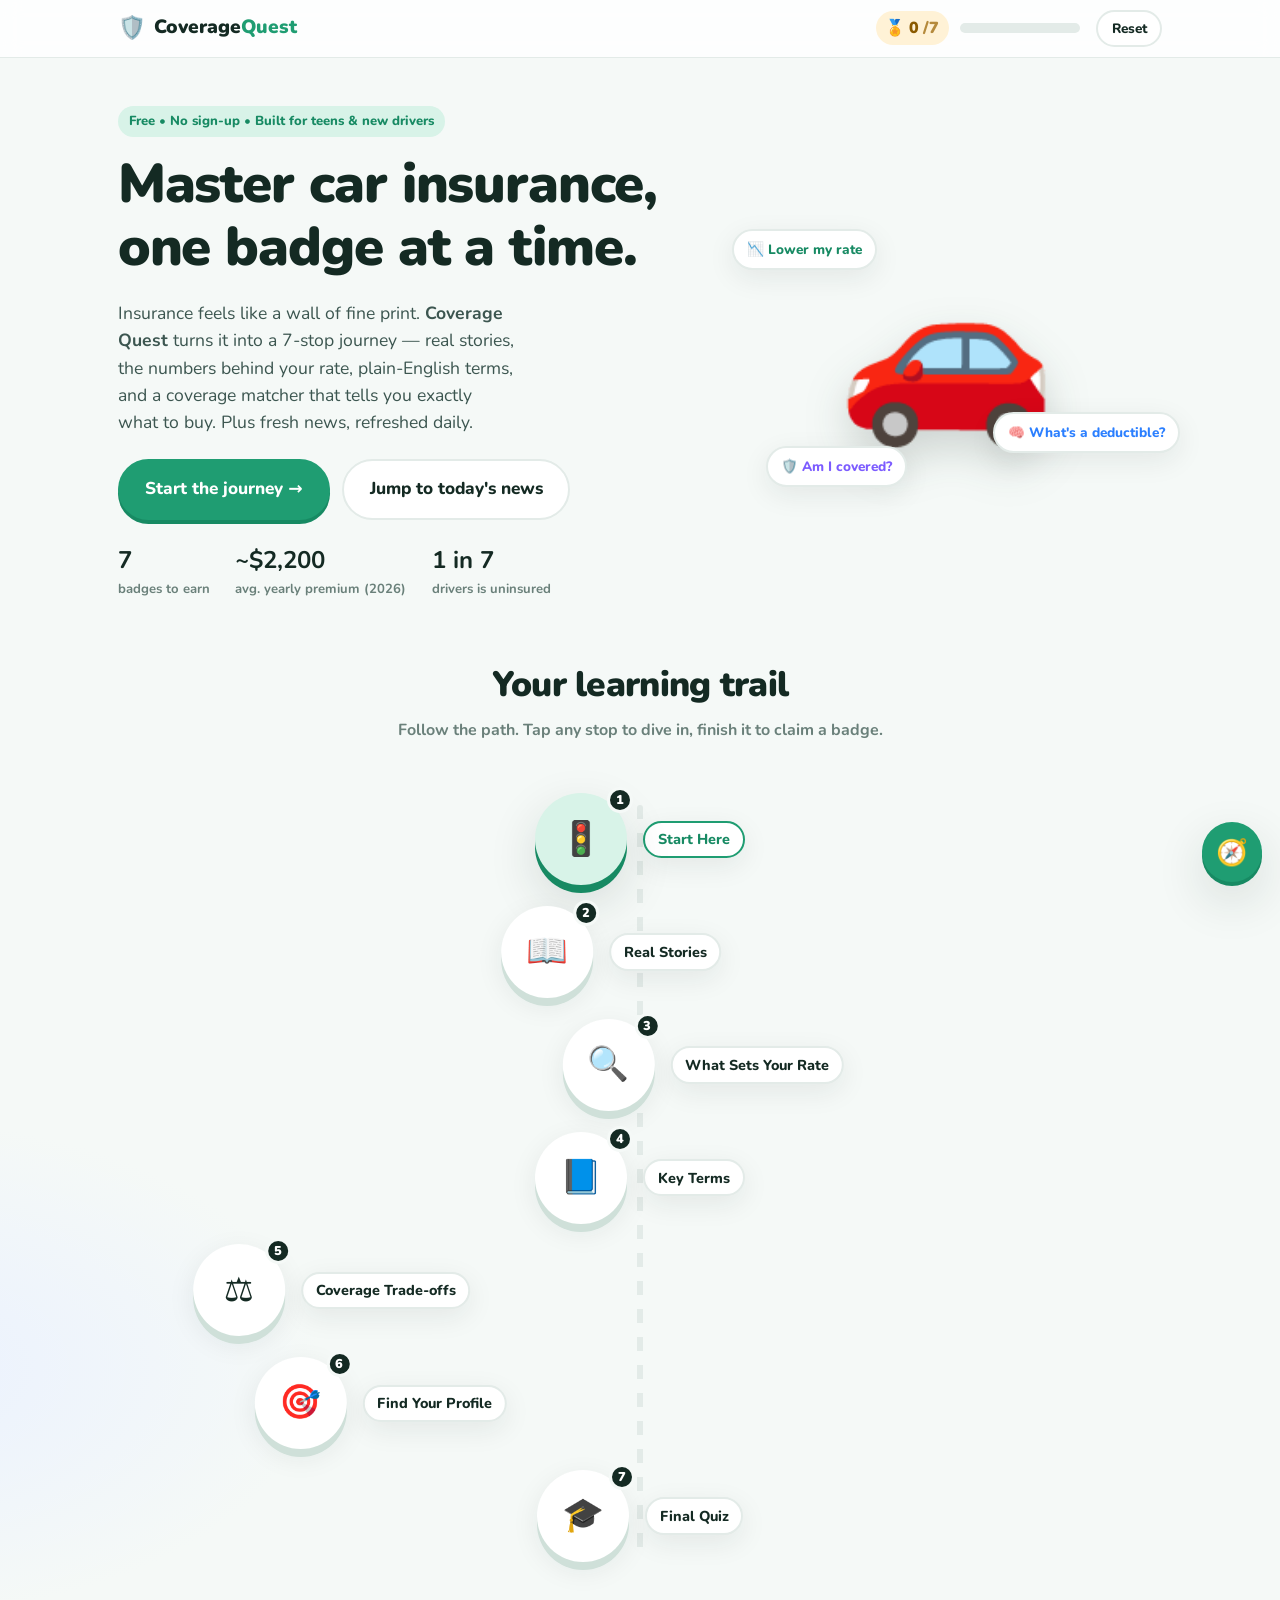
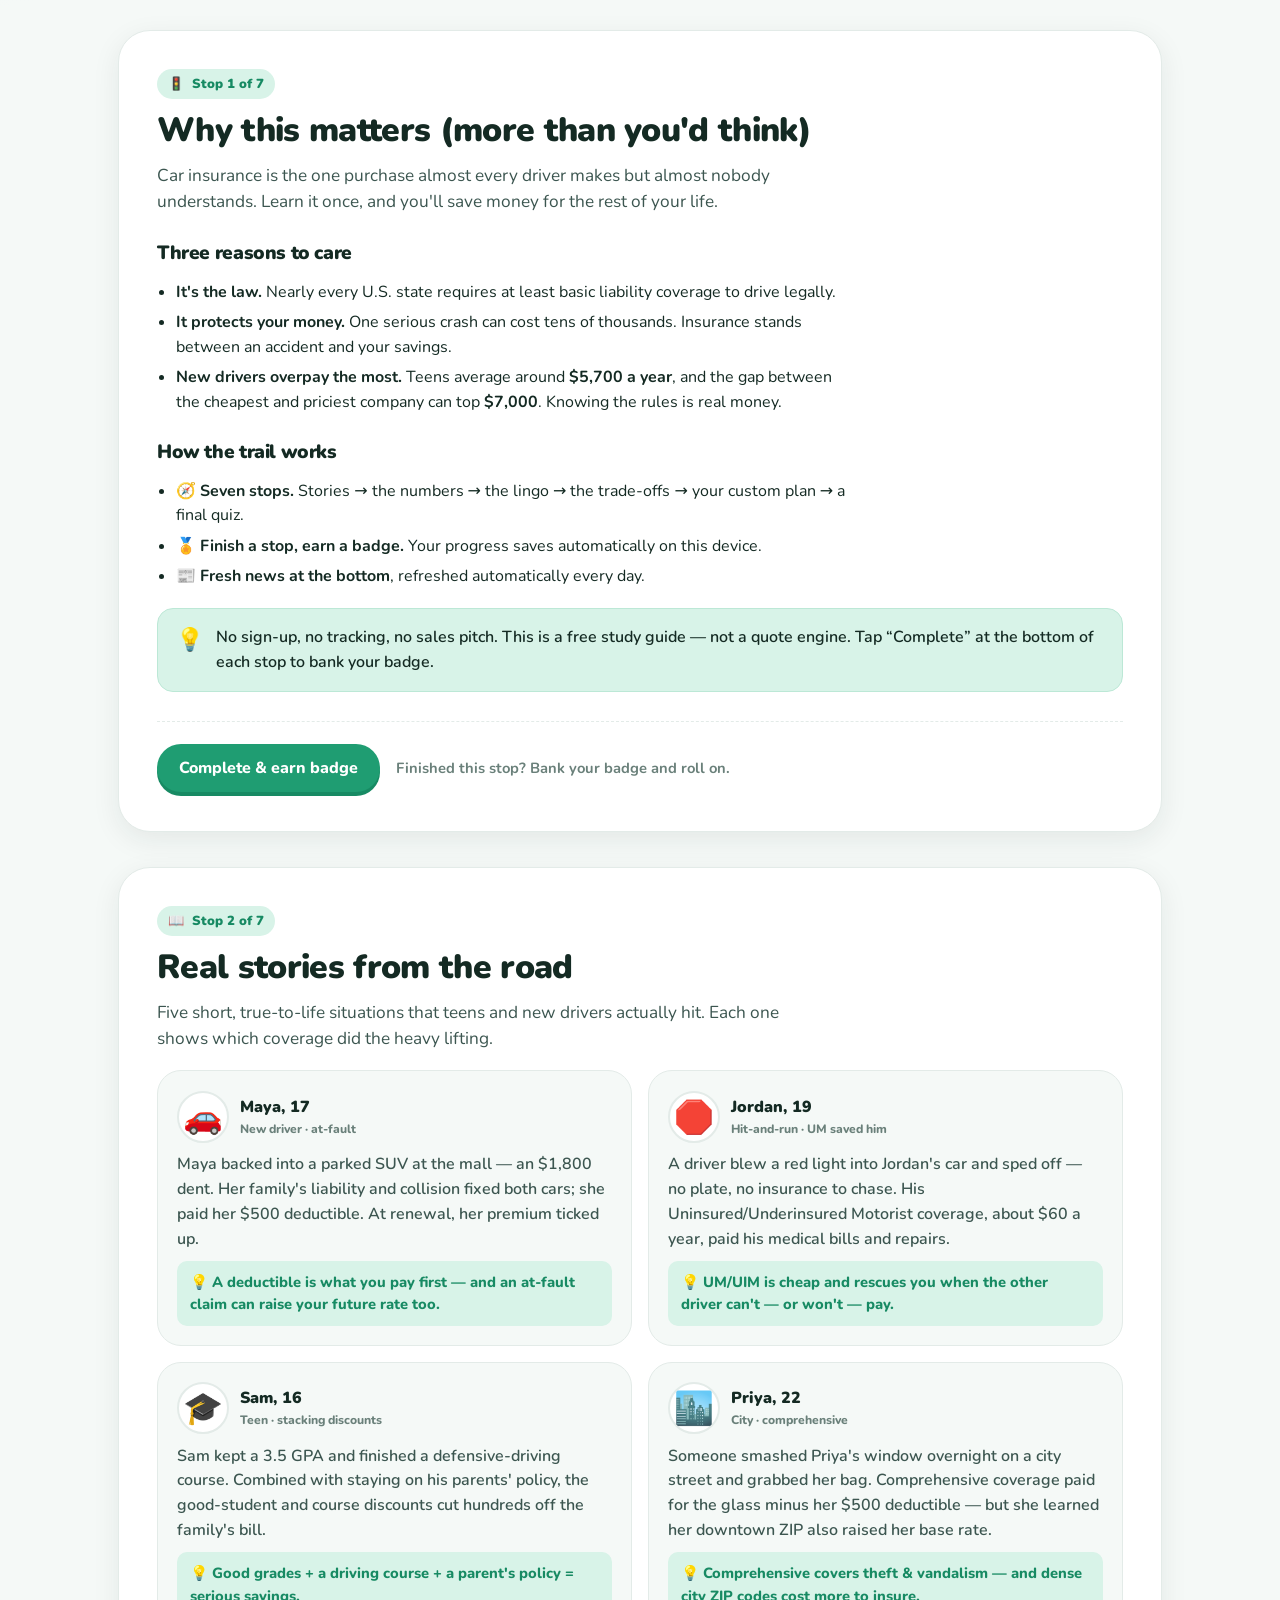
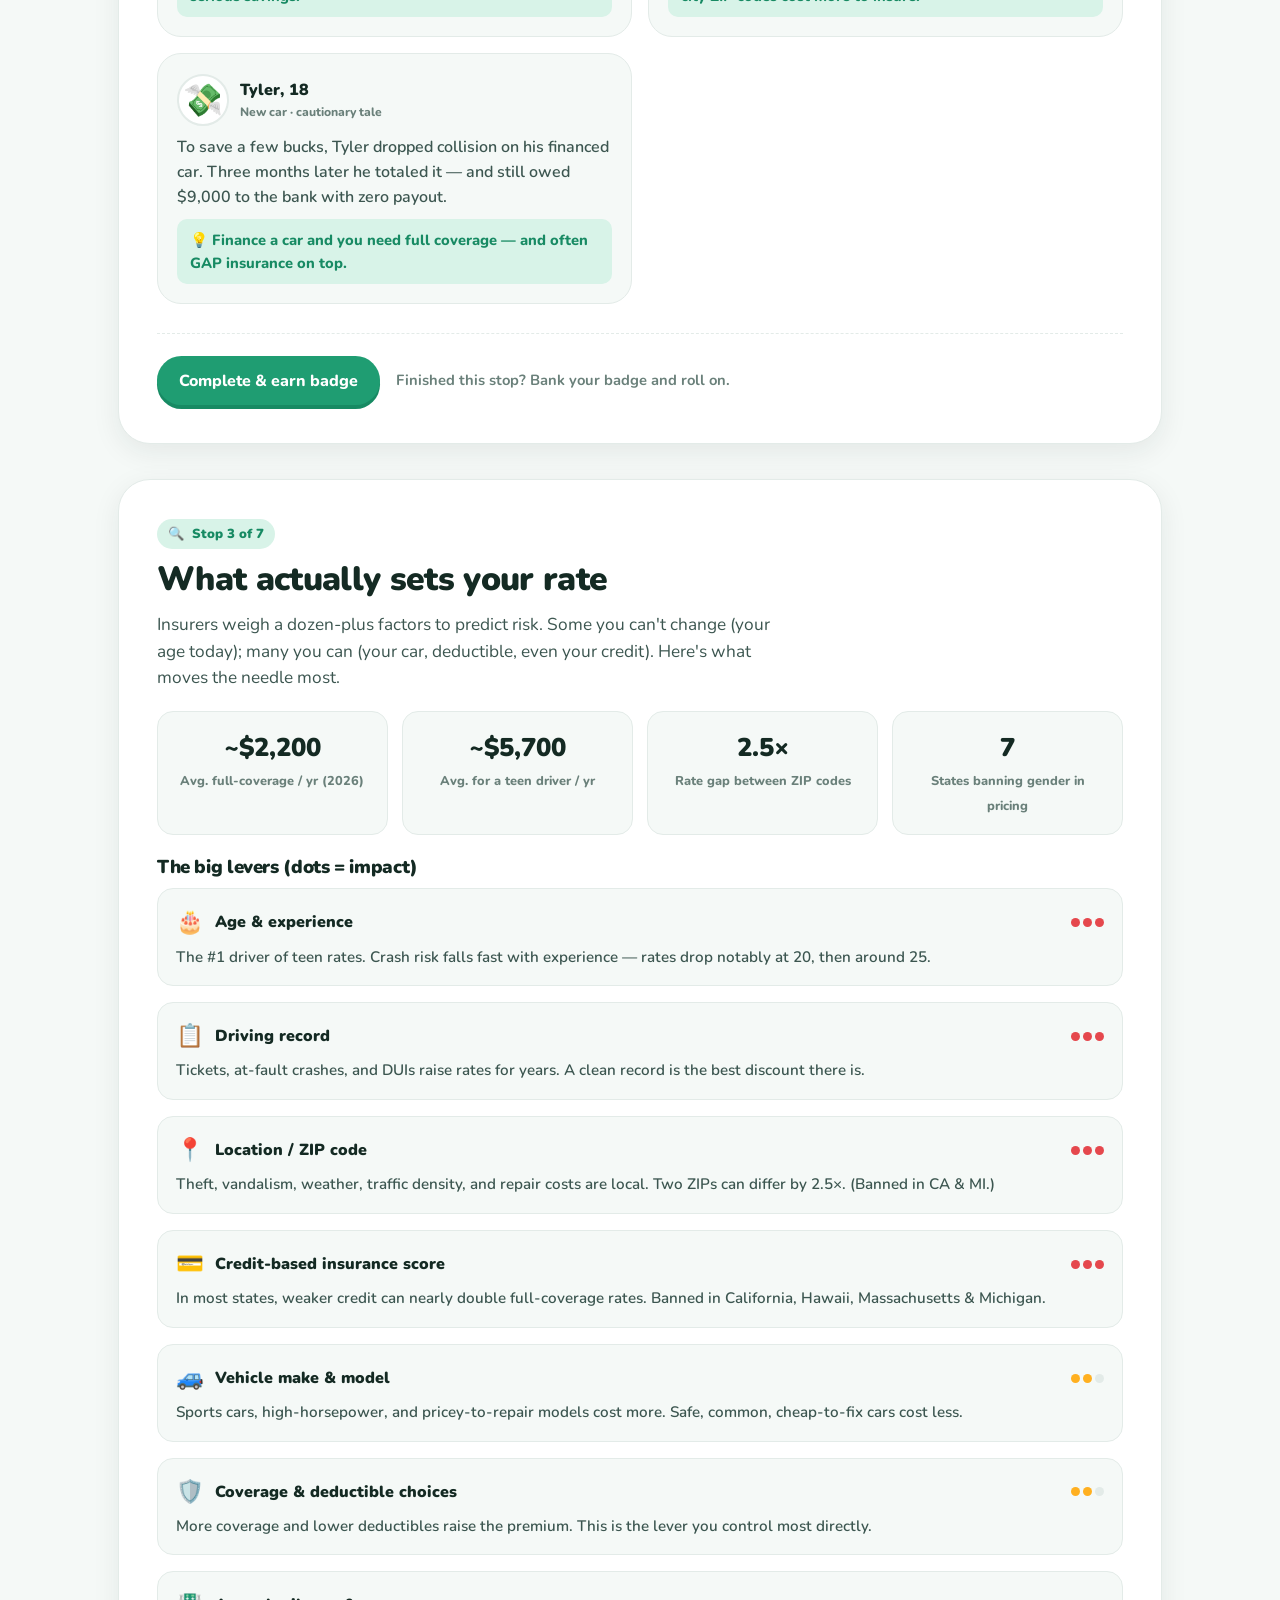
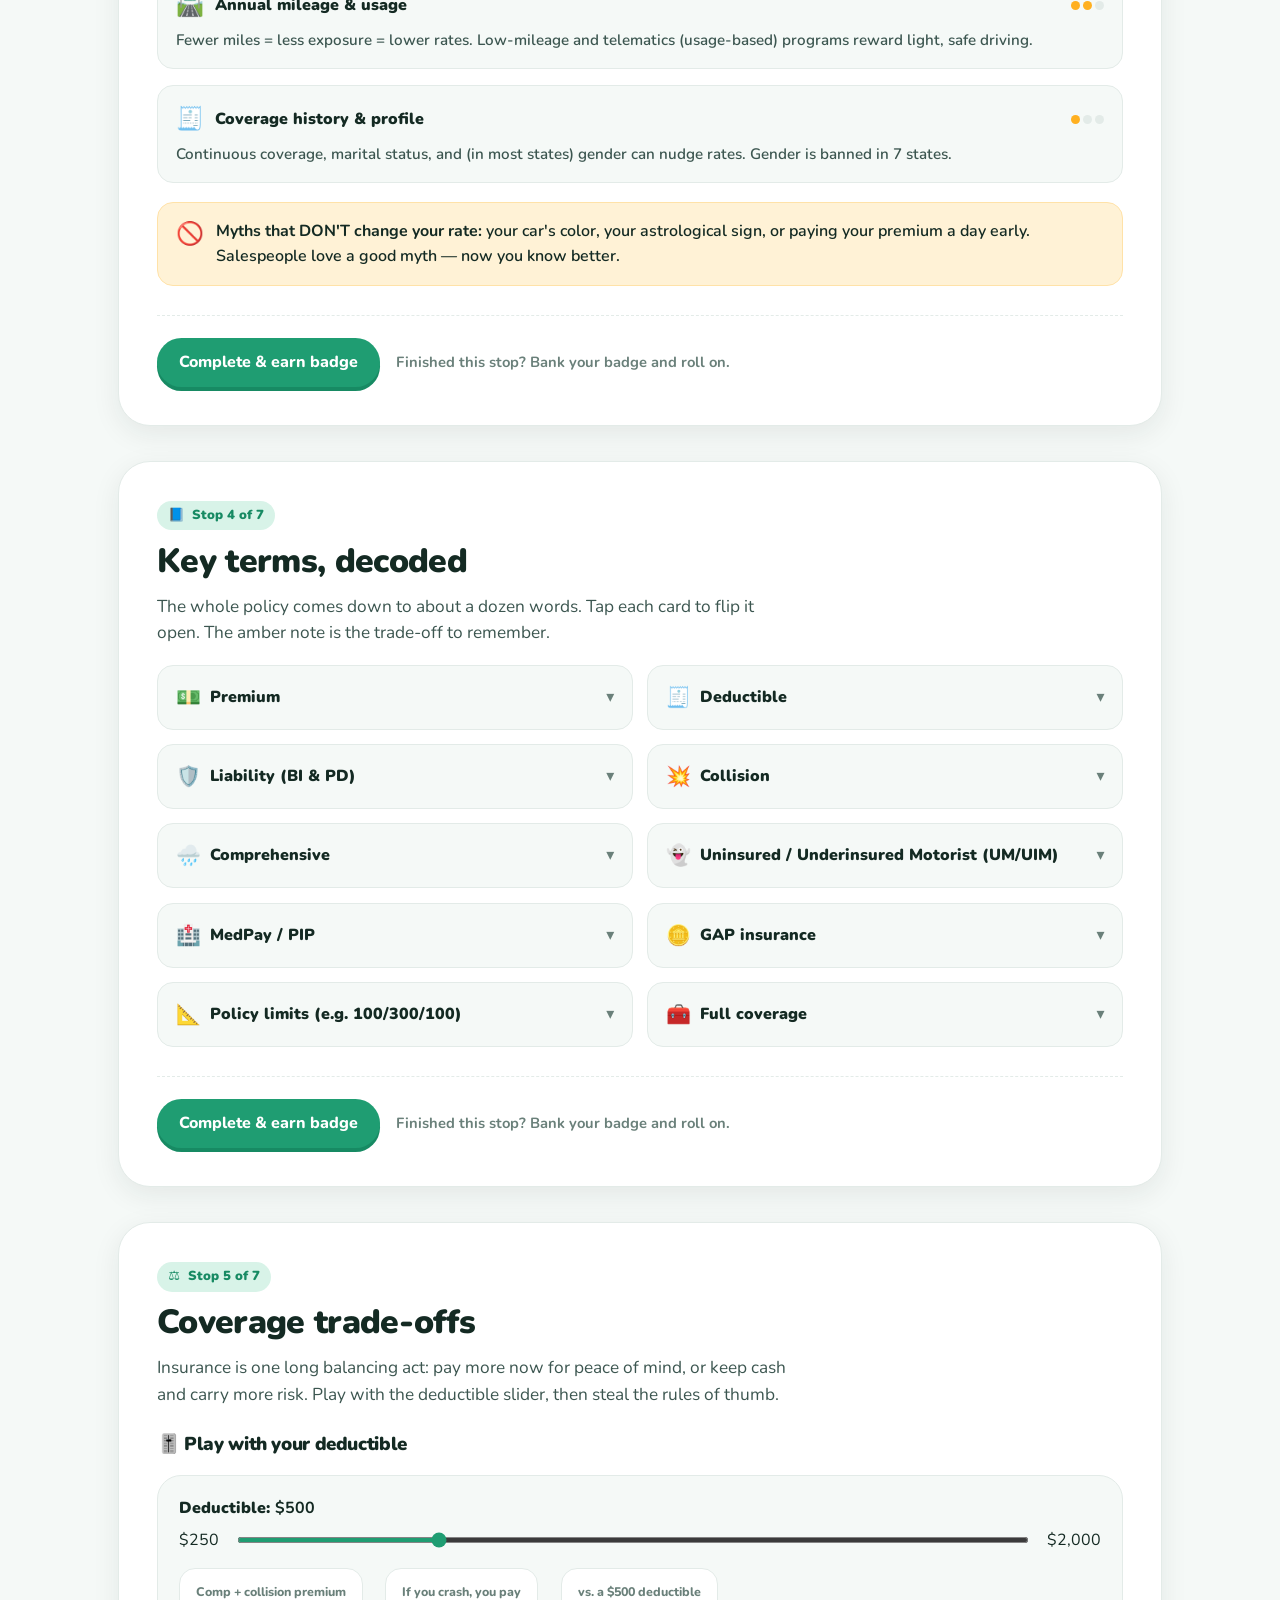
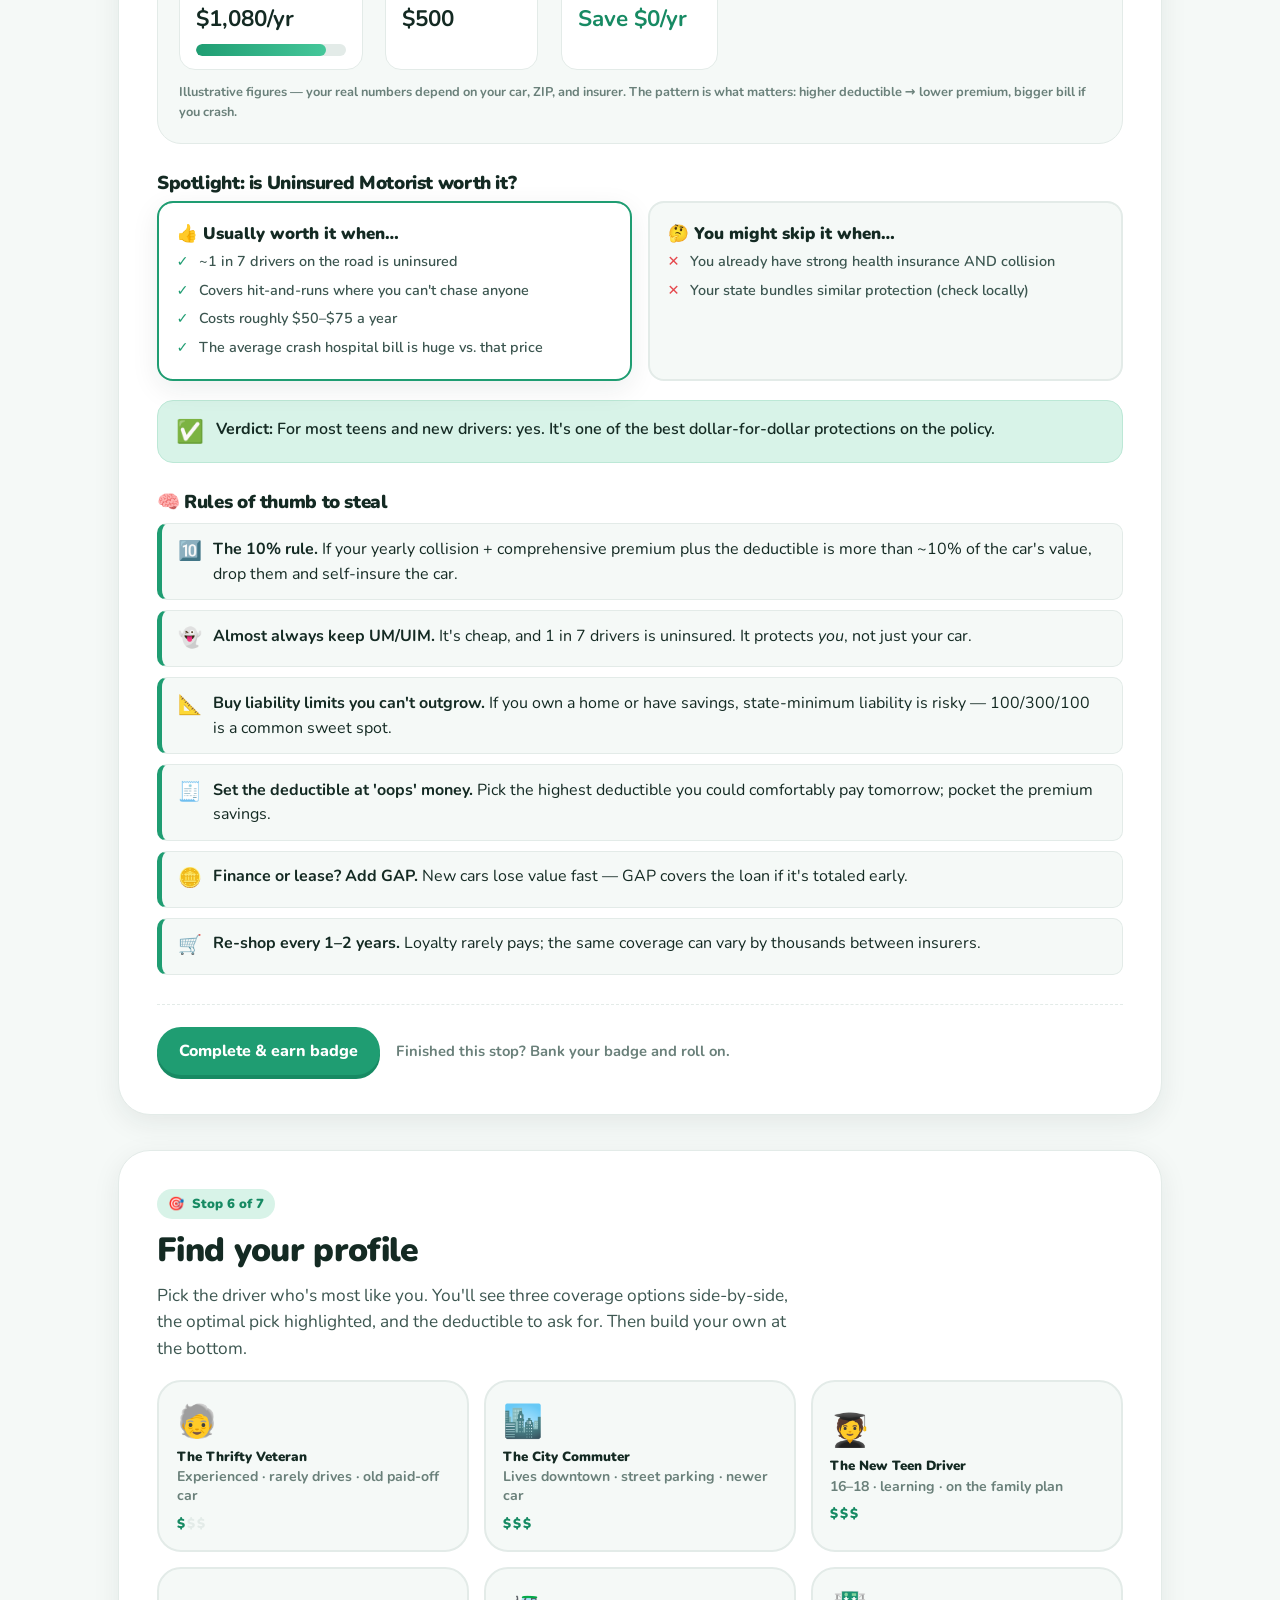
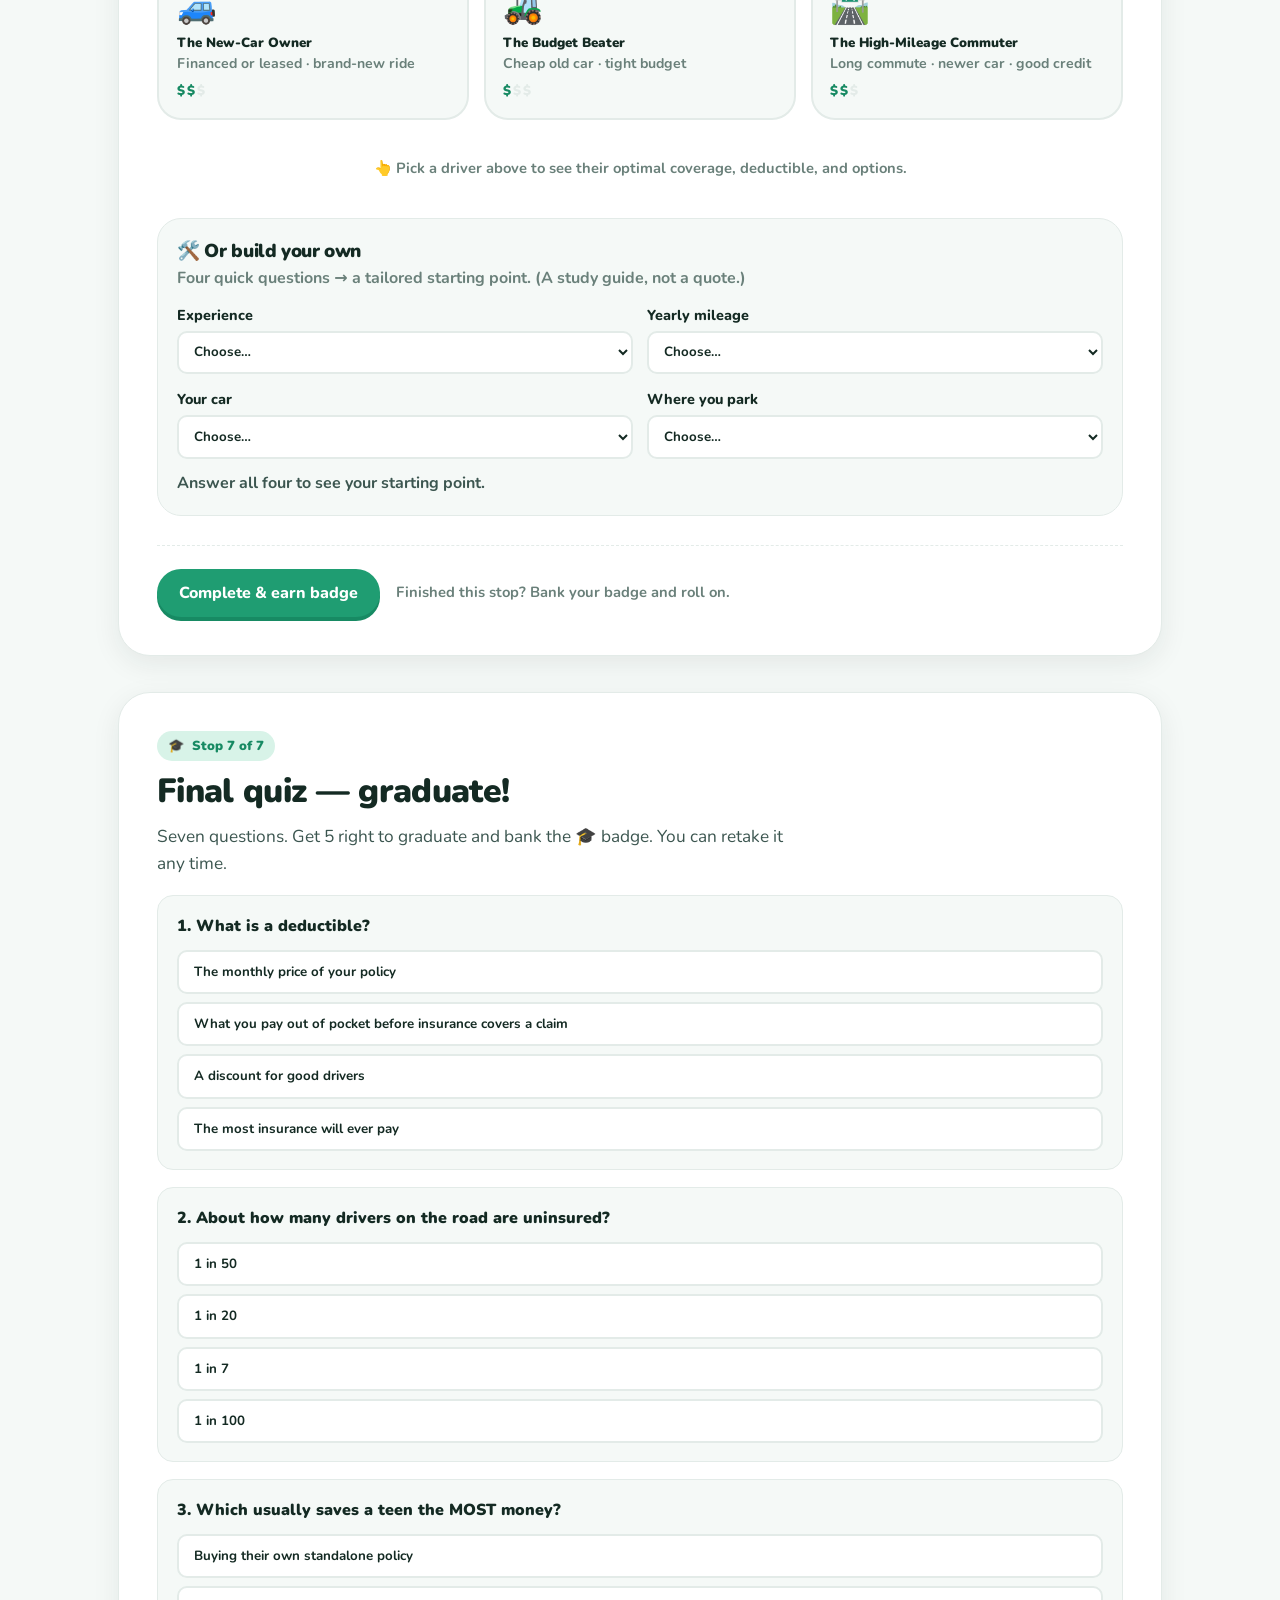
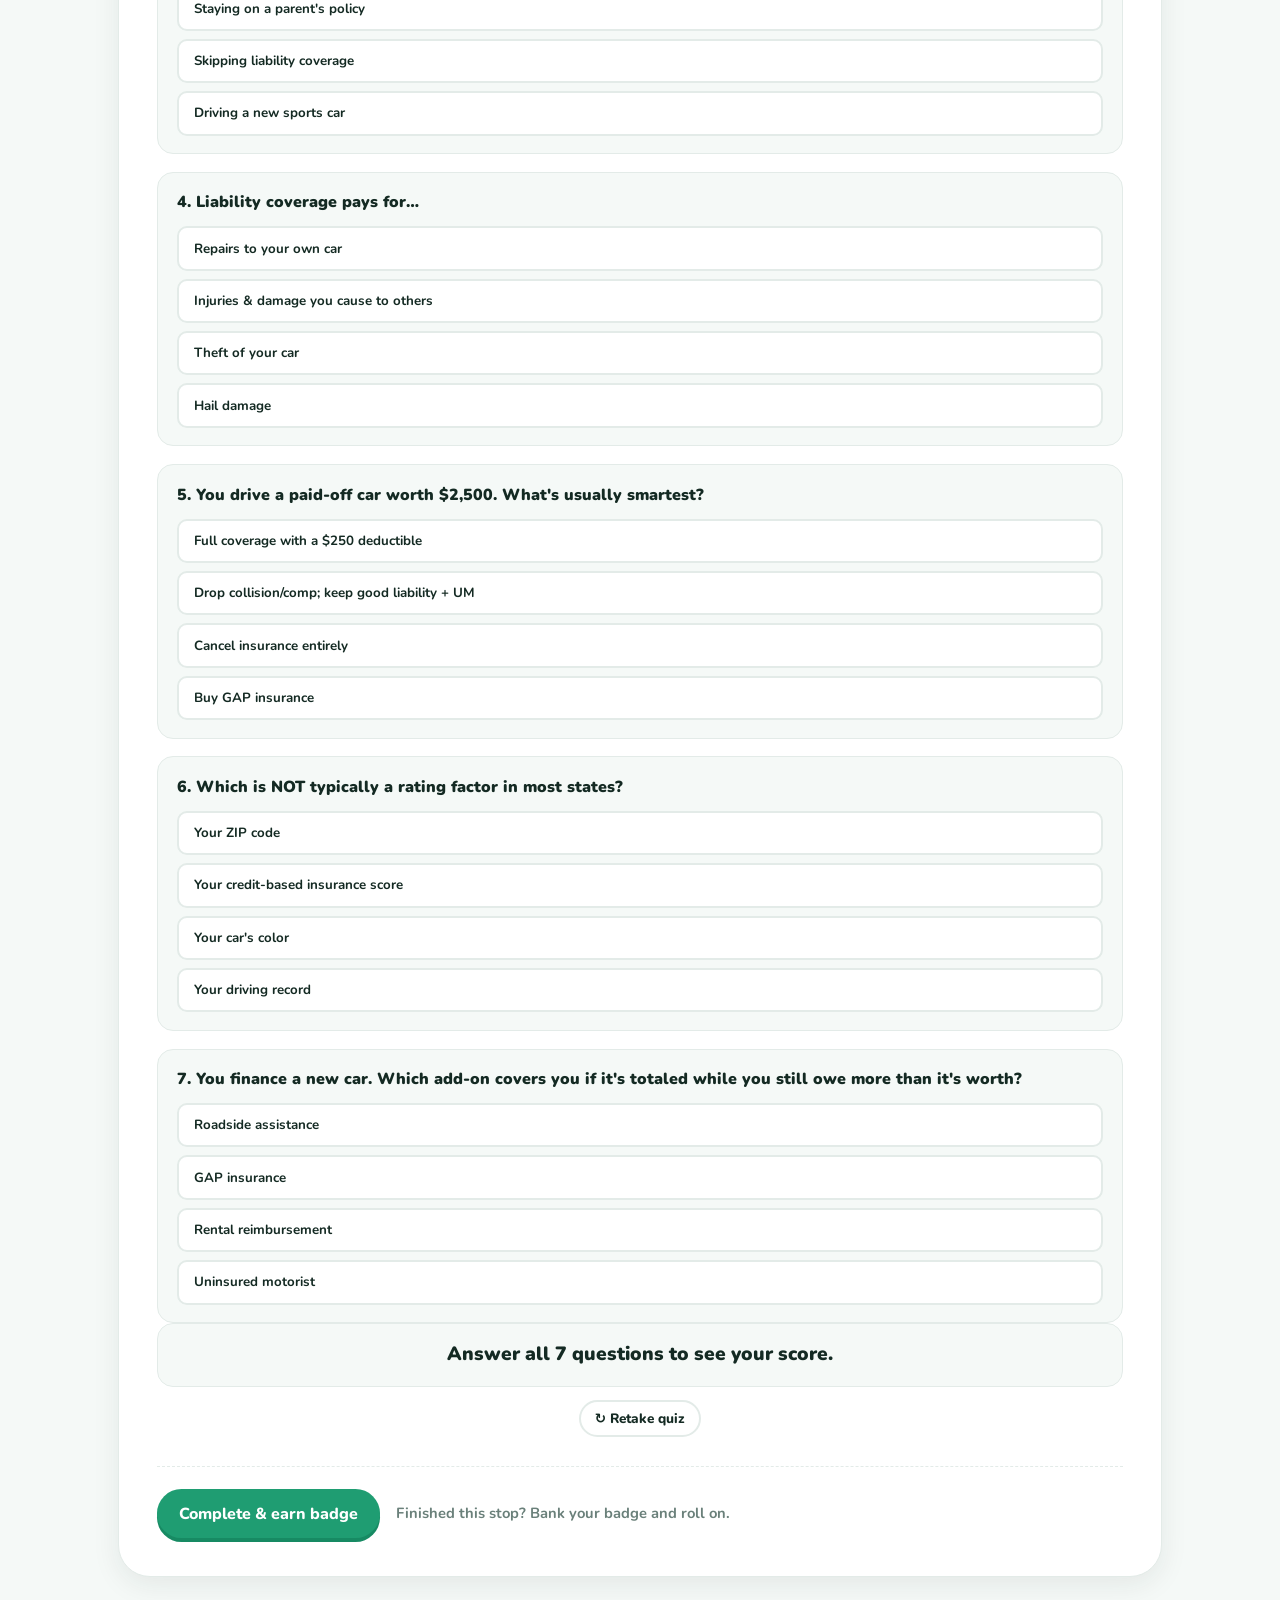
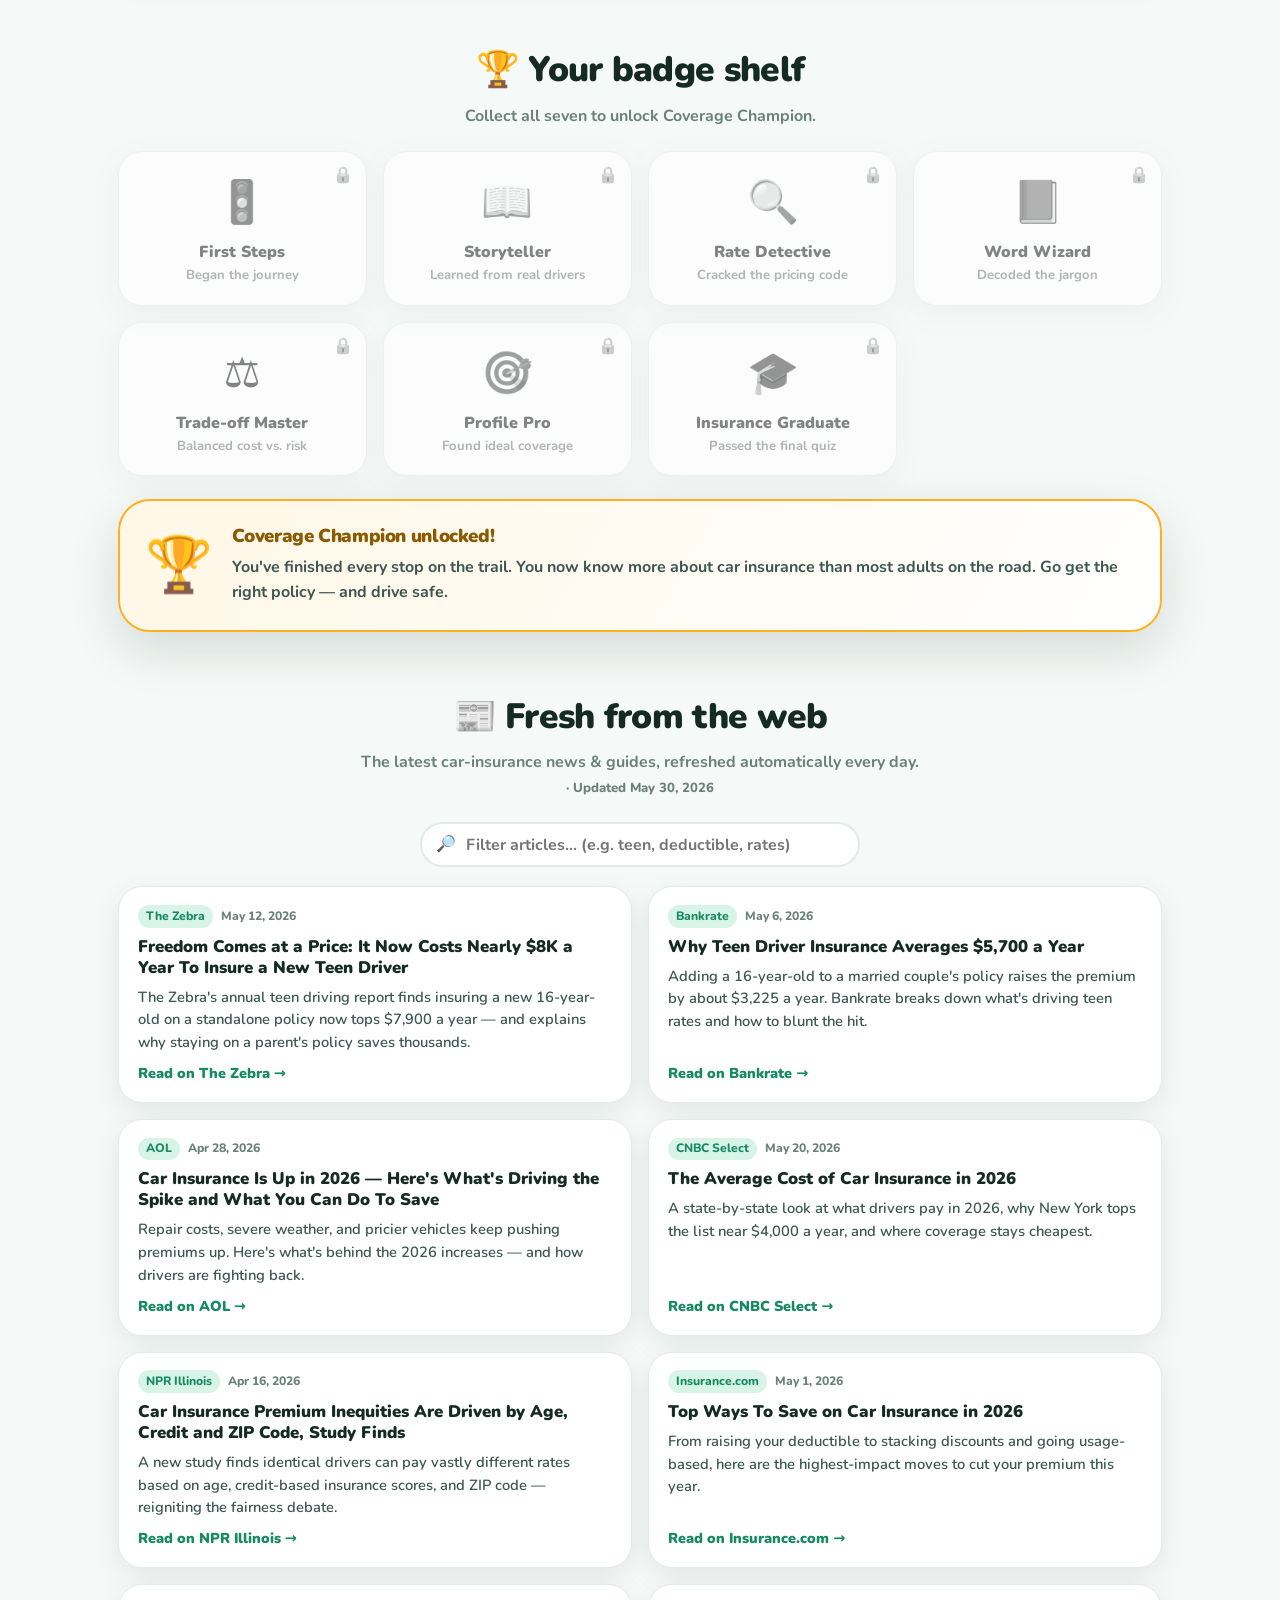
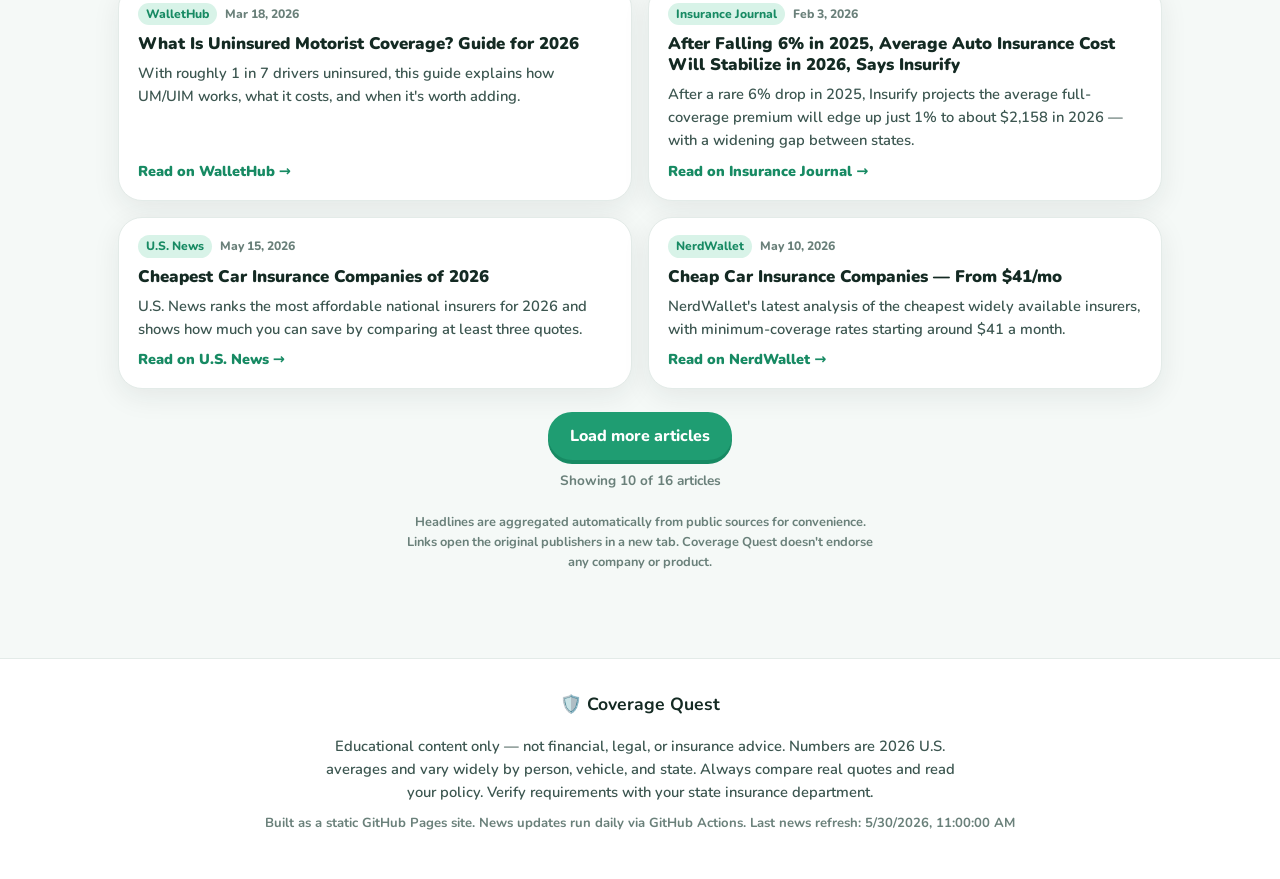
==== index.html @ c0fba6e5 "Add Coverage Quest: gamified car-insurance learning web app A static, GitHub Pages-ready single-page" ====
<!DOCTYPE html>
<html lang="en">
<head>
  <meta charset="UTF-8" />
  <meta name="viewport" content="width=device-width, initial-scale=1.0" />
  <meta name="theme-color" content="#1f9d72" />
  <title>Coverage Quest — Learn Car Insurance the Fun Way</title>
  <meta name="description" content="Coverage Quest is a free, gamified guide to car insurance for teens and new drivers. Follow the trail, earn badges, decode key terms, find your ideal coverage, and read fresh insurance news updated daily." />

  <!-- Open Graph -->
  <meta property="og:title" content="Coverage Quest — Learn Car Insurance the Fun Way" />
  <meta property="og:description" content="A gamified, Duolingo-style journey through car insurance for teens & new drivers. Earn badges, find your ideal coverage, read fresh news daily." />
  <meta property="og:type" content="website" />

  <link rel="icon" href="data:image/svg+xml,%3Csvg xmlns='http://www.w3.org/2000/svg' viewBox='0 0 100 100'%3E%3Ctext y='.9em' font-size='90'%3E%F0%9F%9B%A1%EF%B8%8F%3C/text%3E%3C/svg%3E" />

  <!-- Fonts (degrade gracefully to system fonts if offline) -->
  <link rel="preconnect" href="https://fonts.googleapis.com" />
  <link rel="preconnect" href="https://fonts.gstatic.com" crossorigin />
  <link href="https://fonts.googleapis.com/css2?family=Nunito:ital,wght@0,400;0,600;0,700;0,800;0,900;1,700&display=swap" rel="stylesheet" />

  <link rel="stylesheet" href="assets/css/styles.css" />
</head>
<body>
  <!-- Skip link for accessibility -->
  <a class="skip-link" href="#trail">Skip to the trail</a>

  <!-- Confetti canvas -->
  <canvas id="confetti" aria-hidden="true"></canvas>

  <!-- ===== Top App Bar ===== -->
  <header class="appbar" id="top">
    <div class="appbar__inner">
      <a class="brand" href="#top" aria-label="Coverage Quest home">
        <span class="brand__logo" aria-hidden="true">🛡️</span>
        <span class="brand__name">Coverage<span class="brand__accent">Quest</span></span>
      </a>

      <div class="appbar__progress" aria-hidden="true">
        <div class="streak" title="Sections completed">
          <span class="streak__icon">🏅</span>
          <span class="streak__count" id="badgeCount">0</span><span class="streak__total">/7</span>
        </div>
        <div class="appbar__bar" role="progressbar" aria-label="Overall progress" aria-valuemin="0" aria-valuemax="100" aria-valuenow="0">
          <div class="appbar__bar-fill" id="appbarFill"></div>
        </div>
      </div>

      <button class="btn btn--ghost btn--sm" id="resetBtn" type="button" title="Reset your progress">Reset</button>
    </div>
  </header>

  <!-- ===== Hero ===== -->
  <section class="hero" aria-labelledby="heroTitle">
    <div class="hero__inner">
      <p class="hero__eyebrow">Free • No sign-up • Built for teens &amp; new drivers</p>
      <h1 class="hero__title" id="heroTitle">Master car insurance,<br />one badge at a time.</h1>
      <p class="hero__sub">
        Insurance feels like a wall of fine print. <strong>Coverage Quest</strong> turns it into a
        7-stop journey — real stories, the numbers behind your rate, plain-English terms, and a
        coverage matcher that tells you exactly what to buy. Plus fresh news, refreshed daily.
      </p>
      <div class="hero__cta">
        <a class="btn btn--primary btn--lg" href="#trail">Start the journey →</a>
        <a class="btn btn--ghost btn--lg" href="#news">Jump to today's news</a>
      </div>
      <ul class="hero__stats" aria-label="Quick facts">
        <li><strong id="statBadges">7</strong><span>badges to earn</span></li>
        <li><strong>~$2,200</strong><span>avg. yearly premium (2026)</span></li>
        <li><strong>1 in 7</strong><span>drivers is uninsured</span></li>
      </ul>
    </div>
    <div class="hero__art" aria-hidden="true">
      <div class="hero__car">🚗</div>
      <div class="hero__bubble hero__bubble--1">📉 Lower my rate</div>
      <div class="hero__bubble hero__bubble--2">🧠 What's a deductible?</div>
      <div class="hero__bubble hero__bubble--3">🛡️ Am I covered?</div>
    </div>
  </section>

  <!-- ===== The Trail (Duolingo-style) ===== -->
  <main>
    <section id="trail" class="trail" aria-labelledby="trailTitle">
      <div class="section-head">
        <h2 id="trailTitle" class="section-head__title">Your learning trail</h2>
        <p class="section-head__sub">Follow the path. Tap any stop to dive in, finish it to claim a badge.</p>
      </div>
      <ol class="trail__path" id="trailPath" aria-label="Course sections">
        <!-- nodes injected by JS -->
      </ol>
    </section>

    <!-- ===== Sections (rendered by JS) ===== -->
    <div id="sections" class="sections">
      <!-- section panels injected by JS -->
    </div>

    <!-- ===== Badge Shelf ===== -->
    <section id="badges" class="shelf" aria-labelledby="shelfTitle">
      <div class="section-head">
        <h2 id="shelfTitle" class="section-head__title">🏆 Your badge shelf</h2>
        <p class="section-head__sub">Collect all seven to unlock <strong>Coverage Champion</strong>.</p>
      </div>
      <div class="shelf__grid" id="shelfGrid"><!-- badges injected by JS --></div>
      <div class="champion" id="champion" hidden>
        <div class="champion__medal">🏆</div>
        <div>
          <h3 class="champion__title">Coverage Champion unlocked!</h3>
          <p class="champion__sub">You've finished every stop on the trail. You now know more about car insurance than most adults on the road. Go get the right policy — and drive safe.</p>
        </div>
      </div>
    </section>

    <!-- ===== News ===== -->
    <section id="news" class="news" aria-labelledby="newsTitle">
      <div class="section-head">
        <h2 id="newsTitle" class="section-head__title">📰 Fresh from the web</h2>
        <p class="section-head__sub">
          The latest car-insurance news &amp; guides, refreshed automatically every day.
          <span class="news__updated" id="newsUpdated"></span>
        </p>
      </div>

      <div class="news__toolbar">
        <label class="news__search">
          <span class="news__search-icon" aria-hidden="true">🔎</span>
          <input type="search" id="newsSearch" placeholder="Filter articles… (e.g. teen, deductible, rates)" aria-label="Filter news articles" />
        </label>
      </div>

      <div class="news__grid" id="newsGrid" aria-live="polite"><!-- articles injected by JS --></div>

      <div class="news__more">
        <button class="btn btn--primary" id="newsMoreBtn" type="button">Load more articles</button>
        <p class="news__count" id="newsCount"></p>
      </div>

      <p class="news__disclaimer">
        Headlines are aggregated automatically from public sources for convenience. Links open the
        original publishers in a new tab. Coverage Quest doesn't endorse any company or product.
      </p>
    </section>
  </main>

  <!-- ===== Floating Menu (FAB) ===== -->
  <div class="fab" id="fab">
    <button class="fab__toggle" id="fabToggle" type="button" aria-expanded="false" aria-controls="fabMenu" aria-label="Open quick menu">
      <span class="fab__icon" aria-hidden="true">🧭</span>
    </button>
    <nav class="fab__menu" id="fabMenu" aria-label="Quick navigation" hidden>
      <p class="fab__heading">Jump to…</p>
      <ul id="fabLinks"><!-- links injected by JS --></ul>
      <div class="fab__foot">
        <a class="fab__link" href="#badges"><span aria-hidden="true">🏅</span> Badges <em id="fabBadgeCount">0/7</em></a>
        <a class="fab__link" href="#news"><span aria-hidden="true">📰</span> Today's news</a>
      </div>
    </nav>
  </div>

  <!-- ===== Toast (badge earned) ===== -->
  <div class="toast" id="toast" role="status" aria-live="polite" hidden>
    <span class="toast__icon" id="toastIcon">🏅</span>
    <div class="toast__body">
      <strong id="toastTitle">Badge earned!</strong>
      <span id="toastText"></span>
    </div>
  </div>

  <!-- ===== Footer ===== -->
  <footer class="footer">
    <div class="footer__inner">
      <p class="footer__brand">🛡️ <strong>Coverage Quest</strong></p>
      <p class="footer__disclaimer">
        Educational content only — not financial, legal, or insurance advice. Numbers are 2026
        U.S. averages and vary widely by person, vehicle, and state. Always compare real quotes and
        read your policy. Verify requirements with your state insurance department.
      </p>
      <p class="footer__meta">
        Built as a static GitHub Pages site. News updates run daily via GitHub Actions.
        <span id="footerUpdated"></span>
      </p>
    </div>
  </footer>

  <script src="assets/js/content.js"></script>
  <script src="assets/js/app.js"></script>
</body>
</html>
---- assets/css/styles.css ----
/* ============================================================
   Coverage Quest — styles
   A gamified, Duolingo-style car-insurance learning app.
   ============================================================ */

:root {
  /* Palette */
  --green:      #1f9d72;
  --green-600:  #178a63;
  --green-100:  #d8f3e8;
  --ink:        #142a23;
  --ink-soft:   #3c5650;
  --muted:      #6a807a;
  --line:       #e3ebe8;
  --bg:         #f5f9f7;
  --card:       #ffffff;
  --amber:      #ffb020;
  --amber-100:  #fff2d6;
  --blue:       #2b7fff;
  --blue-100:   #e0ecff;
  --purple:     #7c5cff;
  --pink:       #ff5d8f;
  --red:        #e5484d;
  --red-100:    #ffe3e3;

  /* Shape & motion */
  --r-sm: 10px;
  --r:    16px;
  --r-lg: 24px;
  --r-xl: 32px;
  --shadow:     0 8px 28px rgba(20, 42, 35, 0.08);
  --shadow-lg:  0 18px 50px rgba(20, 42, 35, 0.14);
  --shadow-btn: 0 4px 0 var(--green-600);
  --ring: 0 0 0 4px rgba(31, 157, 114, 0.25);

  --maxw: 1080px;
  --font: "Nunito", system-ui, -apple-system, "Segoe UI", Roboto, Helvetica, Arial, sans-serif;
}

* { box-sizing: border-box; }

html { scroll-behavior: smooth; scroll-padding-top: 84px; }

body {
  margin: 0;
  font-family: var(--font);
  color: var(--ink);
  background:
    radial-gradient(1200px 500px at 100% -10%, #e7f7ef 0%, transparent 55%),
    radial-gradient(900px 500px at -10% 10%, #eaf1ff 0%, transparent 50%),
    var(--bg);
  line-height: 1.55;
  -webkit-font-smoothing: antialiased;
  text-rendering: optimizeLegibility;
}

h1, h2, h3, h4 { line-height: 1.15; margin: 0 0 .4em; font-weight: 900; letter-spacing: -0.02em; }
p { margin: 0 0 1em; }
a { color: var(--green-600); }
img { max-width: 100%; }

.skip-link {
  position: absolute; left: -9999px; top: 0; z-index: 200;
  background: var(--ink); color: #fff; padding: .7rem 1rem; border-radius: 0 0 var(--r-sm) 0;
  font-weight: 800;
}
.skip-link:focus { left: 0; }

:focus-visible { outline: none; box-shadow: var(--ring); border-radius: 8px; }

/* ===== Buttons ===== */
.btn {
  --btn-bg: #fff;
  --btn-fg: var(--ink);
  display: inline-flex; align-items: center; justify-content: center; gap: .5rem;
  font-family: inherit; font-weight: 800; font-size: 1rem;
  background: var(--btn-bg); color: var(--btn-fg);
  border: 2px solid var(--line); border-radius: 999px;
  padding: .7rem 1.25rem; cursor: pointer; text-decoration: none;
  transition: transform .08s ease, box-shadow .15s ease, background .15s ease, filter .15s ease;
  user-select: none; white-space: nowrap;
}
.btn:active { transform: translateY(2px); }
.btn--primary {
  --btn-bg: var(--green); --btn-fg: #fff; border-color: transparent;
  box-shadow: var(--shadow-btn);
}
.btn--primary:hover { filter: brightness(1.04); }
.btn--primary:active { box-shadow: 0 0 0 var(--green-600); }
.btn--ghost { background: #fff; }
.btn--ghost:hover { border-color: var(--green); color: var(--green-600); }
.btn--lg { padding: .95rem 1.6rem; font-size: 1.075rem; }
.btn--sm { padding: .45rem .85rem; font-size: .85rem; }
.btn--block { width: 100%; }
.btn[disabled] { opacity: .5; cursor: not-allowed; }

/* ===== App bar ===== */
.appbar {
  position: sticky; top: 0; z-index: 60;
  background: rgba(255,255,255,0.82); backdrop-filter: blur(10px);
  border-bottom: 1px solid var(--line);
}
.appbar__inner {
  max-width: var(--maxw); margin: 0 auto; padding: .6rem 1.1rem;
  display: flex; align-items: center; gap: 1rem;
}
.brand { display: inline-flex; align-items: center; gap: .5rem; text-decoration: none; color: var(--ink); font-weight: 900; font-size: 1.2rem; }
.brand__logo { font-size: 1.4rem; }
.brand__accent { color: var(--green); }
.appbar__progress { display: flex; align-items: center; gap: .7rem; margin-left: auto; }
.streak { display: inline-flex; align-items: center; gap: .25rem; font-weight: 900; background: var(--amber-100); color: #8a5a00; padding: .3rem .6rem; border-radius: 999px; }
.streak__icon { font-size: 1rem; }
.streak__total { color: #b58a3c; }
.appbar__bar { width: 120px; height: 10px; background: var(--line); border-radius: 999px; overflow: hidden; }
.appbar__bar-fill { height: 100%; width: 0%; background: linear-gradient(90deg, var(--green), #45c79a); border-radius: 999px; transition: width .5s cubic-bezier(.2,.8,.2,1); }
@media (max-width: 620px) { .appbar__bar { display: none; } #resetBtn { display: none; } }

/* ===== Hero ===== */
.hero {
  max-width: var(--maxw); margin: 0 auto; padding: 3rem 1.1rem 1.5rem;
  display: grid; grid-template-columns: 1.15fr .85fr; gap: 2rem; align-items: center;
}
.hero__eyebrow { display: inline-block; font-weight: 800; color: var(--green-600); background: var(--green-100); padding: .35rem .7rem; border-radius: 999px; font-size: .82rem; margin: 0 0 1rem; }
.hero__title { font-size: clamp(2.1rem, 5vw, 3.4rem); }
.hero__sub { font-size: 1.1rem; color: var(--ink-soft); max-width: 36ch; }
.hero__cta { display: flex; flex-wrap: wrap; gap: .75rem; margin: 1.4rem 0; }
.hero__stats { list-style: none; display: flex; gap: 1.6rem; padding: 0; margin: 1.4rem 0 0; flex-wrap: wrap; }
.hero__stats li { display: flex; flex-direction: column; }
.hero__stats strong { font-size: 1.5rem; color: var(--ink); }
.hero__stats span { font-size: .82rem; color: var(--muted); font-weight: 700; }

.hero__art { position: relative; min-height: 280px; display: grid; place-items: center; }
.hero__car { font-size: clamp(6rem, 16vw, 11rem); filter: drop-shadow(0 18px 22px rgba(20,42,35,.18)); animation: float 5s ease-in-out infinite; }
.hero__bubble {
  position: absolute; background: #fff; border: 2px solid var(--line); box-shadow: var(--shadow);
  padding: .5rem .8rem; border-radius: 999px; font-weight: 800; font-size: .85rem; white-space: nowrap;
}
.hero__bubble--1 { top: 6%; left: 0; color: var(--green-600); animation: float 6s ease-in-out infinite; }
.hero__bubble--2 { bottom: 14%; right: -4%; color: var(--blue); animation: float 5.5s ease-in-out .4s infinite; }
.hero__bubble--3 { bottom: 2%; left: 8%; color: var(--purple); animation: float 6.5s ease-in-out .8s infinite; }
@keyframes float { 0%,100% { transform: translateY(0); } 50% { transform: translateY(-12px); } }
@media (max-width: 820px) {
  .hero { grid-template-columns: 1fr; padding-top: 2rem; }
  .hero__sub { max-width: none; }
  .hero__art { min-height: 200px; order: -1; }
  .hero__bubble--2 { right: 2%; }
}

/* ===== Section headings ===== */
.section-head { max-width: var(--maxw); margin: 0 auto 1.4rem; padding: 0 1.1rem; text-align: center; }
.section-head__title { font-size: clamp(1.6rem, 3.5vw, 2.2rem); }
.section-head__sub { color: var(--muted); font-weight: 700; max-width: 56ch; margin: 0 auto; }

/* ===== Trail ===== */
.trail { padding: 2.5rem 0 1rem; }
.trail__path {
  list-style: none; counter-reset: stop;
  max-width: 560px; margin: 0 auto; padding: 1rem 0; position: relative;
}
.trail__path::before {
  content: ""; position: absolute; top: 40px; bottom: 40px; left: 50%;
  width: 6px; transform: translateX(-50%);
  background: repeating-linear-gradient(180deg, var(--line) 0 14px, transparent 14px 28px);
  border-radius: 999px; z-index: 0;
}
.trail-node {
  position: relative; z-index: 1; display: flex; align-items: center; gap: 1rem;
  padding: .55rem 1.1rem; margin: .2rem 0;
}
/* zig-zag offsets */
.trail-node:nth-child(1) { justify-content: center; }
.trail-node:nth-child(2) { transform: translateX(22%); }
.trail-node:nth-child(3) { transform: translateX(33%); }
.trail-node:nth-child(4) { justify-content: center; }
.trail-node:nth-child(5) { transform: translateX(-33%); }
.trail-node:nth-child(6) { transform: translateX(-22%); }
.trail-node:nth-child(7) { justify-content: center; }

.trail-node__btn {
  position: relative; display: grid; place-items: center;
  width: 92px; height: 92px; border-radius: 50%;
  border: none; cursor: pointer; font-family: inherit;
  background: #fff; color: var(--ink);
  box-shadow: 0 8px 0 #cfe0d9, var(--shadow);
  transition: transform .1s ease, box-shadow .1s ease;
}
.trail-node__btn:hover { transform: translateY(-2px); }
.trail-node__btn:active { transform: translateY(4px); box-shadow: 0 4px 0 #cfe0d9, var(--shadow); }
.trail-node__emoji { font-size: 2.1rem; line-height: 1; }
.trail-node__n {
  position: absolute; top: -6px; right: -6px;
  width: 26px; height: 26px; border-radius: 50%;
  background: var(--ink); color: #fff; font-size: .8rem; font-weight: 900;
  display: grid; place-items: center; border: 3px solid var(--bg);
}
.trail-node__label {
  background: #fff; border: 2px solid var(--line); border-radius: 999px;
  padding: .35rem .8rem; font-weight: 800; font-size: .9rem; box-shadow: var(--shadow);
  max-width: 190px;
}
.trail-node__check { display: none; }
.trail-node.is-current .trail-node__btn { box-shadow: 0 8px 0 var(--green-600), var(--shadow-lg); background: var(--green-100); animation: pulse 2s ease-in-out infinite; }
.trail-node.is-current .trail-node__label { border-color: var(--green); color: var(--green-600); }
.trail-node.is-done .trail-node__btn { background: var(--green); color: #fff; box-shadow: 0 8px 0 var(--green-600), var(--shadow); }
.trail-node.is-done .trail-node__n { background: var(--green-600); }
.trail-node.is-done .trail-node__check {
  position: absolute; bottom: -4px; left: -4px; width: 28px; height: 28px;
  background: #fff; color: var(--green); border-radius: 50%; display: grid; place-items: center;
  font-size: .9rem; font-weight: 900; border: 3px solid var(--green-600);
}
@keyframes pulse { 0%,100% { box-shadow: 0 8px 0 var(--green-600), 0 0 0 0 rgba(31,157,114,.35); } 50% { box-shadow: 0 8px 0 var(--green-600), 0 0 0 14px rgba(31,157,114,0); } }

@media (max-width: 520px) {
  .trail-node:nth-child(2),.trail-node:nth-child(3) { transform: translateX(14%); }
  .trail-node:nth-child(5),.trail-node:nth-child(6) { transform: translateX(-14%); }
  .trail-node__label { max-width: 130px; font-size: .8rem; }
  .trail-node__btn { width: 78px; height: 78px; }
}

/* ===== Sections ===== */
.sections { max-width: var(--maxw); margin: 0 auto; padding: 1.5rem 1.1rem; display: grid; gap: 2.2rem; }
.panel {
  background: var(--card); border: 1px solid var(--line); border-radius: var(--r-xl);
  box-shadow: var(--shadow); padding: clamp(1.3rem, 3vw, 2.4rem); scroll-margin-top: 84px;
  position: relative; overflow: clip;
}
.panel__kicker { display: inline-flex; align-items: center; gap: .5rem; font-weight: 900; color: var(--green-600); background: var(--green-100); padding: .3rem .7rem; border-radius: 999px; font-size: .82rem; }
.panel__title { font-size: clamp(1.5rem, 3.5vw, 2.1rem); margin-top: .7rem; }
.panel__lead { font-size: 1.08rem; color: var(--ink-soft); max-width: 64ch; }
.panel.is-done { border-color: var(--green); }
.panel.is-done::after {
  content: "✓ Completed"; position: absolute; top: 1.1rem; right: 1.1rem;
  background: var(--green); color: #fff; font-weight: 900; font-size: .78rem;
  padding: .25rem .7rem; border-radius: 999px;
}

.prose { max-width: 70ch; }
.prose h3 { font-size: 1.2rem; margin-top: 1.6rem; }
.prose ul { padding-left: 1.2rem; }
.prose li { margin: .35rem 0; }
.prose strong { color: var(--ink); }

.complete-row {
  margin-top: 1.8rem; padding-top: 1.4rem; border-top: 1px dashed var(--line);
  display: flex; align-items: center; gap: 1rem; flex-wrap: wrap;
}
.complete-row__hint { color: var(--muted); font-weight: 700; font-size: .92rem; }
.complete-row.is-done .btn--primary { background: var(--green-600); }

/* ===== Generic content blocks ===== */
.grid { display: grid; gap: 1rem; }
.grid--2 { grid-template-columns: repeat(2, 1fr); }
.grid--3 { grid-template-columns: repeat(3, 1fr); }
@media (max-width: 760px) { .grid--2, .grid--3 { grid-template-columns: 1fr; } }

.callout {
  display: flex; gap: .8rem; align-items: flex-start;
  background: var(--blue-100); border: 1px solid #c9ddff; border-radius: var(--r);
  padding: 1rem 1.1rem; margin: 1.2rem 0; font-weight: 600;
}
.callout__icon { font-size: 1.4rem; line-height: 1.3; }
.callout--warn { background: var(--amber-100); border-color: #ffe2a8; }
.callout--tip  { background: var(--green-100); border-color: #bce8d6; }

/* Stat tiles */
.stats { display: grid; grid-template-columns: repeat(4, 1fr); gap: .9rem; margin: 1.2rem 0; }
.stat { background: var(--bg); border: 1px solid var(--line); border-radius: var(--r); padding: 1rem; text-align: center; }
.stat__num { font-size: 1.6rem; font-weight: 900; color: var(--ink); display: block; }
.stat__lbl { font-size: .8rem; color: var(--muted); font-weight: 800; }
@media (max-width: 760px) { .stats { grid-template-columns: repeat(2, 1fr); } }

/* Story cards */
.story {
  background: var(--bg); border: 1px solid var(--line); border-radius: var(--r-lg); padding: 1.2rem;
  display: flex; flex-direction: column; gap: .4rem;
}
.story__head { display: flex; align-items: center; gap: .7rem; }
.story__avatar { font-size: 2rem; width: 52px; height: 52px; display: grid; place-items: center; background: #fff; border-radius: 50%; border: 2px solid var(--line); flex: none; }
.story__who { font-weight: 900; }
.story__tag { font-size: .76rem; font-weight: 800; color: var(--muted); }
.story__body { color: var(--ink-soft); font-weight: 600; margin: .2rem 0; }
.story__lesson { margin-top: auto; font-weight: 800; color: var(--green-600); background: var(--green-100); padding: .6rem .8rem; border-radius: var(--r-sm); font-size: .92rem; }

/* Factor rows */
.factor { background: var(--bg); border: 1px solid var(--line); border-radius: var(--r); padding: 1rem 1.1rem; }
.factor__top { display: flex; align-items: center; gap: .7rem; margin-bottom: .35rem; }
.factor__icon { font-size: 1.4rem; }
.factor__name { font-weight: 900; }
.factor__impact { margin-left: auto; display: inline-flex; gap: 3px; align-items: center; }
.dot { width: 9px; height: 9px; border-radius: 50%; background: var(--line); }
.dot.on { background: var(--amber); }
.factor__impact[data-impact="high"] .dot.on { background: var(--red); }
.factor__desc { color: var(--ink-soft); font-weight: 600; font-size: .95rem; margin: 0; }

/* Term cards (flip/expand) */
.terms { display: grid; grid-template-columns: repeat(2, 1fr); gap: .9rem; }
@media (max-width: 720px) { .terms { grid-template-columns: 1fr; } }
.term {
  background: var(--bg); border: 1px solid var(--line); border-radius: var(--r); overflow: hidden;
}
.term > summary {
  list-style: none; cursor: pointer; padding: 1rem 1.1rem; font-weight: 900;
  display: flex; align-items: center; gap: .6rem;
}
.term > summary::-webkit-details-marker { display: none; }
.term__chev { margin-left: auto; transition: transform .2s ease; color: var(--muted); }
.term[open] .term__chev { transform: rotate(180deg); }
.term__emoji { font-size: 1.25rem; }
.term__body { padding: 0 1.1rem 1.1rem; color: var(--ink-soft); font-weight: 600; }
.term__tradeoff { margin-top: .6rem; font-weight: 800; color: #8a5a00; background: var(--amber-100); padding: .5rem .7rem; border-radius: var(--r-sm); font-size: .9rem; }

/* Trade-off / deductible tool */
.tool { background: var(--bg); border: 1px solid var(--line); border-radius: var(--r-lg); padding: 1.3rem; margin: 1.2rem 0; }
.tool__row { display: flex; align-items: center; gap: 1rem; flex-wrap: wrap; }
.tool input[type="range"] { flex: 1; min-width: 200px; accent-color: var(--green); height: 6px; }
.tool__readout { display: flex; gap: 1.4rem; flex-wrap: wrap; margin-top: 1rem; }
.tool__metric { background: #fff; border: 1px solid var(--line); border-radius: var(--r); padding: .8rem 1rem; min-width: 150px; }
.tool__metric span { display: block; font-size: .78rem; color: var(--muted); font-weight: 800; }
.tool__metric strong { font-size: 1.4rem; }
.tool__bar { height: 12px; background: var(--line); border-radius: 999px; margin-top: .5rem; overflow: hidden; }
.tool__bar > i { display: block; height: 100%; background: linear-gradient(90deg, var(--green), #45c79a); border-radius: 999px; transition: width .25s ease; }

/* Cheat-sheet */
.rules { display: grid; gap: .6rem; }
.rule { display: flex; gap: .7rem; align-items: flex-start; background: var(--bg); border: 1px solid var(--line); border-left: 5px solid var(--green); border-radius: var(--r-sm); padding: .8rem 1rem; }
.rule__icon { font-size: 1.2rem; }
.rule strong { color: var(--ink); }

/* Profiles */
.profiles { display: grid; grid-template-columns: repeat(3, 1fr); gap: .9rem; }
@media (max-width: 880px) { .profiles { grid-template-columns: repeat(2, 1fr); } }
@media (max-width: 560px) { .profiles { grid-template-columns: 1fr; } }
.profile-card {
  text-align: left; cursor: pointer; background: var(--bg); border: 2px solid var(--line);
  border-radius: var(--r-lg); padding: 1.1rem; font-family: inherit; transition: border-color .15s, transform .1s, box-shadow .15s; color: inherit;
}
.profile-card:hover { transform: translateY(-3px); box-shadow: var(--shadow); border-color: #cfe0d9; }
.profile-card.is-active { border-color: var(--green); background: var(--green-100); box-shadow: var(--shadow); }
.profile-card__emoji { font-size: 2rem; }
.profile-card__name { font-weight: 900; margin: .3rem 0 .1rem; }
.profile-card__tag { font-size: .88rem; color: var(--muted); font-weight: 700; }
.profile-card__cost { margin-top: .6rem; font-weight: 900; color: var(--green-600); letter-spacing: 2px; }
.profile-card__cost .off { color: var(--line); }

.recommend { margin-top: 1.3rem; }
.recommend__head { display: flex; align-items: center; gap: .8rem; flex-wrap: wrap; margin-bottom: 1rem; }
.recommend__title { font-size: 1.3rem; font-weight: 900; }
.options { display: grid; grid-template-columns: repeat(3, 1fr); gap: .9rem; }
@media (max-width: 820px) { .options { grid-template-columns: 1fr; } }
.option {
  position: relative; background: var(--bg); border: 2px solid var(--line); border-radius: var(--r); padding: 1.1rem;
}
.option.is-best { border-color: var(--green); background: #fff; box-shadow: var(--shadow); }
.option__badge { position: absolute; top: -12px; left: 1rem; background: var(--green); color: #fff; font-weight: 900; font-size: .72rem; padding: .25rem .6rem; border-radius: 999px; }
.option__name { font-weight: 900; font-size: 1.05rem; }
.option__price { font-weight: 900; color: var(--green-600); margin: .2rem 0 .6rem; }
.option__list { list-style: none; padding: 0; margin: 0; font-size: .9rem; font-weight: 600; color: var(--ink-soft); }
.option__list li { padding: .2rem 0 .2rem 1.4rem; position: relative; }
.option__list li::before { content: "✓"; position: absolute; left: 0; color: var(--green); font-weight: 900; }
.option__list li.no::before { content: "✕"; color: var(--red); }

.verdict { margin-top: 1.2rem; background: var(--green-100); border: 1px solid #bce8d6; border-radius: var(--r); padding: 1.1rem 1.2rem; }
.verdict__title { font-weight: 900; color: var(--green-600); }
.verdict dl { display: grid; grid-template-columns: auto 1fr; gap: .35rem 1rem; margin: .7rem 0 0; }
.verdict dt { font-weight: 800; color: var(--ink); }
.verdict dd { margin: 0; color: var(--ink-soft); font-weight: 600; }

/* Builder */
.builder { background: var(--bg); border: 1px solid var(--line); border-radius: var(--r-lg); padding: 1.2rem; margin-top: 1.4rem; }
.builder__grid { display: grid; grid-template-columns: repeat(2, 1fr); gap: .9rem; margin: .8rem 0; }
@media (max-width: 620px) { .builder__grid { grid-template-columns: 1fr; } }
.field { display: flex; flex-direction: column; gap: .3rem; font-weight: 800; font-size: .9rem; }
.field select { font-family: inherit; font-weight: 700; padding: .6rem .7rem; border-radius: var(--r-sm); border: 2px solid var(--line); background: #fff; color: var(--ink); }
.builder__out { margin-top: .6rem; font-weight: 700; color: var(--ink-soft); }
.builder__out strong { color: var(--green-600); }

/* Quiz */
.quiz { display: grid; gap: 1.1rem; }
.q { background: var(--bg); border: 1px solid var(--line); border-radius: var(--r); padding: 1.1rem 1.2rem; }
.q__q { font-weight: 900; margin-bottom: .7rem; }
.q__opts { display: grid; gap: .5rem; }
.q__opt {
  text-align: left; font-family: inherit; font-weight: 700; cursor: pointer;
  background: #fff; border: 2px solid var(--line); border-radius: var(--r-sm); padding: .7rem .9rem; color: var(--ink);
  transition: border-color .12s, background .12s;
}
.q__opt:hover { border-color: #cfe0d9; }
.q__opt.correct { border-color: var(--green); background: var(--green-100); }
.q__opt.wrong { border-color: var(--red); background: var(--red-100); }
.q__opt[disabled] { cursor: default; }
.q__explain { margin-top: .6rem; font-weight: 700; font-size: .92rem; color: var(--ink-soft); display: none; }
.q.answered .q__explain { display: block; }
.quiz__score { text-align: center; font-weight: 900; font-size: 1.2rem; padding: 1rem; border-radius: var(--r); background: var(--bg); border: 1px solid var(--line); }
.quiz__score.pass { background: var(--green-100); color: var(--green-600); border-color: #bce8d6; }

/* ===== Badge shelf ===== */
.shelf { max-width: var(--maxw); margin: 1.5rem auto; padding: 1.5rem 1.1rem 0; }
.shelf__grid { display: grid; grid-template-columns: repeat(4, 1fr); gap: 1rem; }
@media (max-width: 860px) { .shelf__grid { grid-template-columns: repeat(3, 1fr); } }
@media (max-width: 560px) { .shelf__grid { grid-template-columns: repeat(2, 1fr); } }
.badge {
  background: var(--card); border: 1px solid var(--line); border-radius: var(--r-lg);
  padding: 1.2rem 1rem; text-align: center; box-shadow: var(--shadow); position: relative;
  filter: grayscale(1) opacity(.55); transition: filter .3s ease, transform .2s ease;
}
.badge.is-earned { filter: none; }
.badge.is-earned:hover { transform: translateY(-4px) rotate(-2deg); }
.badge__medal { font-size: 2.6rem; }
.badge__name { font-weight: 900; margin-top: .3rem; }
.badge__desc { font-size: .82rem; color: var(--muted); font-weight: 700; }
.badge__lock { position: absolute; top: .7rem; right: .8rem; font-size: 1rem; }
.badge.is-earned .badge__lock { content: "✓"; }

.champion {
  margin-top: 1.4rem; display: flex; gap: 1.2rem; align-items: center;
  background: linear-gradient(120deg, #fff7e6, #fff);
  border: 2px solid var(--amber); border-radius: var(--r-xl); padding: 1.4rem 1.6rem; box-shadow: var(--shadow-lg);
}
.champion__medal { font-size: 3.4rem; animation: float 4s ease-in-out infinite; }
.champion__title { color: #8a5a00; }
.champion__sub { color: var(--ink-soft); font-weight: 700; margin: 0; }

/* ===== News ===== */
.news { max-width: var(--maxw); margin: 2.5rem auto; padding: 1.5rem 1.1rem; }
.news__updated { display: inline-block; font-size: .82rem; color: var(--muted); font-weight: 800; }
.news__toolbar { display: flex; justify-content: center; margin-bottom: 1.2rem; }
.news__search { display: flex; align-items: center; gap: .5rem; background: #fff; border: 2px solid var(--line); border-radius: 999px; padding: .5rem .9rem; width: min(440px, 100%); }
.news__search input { border: none; outline: none; font-family: inherit; font-weight: 700; font-size: 1rem; width: 100%; background: transparent; color: var(--ink); }
.news__grid { display: grid; grid-template-columns: repeat(2, 1fr); gap: 1rem; }
@media (max-width: 760px) { .news__grid { grid-template-columns: 1fr; } }
.article {
  display: flex; flex-direction: column; gap: .5rem; text-decoration: none; color: inherit;
  background: var(--card); border: 1px solid var(--line); border-radius: var(--r-lg); padding: 1.1rem 1.2rem;
  box-shadow: var(--shadow); transition: transform .12s ease, box-shadow .15s ease, border-color .15s ease;
}
.article:hover { transform: translateY(-3px); box-shadow: var(--shadow-lg); border-color: #cfe0d9; }
.article__meta { display: flex; align-items: center; gap: .5rem; font-size: .76rem; font-weight: 800; color: var(--muted); }
.article__source { color: var(--green-600); background: var(--green-100); padding: .12rem .5rem; border-radius: 999px; }
.article__title { font-weight: 900; font-size: 1.05rem; line-height: 1.25; }
.article__snippet { color: var(--ink-soft); font-weight: 600; font-size: .92rem; margin: 0; }
.article__more { margin-top: auto; font-weight: 900; color: var(--green-600); font-size: .9rem; }
.news__empty { text-align: center; color: var(--muted); font-weight: 700; padding: 2rem; grid-column: 1 / -1; }
.news__more { text-align: center; margin-top: 1.4rem; }
.news__count { color: var(--muted); font-weight: 700; font-size: .85rem; margin-top: .6rem; }
.news__disclaimer { text-align: center; color: var(--muted); font-size: .8rem; font-weight: 700; margin-top: 1.4rem; max-width: 60ch; margin-inline: auto; }

/* ===== Floating menu (FAB) ===== */
.fab { position: fixed; right: 1.1rem; bottom: 1.1rem; z-index: 80; }
.fab__toggle {
  width: 60px; height: 60px; border-radius: 50%; border: none; cursor: pointer;
  background: var(--green); color: #fff; box-shadow: var(--shadow-btn), var(--shadow-lg);
  display: grid; place-items: center; transition: transform .15s ease;
}
.fab__toggle:hover { transform: scale(1.05); }
.fab__icon { font-size: 1.6rem; transition: transform .3s ease; }
.fab.is-open .fab__icon { transform: rotate(120deg); }
.fab__menu {
  position: absolute; right: 0; bottom: 74px; width: 270px;
  background: #fff; border: 1px solid var(--line); border-radius: var(--r-lg); box-shadow: var(--shadow-lg);
  padding: .8rem; animation: fabin .18s ease;
}
@keyframes fabin { from { opacity: 0; transform: translateY(8px); } to { opacity: 1; transform: translateY(0); } }
.fab__heading { font-weight: 900; font-size: .8rem; text-transform: uppercase; letter-spacing: .05em; color: var(--muted); margin: .2rem .4rem .5rem; }
.fab__menu ul { list-style: none; margin: 0; padding: 0; }
.fab__link {
  display: flex; align-items: center; gap: .6rem; text-decoration: none; color: var(--ink);
  font-weight: 800; padding: .55rem .6rem; border-radius: var(--r-sm); font-size: .92rem;
}
.fab__link:hover { background: var(--green-100); color: var(--green-600); }
.fab__link em { margin-left: auto; font-style: normal; font-size: .78rem; color: var(--muted); font-weight: 800; }
.fab__link .tick { color: var(--green); }
.fab__foot { margin-top: .4rem; padding-top: .4rem; border-top: 1px solid var(--line); }
@media (max-width: 620px) { .fab__menu { width: 240px; } }

/* ===== Toast ===== */
.toast {
  position: fixed; left: 50%; bottom: 1.4rem; transform: translateX(-50%) translateY(20px);
  z-index: 120; display: flex; gap: .8rem; align-items: center;
  background: var(--ink); color: #fff; padding: .9rem 1.2rem; border-radius: 999px;
  box-shadow: var(--shadow-lg); opacity: 0; transition: opacity .25s ease, transform .25s ease;
  max-width: 92vw;
}
.toast.show { opacity: 1; transform: translateX(-50%) translateY(0); }
.toast__icon { font-size: 1.6rem; }
.toast__body { display: flex; flex-direction: column; line-height: 1.25; }
.toast__body strong { font-weight: 900; }
.toast__body span { font-size: .85rem; color: #cfe7dd; }

/* ===== Confetti ===== */
#confetti { position: fixed; inset: 0; width: 100%; height: 100%; pointer-events: none; z-index: 110; }

/* ===== Footer ===== */
.footer { margin-top: 3rem; border-top: 1px solid var(--line); background: #fff; }
.footer__inner { max-width: var(--maxw); margin: 0 auto; padding: 2rem 1.1rem; text-align: center; }
.footer__brand { font-weight: 900; font-size: 1.1rem; }
.footer__disclaimer { color: var(--ink-soft); font-weight: 600; max-width: 70ch; margin: .6rem auto; font-size: .92rem; }
.footer__meta { color: var(--muted); font-size: .82rem; font-weight: 700; }

/* ===== Motion preferences ===== */
@media (prefers-reduced-motion: reduce) {
  * { animation: none !important; scroll-behavior: auto !important; transition-duration: .01ms !important; }
}
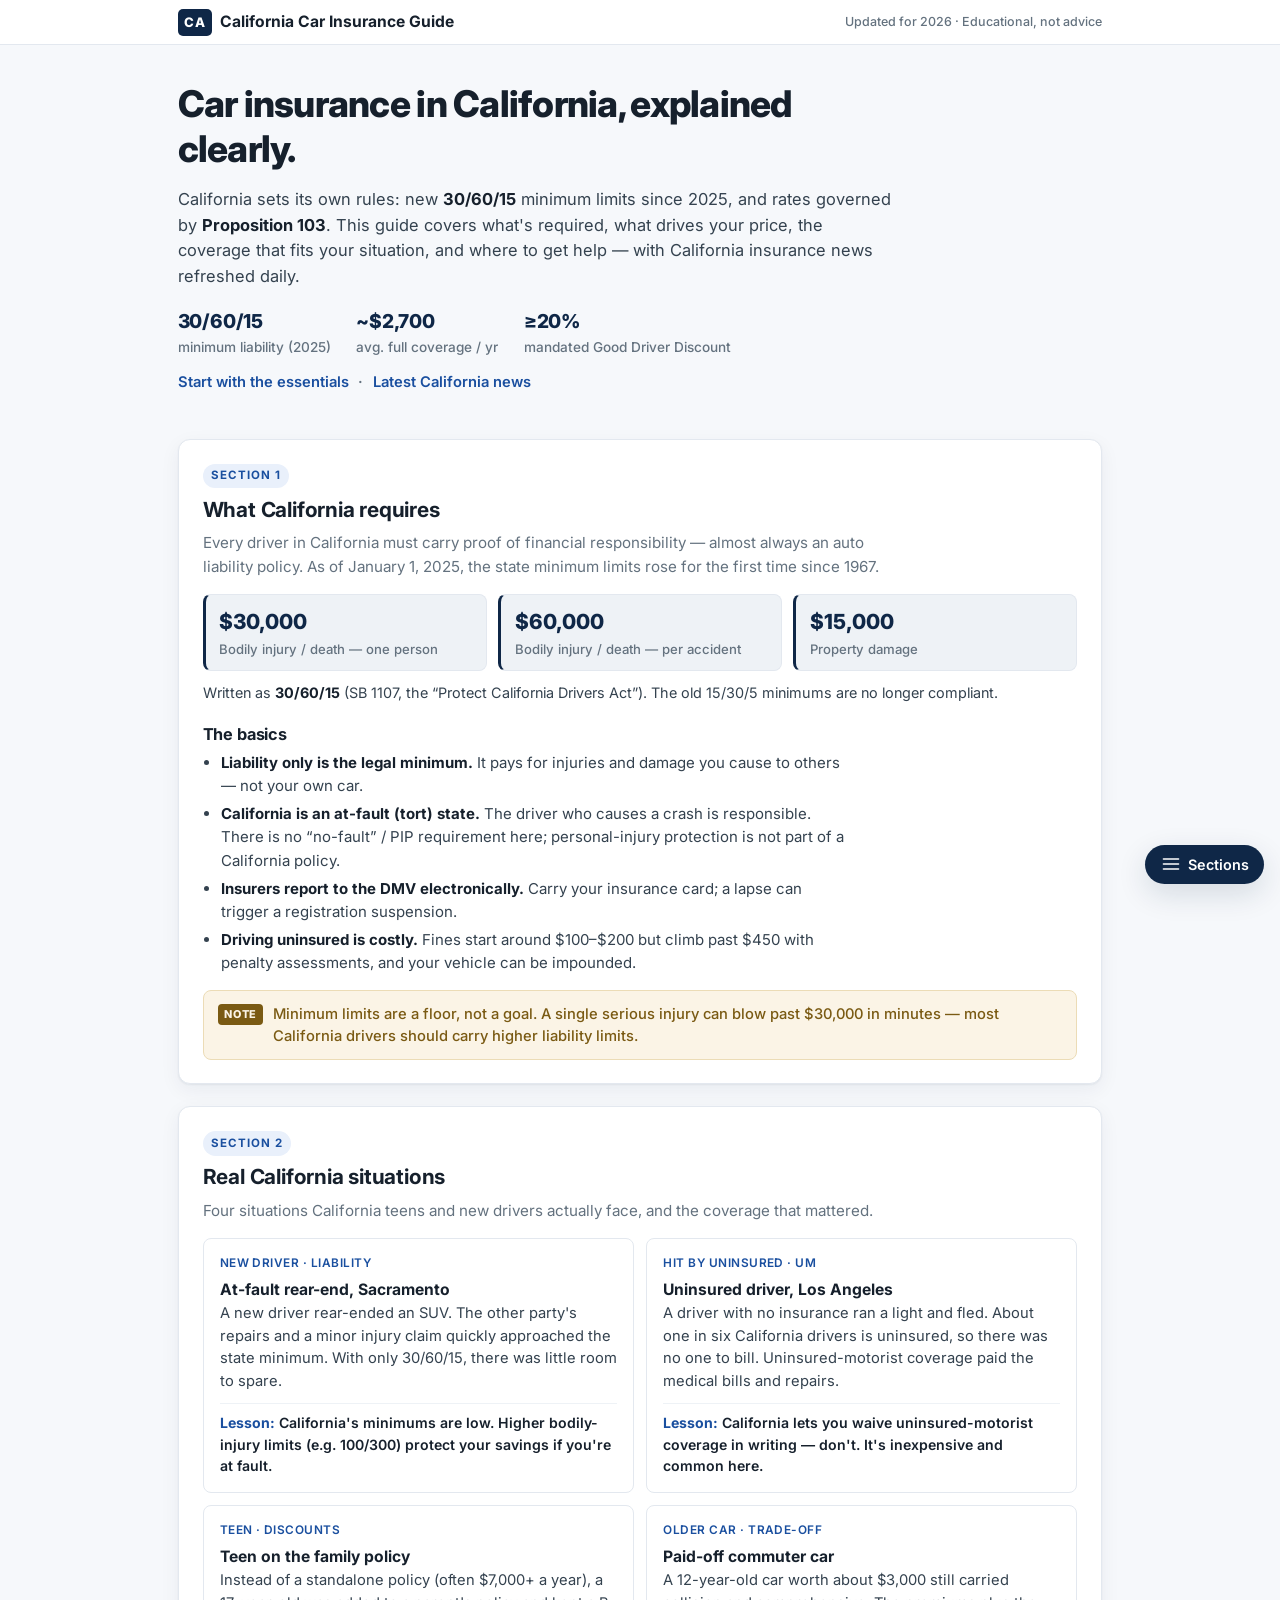
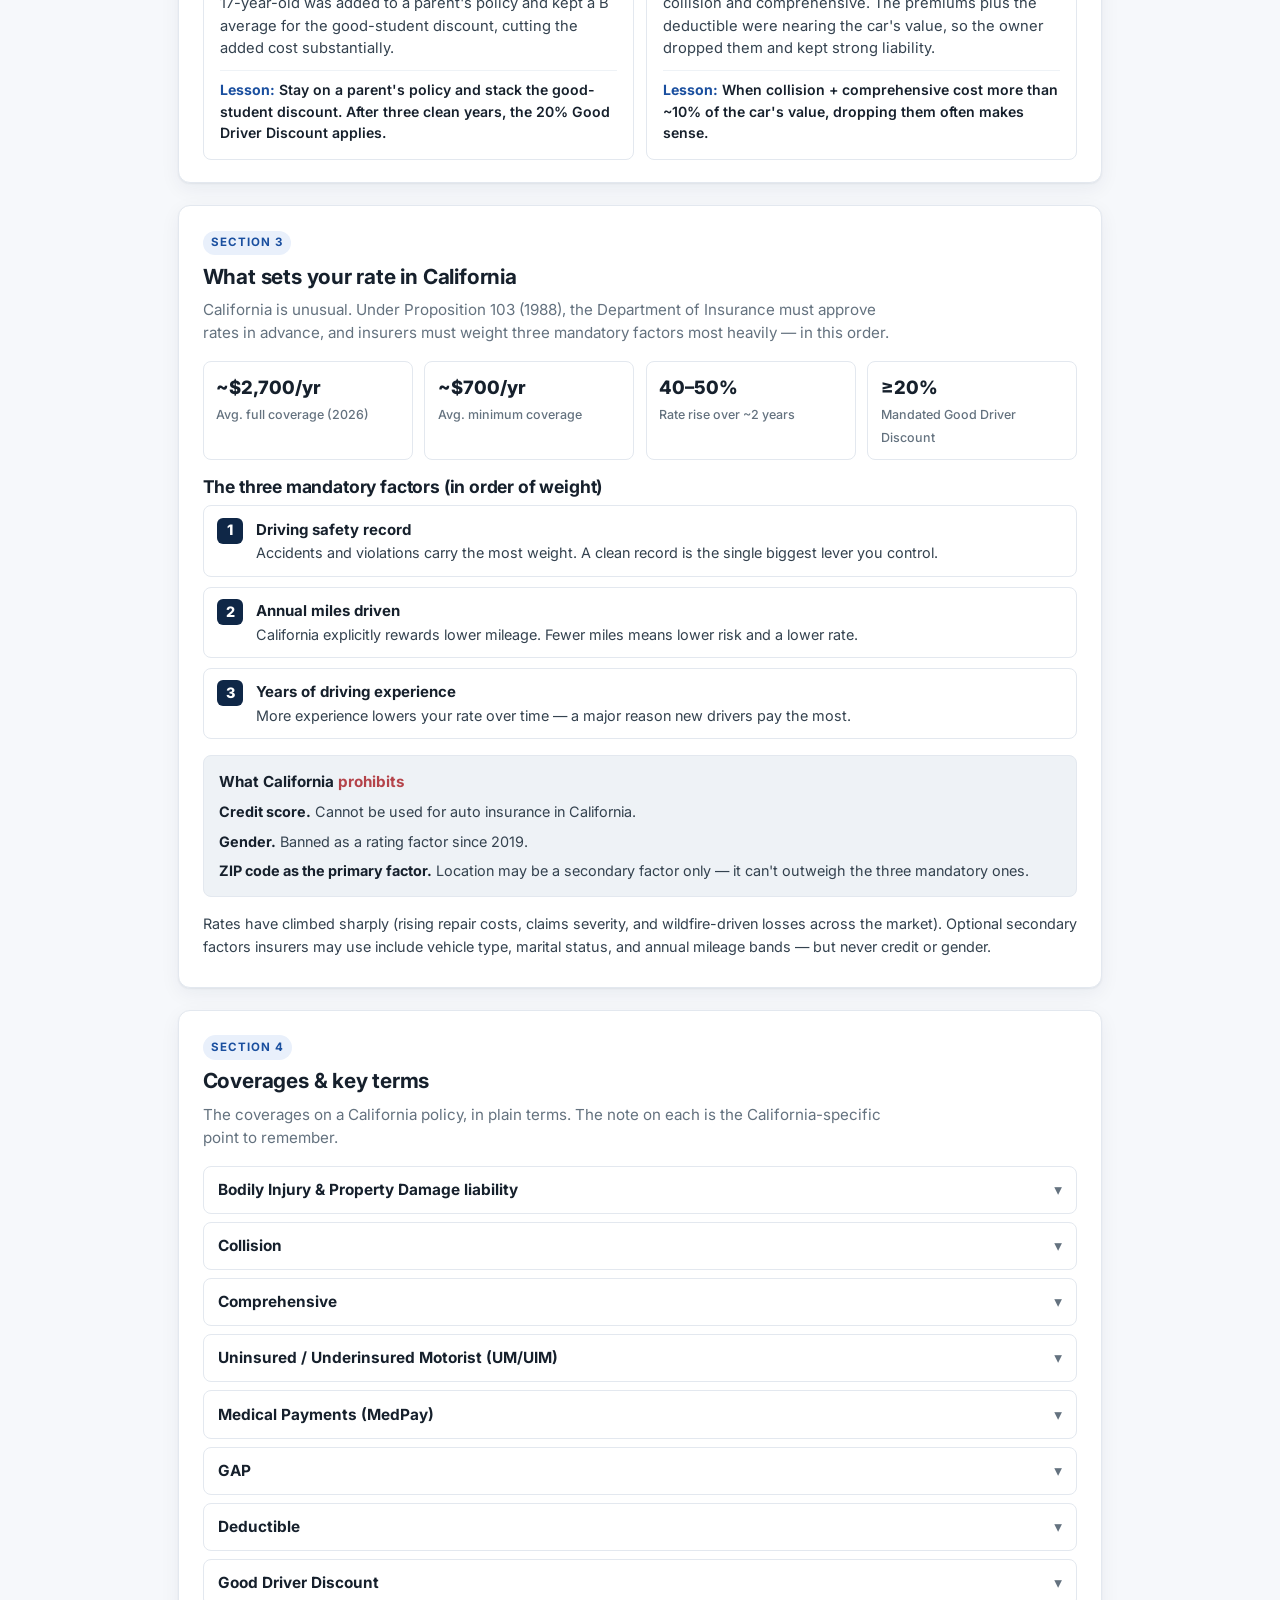
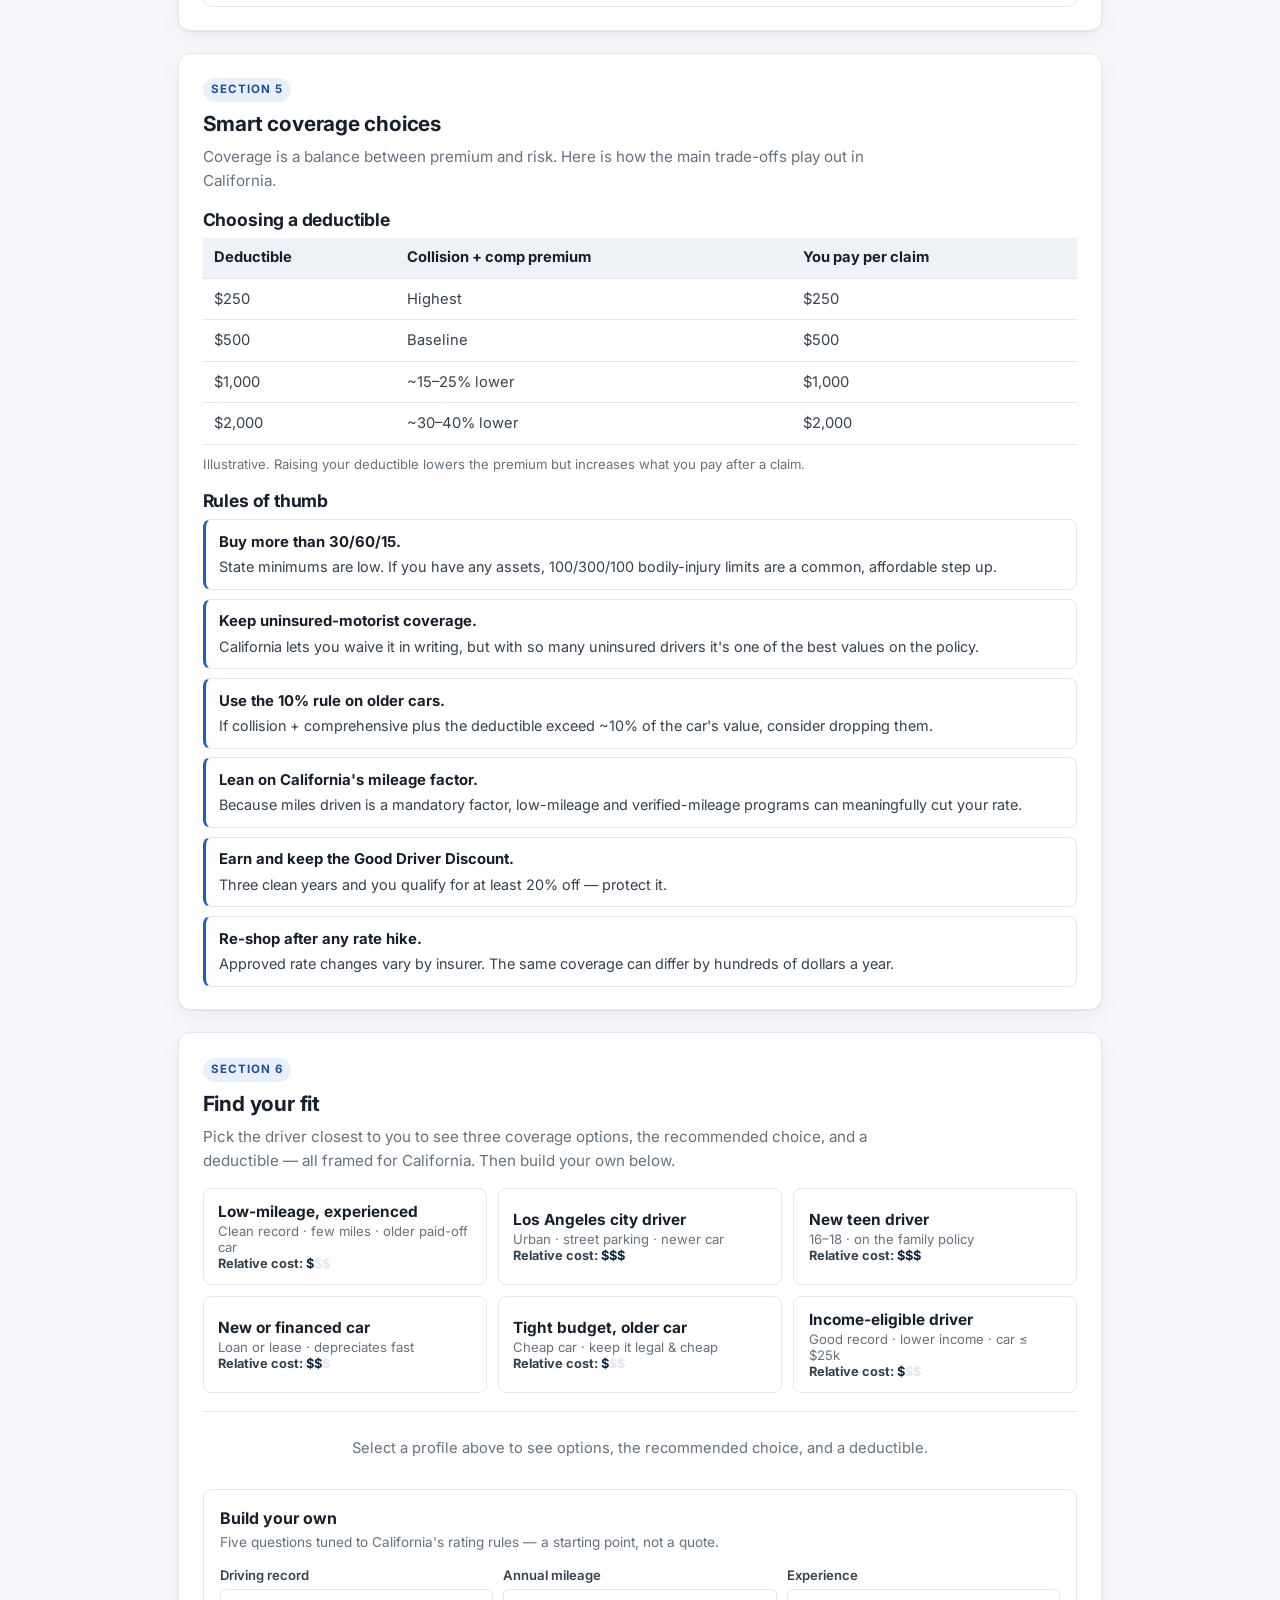
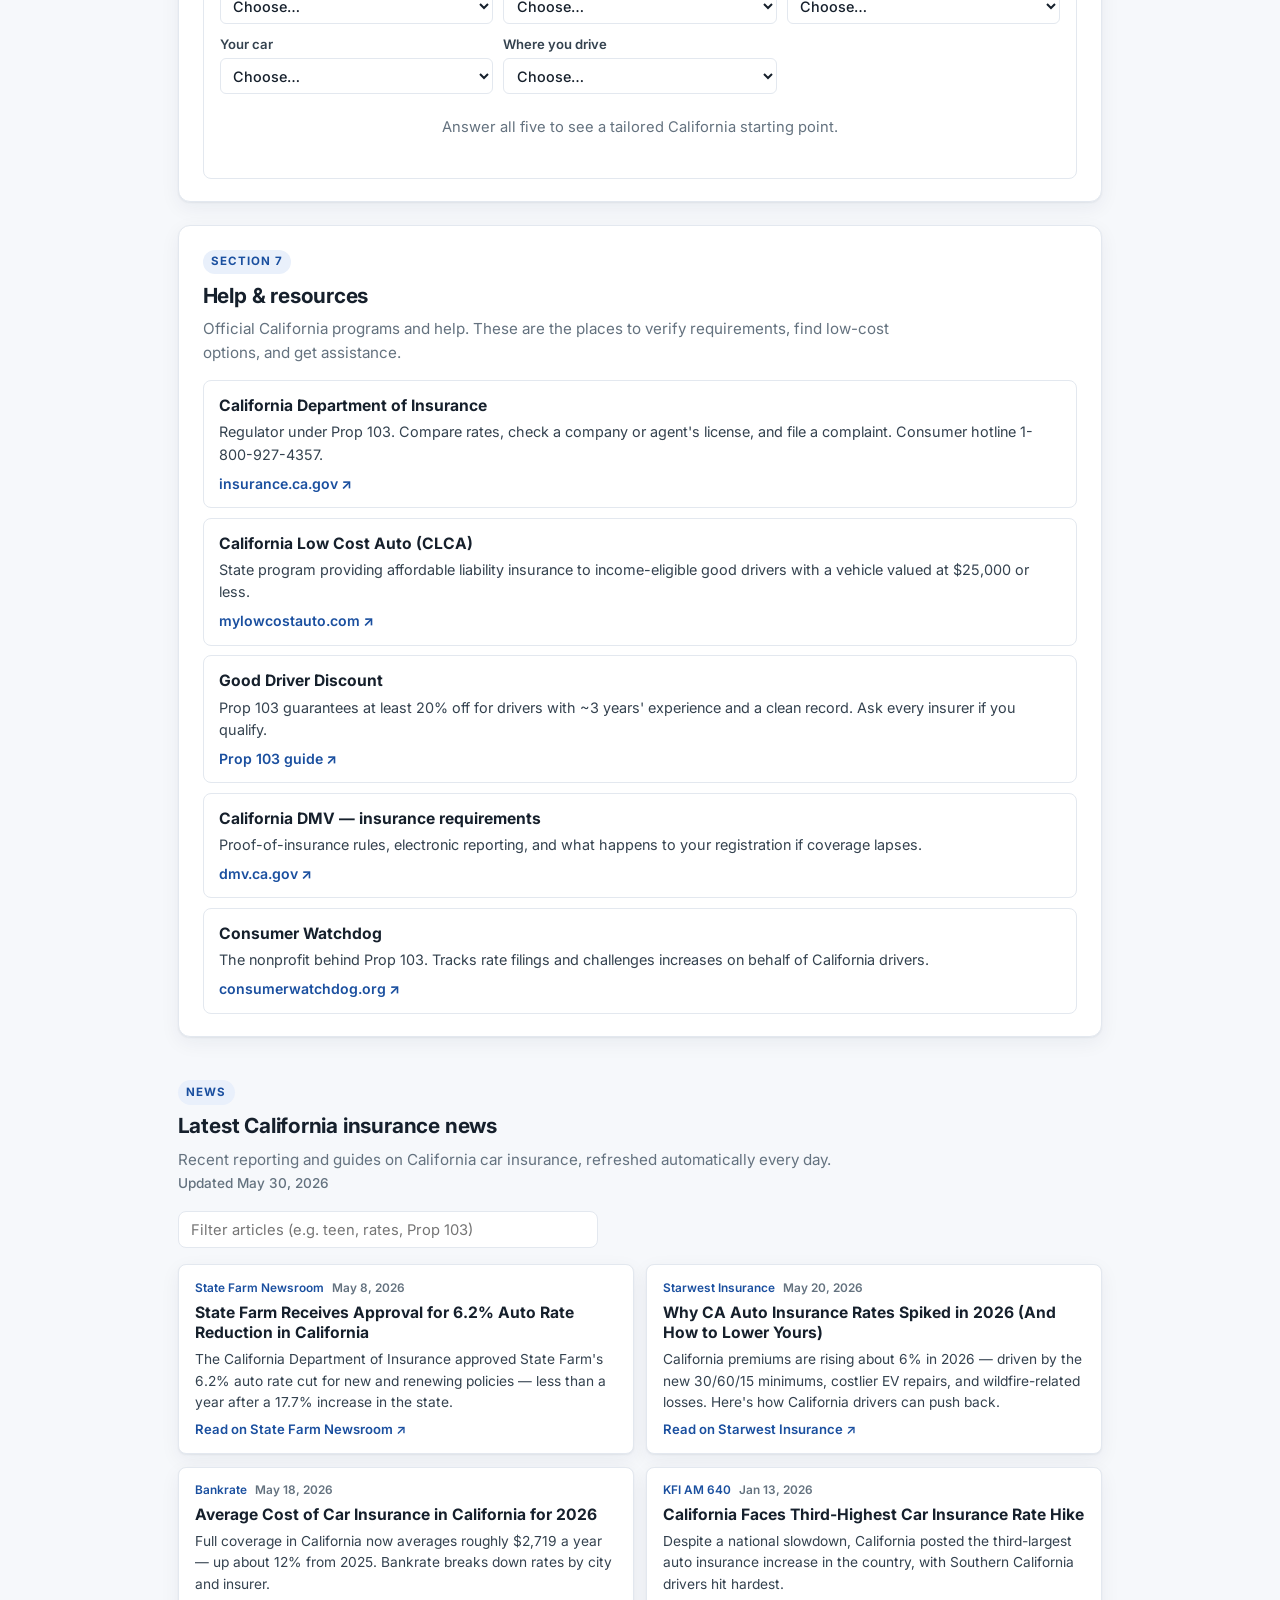
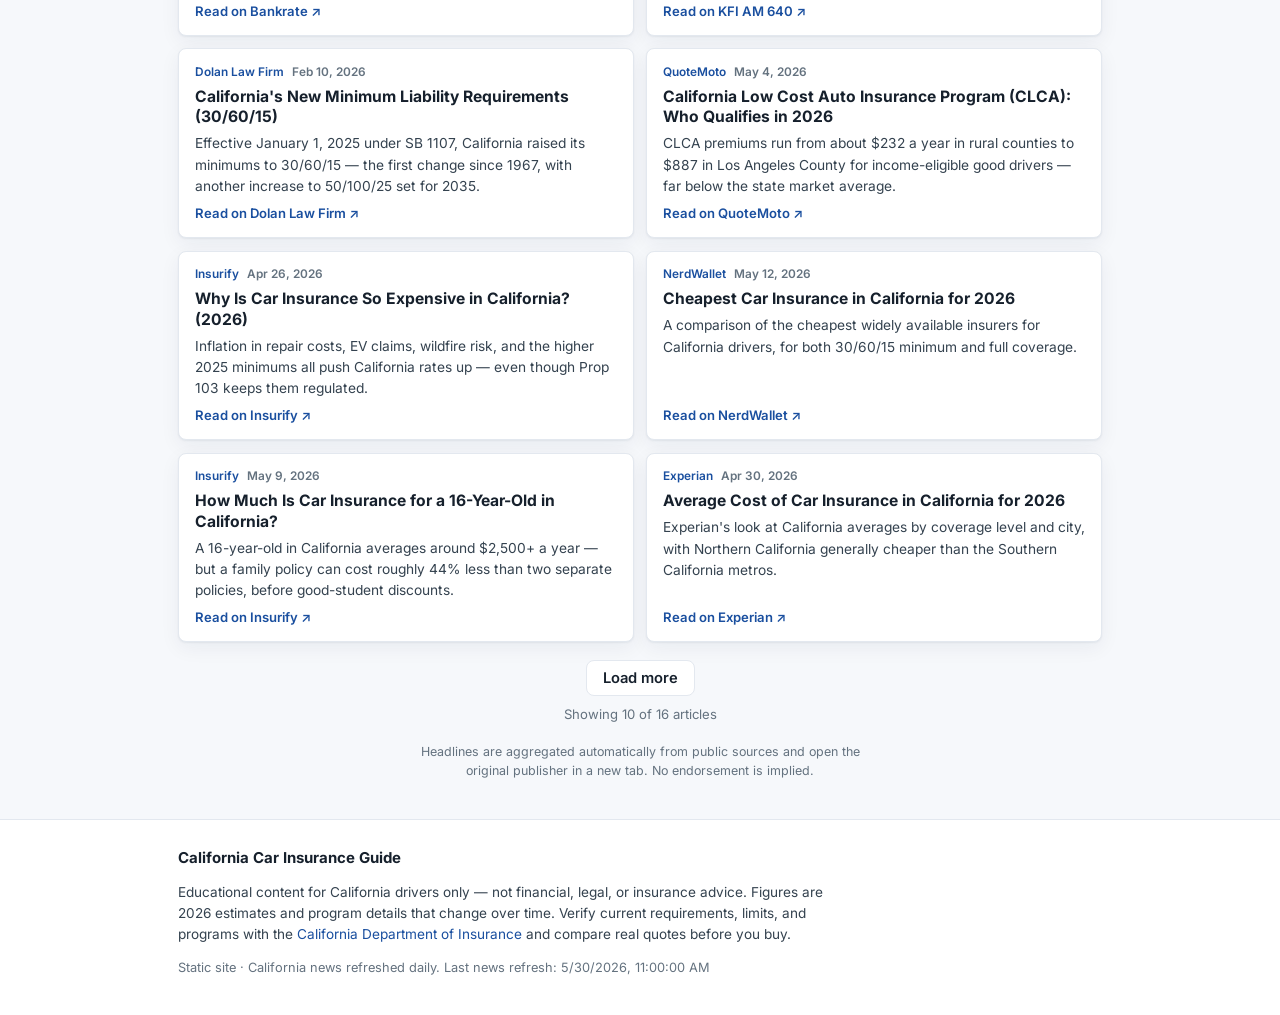
==== commit 9abd7355: "Redesign as a serious, California-only car insurance guide Replaces the gamified "Coverage Quest" le" ====
--- a/index.html
+++ b/index.html
@@ -3,182 +3,111 @@
 <head>
   <meta charset="UTF-8" />
   <meta name="viewport" content="width=device-width, initial-scale=1.0" />
-  <meta name="theme-color" content="#1f9d72" />
-  <title>Coverage Quest — Learn Car Insurance the Fun Way</title>
-  <meta name="description" content="Coverage Quest is a free, gamified guide to car insurance for teens and new drivers. Follow the trail, earn badges, decode key terms, find your ideal coverage, and read fresh insurance news updated daily." />
-
-  <!-- Open Graph -->
-  <meta property="og:title" content="Coverage Quest — Learn Car Insurance the Fun Way" />
-  <meta property="og:description" content="A gamified, Duolingo-style journey through car insurance for teens & new drivers. Earn badges, find your ideal coverage, read fresh news daily." />
+  <meta name="theme-color" content="#0f2747" />
+  <title>California Car Insurance Guide — Coverage, Rates & Help</title>
+  <meta name="description" content="A clear, California-only guide to car insurance: the 2025 30/60/15 minimums, how Proposition 103 sets your rate, coverages and key terms, smart coverage choices, profile-based recommendations, official help and low-cost programs, plus daily California insurance news." />
+  <meta property="og:title" content="California Car Insurance Guide" />
+  <meta property="og:description" content="California-only car insurance guide: requirements, rate factors under Prop 103, coverages, recommendations, official resources, and daily news." />
   <meta property="og:type" content="website" />
 
-  <link rel="icon" href="data:image/svg+xml,%3Csvg xmlns='http://www.w3.org/2000/svg' viewBox='0 0 100 100'%3E%3Ctext y='.9em' font-size='90'%3E%F0%9F%9B%A1%EF%B8%8F%3C/text%3E%3C/svg%3E" />
+  <link rel="icon" href="data:image/svg+xml,%3Csvg xmlns='http://www.w3.org/2000/svg' viewBox='0 0 32 32'%3E%3Crect width='32' height='32' rx='6' fill='%230f2747'/%3E%3Ctext x='16' y='22' font-family='Arial' font-size='15' font-weight='bold' fill='%23ffffff' text-anchor='middle'%3ECA%3C/text%3E%3C/svg%3E" />
 
-  <!-- Fonts (degrade gracefully to system fonts if offline) -->
   <link rel="preconnect" href="https://fonts.googleapis.com" />
   <link rel="preconnect" href="https://fonts.gstatic.com" crossorigin />
-  <link href="https://fonts.googleapis.com/css2?family=Nunito:ital,wght@0,400;0,600;0,700;0,800;0,900;1,700&display=swap" rel="stylesheet" />
+  <link href="https://fonts.googleapis.com/css2?family=Inter:wght@400;500;600;700;800&display=swap" rel="stylesheet" />
 
   <link rel="stylesheet" href="assets/css/styles.css" />
 </head>
 <body>
-  <!-- Skip link for accessibility -->
-  <a class="skip-link" href="#trail">Skip to the trail</a>
+  <a class="skip-link" href="#sections">Skip to content</a>
 
-  <!-- Confetti canvas -->
-  <canvas id="confetti" aria-hidden="true"></canvas>
-
-  <!-- ===== Top App Bar ===== -->
-  <header class="appbar" id="top">
-    <div class="appbar__inner">
-      <a class="brand" href="#top" aria-label="Coverage Quest home">
-        <span class="brand__logo" aria-hidden="true">🛡️</span>
-        <span class="brand__name">Coverage<span class="brand__accent">Quest</span></span>
+  <!-- Slim masthead -->
+  <header class="masthead">
+    <div class="masthead__inner">
+      <a class="wordmark" href="#top">
+        <span class="wordmark__mark">CA</span>
+        <span class="wordmark__text">California Car Insurance Guide</span>
       </a>
-
-      <div class="appbar__progress" aria-hidden="true">
-        <div class="streak" title="Sections completed">
-          <span class="streak__icon">🏅</span>
-          <span class="streak__count" id="badgeCount">0</span><span class="streak__total">/7</span>
-        </div>
-        <div class="appbar__bar" role="progressbar" aria-label="Overall progress" aria-valuemin="0" aria-valuemax="100" aria-valuenow="0">
-          <div class="appbar__bar-fill" id="appbarFill"></div>
-        </div>
-      </div>
-
-      <button class="btn btn--ghost btn--sm" id="resetBtn" type="button" title="Reset your progress">Reset</button>
+      <span class="masthead__meta">Updated for 2026 · Educational, not advice</span>
     </div>
   </header>
 
-  <!-- ===== Hero ===== -->
-  <section class="hero" aria-labelledby="heroTitle">
-    <div class="hero__inner">
-      <p class="hero__eyebrow">Free • No sign-up • Built for teens &amp; new drivers</p>
-      <h1 class="hero__title" id="heroTitle">Master car insurance,<br />one badge at a time.</h1>
-      <p class="hero__sub">
-        Insurance feels like a wall of fine print. <strong>Coverage Quest</strong> turns it into a
-        7-stop journey — real stories, the numbers behind your rate, plain-English terms, and a
-        coverage matcher that tells you exactly what to buy. Plus fresh news, refreshed daily.
+  <!-- Compact intro -->
+  <section class="intro" id="top">
+    <div class="intro__inner">
+      <h1 class="intro__title">Car insurance in California, explained clearly.</h1>
+      <p class="intro__sub">
+        California sets its own rules: new <strong>30/60/15</strong> minimum limits since 2025, and rates governed by
+        <strong>Proposition 103</strong>. This guide covers what's required, what drives your price, the coverage that fits
+        your situation, and where to get help — with California insurance news refreshed daily.
       </p>
-      <div class="hero__cta">
-        <a class="btn btn--primary btn--lg" href="#trail">Start the journey →</a>
-        <a class="btn btn--ghost btn--lg" href="#news">Jump to today's news</a>
-      </div>
-      <ul class="hero__stats" aria-label="Quick facts">
-        <li><strong id="statBadges">7</strong><span>badges to earn</span></li>
-        <li><strong>~$2,200</strong><span>avg. yearly premium (2026)</span></li>
-        <li><strong>1 in 7</strong><span>drivers is uninsured</span></li>
+      <ul class="intro__facts">
+        <li><span class="intro__num">30/60/15</span> minimum liability (2025)</li>
+        <li><span class="intro__num">~$2,700</span> avg. full coverage / yr</li>
+        <li><span class="intro__num">≥20%</span> mandated Good Driver Discount</li>
       </ul>
-    </div>
-    <div class="hero__art" aria-hidden="true">
-      <div class="hero__car">🚗</div>
-      <div class="hero__bubble hero__bubble--1">📉 Lower my rate</div>
-      <div class="hero__bubble hero__bubble--2">🧠 What's a deductible?</div>
-      <div class="hero__bubble hero__bubble--3">🛡️ Am I covered?</div>
+      <p class="intro__links">
+        <a href="#essentials">Start with the essentials</a>
+        <span aria-hidden="true">·</span>
+        <a href="#news">Latest California news</a>
+      </p>
     </div>
   </section>
 
-  <!-- ===== The Trail (Duolingo-style) ===== -->
   <main>
-    <section id="trail" class="trail" aria-labelledby="trailTitle">
-      <div class="section-head">
-        <h2 id="trailTitle" class="section-head__title">Your learning trail</h2>
-        <p class="section-head__sub">Follow the path. Tap any stop to dive in, finish it to claim a badge.</p>
-      </div>
-      <ol class="trail__path" id="trailPath" aria-label="Course sections">
-        <!-- nodes injected by JS -->
-      </ol>
-    </section>
+    <div id="sections" class="sections"><!-- sections injected by JS --></div>
 
-    <!-- ===== Sections (rendered by JS) ===== -->
-    <div id="sections" class="sections">
-      <!-- section panels injected by JS -->
-    </div>
-
-    <!-- ===== Badge Shelf ===== -->
-    <section id="badges" class="shelf" aria-labelledby="shelfTitle">
-      <div class="section-head">
-        <h2 id="shelfTitle" class="section-head__title">🏆 Your badge shelf</h2>
-        <p class="section-head__sub">Collect all seven to unlock <strong>Coverage Champion</strong>.</p>
-      </div>
-      <div class="shelf__grid" id="shelfGrid"><!-- badges injected by JS --></div>
-      <div class="champion" id="champion" hidden>
-        <div class="champion__medal">🏆</div>
-        <div>
-          <h3 class="champion__title">Coverage Champion unlocked!</h3>
-          <p class="champion__sub">You've finished every stop on the trail. You now know more about car insurance than most adults on the road. Go get the right policy — and drive safe.</p>
-        </div>
-      </div>
-    </section>
-
-    <!-- ===== News ===== -->
+    <!-- News -->
     <section id="news" class="news" aria-labelledby="newsTitle">
-      <div class="section-head">
-        <h2 id="newsTitle" class="section-head__title">📰 Fresh from the web</h2>
-        <p class="section-head__sub">
-          The latest car-insurance news &amp; guides, refreshed automatically every day.
+      <div class="section__head">
+        <span class="section__num">News</span>
+        <h2 class="section__title" id="newsTitle">Latest California insurance news</h2>
+        <p class="section__sub">Recent reporting and guides on California car insurance, refreshed automatically every day.
           <span class="news__updated" id="newsUpdated"></span>
         </p>
       </div>
 
       <div class="news__toolbar">
-        <label class="news__search">
-          <span class="news__search-icon" aria-hidden="true">🔎</span>
-          <input type="search" id="newsSearch" placeholder="Filter articles… (e.g. teen, deductible, rates)" aria-label="Filter news articles" />
-        </label>
+        <input type="search" id="newsSearch" class="news__search" placeholder="Filter articles (e.g. teen, rates, Prop 103)" aria-label="Filter news articles" />
       </div>
 
       <div class="news__grid" id="newsGrid" aria-live="polite"><!-- articles injected by JS --></div>
 
       <div class="news__more">
-        <button class="btn btn--primary" id="newsMoreBtn" type="button">Load more articles</button>
+        <button class="btn" id="newsMoreBtn" type="button">Load more</button>
         <p class="news__count" id="newsCount"></p>
       </div>
 
-      <p class="news__disclaimer">
-        Headlines are aggregated automatically from public sources for convenience. Links open the
-        original publishers in a new tab. Coverage Quest doesn't endorse any company or product.
-      </p>
+      <p class="news__disclaimer">Headlines are aggregated automatically from public sources and open the original publisher in a new tab. No endorsement is implied.</p>
     </section>
   </main>
 
-  <!-- ===== Floating Menu (FAB) ===== -->
-  <div class="fab" id="fab">
-    <button class="fab__toggle" id="fabToggle" type="button" aria-expanded="false" aria-controls="fabMenu" aria-label="Open quick menu">
-      <span class="fab__icon" aria-hidden="true">🧭</span>
+  <!-- Floating menu -->
+  <div class="fmenu" id="fmenu">
+    <button class="fmenu__btn" id="fmenuBtn" type="button" aria-expanded="false" aria-controls="fmenuPanel">
+      <svg class="fmenu__icon fmenu__icon--open" viewBox="0 0 24 24" width="20" height="20" aria-hidden="true"><path d="M3 6h18M3 12h18M3 18h18" stroke="currentColor" stroke-width="2" stroke-linecap="round"/></svg>
+      <svg class="fmenu__icon fmenu__icon--close" viewBox="0 0 24 24" width="20" height="20" aria-hidden="true"><path d="M6 6l12 12M18 6L6 18" stroke="currentColor" stroke-width="2" stroke-linecap="round"/></svg>
+      <span class="fmenu__label">Sections</span>
     </button>
-    <nav class="fab__menu" id="fabMenu" aria-label="Quick navigation" hidden>
-      <p class="fab__heading">Jump to…</p>
-      <ul id="fabLinks"><!-- links injected by JS --></ul>
-      <div class="fab__foot">
-        <a class="fab__link" href="#badges"><span aria-hidden="true">🏅</span> Badges <em id="fabBadgeCount">0/7</em></a>
-        <a class="fab__link" href="#news"><span aria-hidden="true">📰</span> Today's news</a>
+    <nav class="fmenu__panel" id="fmenuPanel" aria-label="Sections" hidden>
+      <p class="fmenu__heading">On this page</p>
+      <ol class="fmenu__list" id="fmenuList"><!-- links injected by JS --></ol>
+      <div class="fmenu__foot">
+        <a href="#news" class="fmenu__extra">Latest news</a>
       </div>
     </nav>
   </div>
 
-  <!-- ===== Toast (badge earned) ===== -->
-  <div class="toast" id="toast" role="status" aria-live="polite" hidden>
-    <span class="toast__icon" id="toastIcon">🏅</span>
-    <div class="toast__body">
-      <strong id="toastTitle">Badge earned!</strong>
-      <span id="toastText"></span>
-    </div>
-  </div>
-
-  <!-- ===== Footer ===== -->
   <footer class="footer">
     <div class="footer__inner">
-      <p class="footer__brand">🛡️ <strong>Coverage Quest</strong></p>
+      <p class="footer__title">California Car Insurance Guide</p>
       <p class="footer__disclaimer">
-        Educational content only — not financial, legal, or insurance advice. Numbers are 2026
-        U.S. averages and vary widely by person, vehicle, and state. Always compare real quotes and
-        read your policy. Verify requirements with your state insurance department.
+        Educational content for California drivers only — not financial, legal, or insurance advice. Figures are 2026
+        estimates and program details that change over time. Verify current requirements, limits, and programs with the
+        <a href="https://www.insurance.ca.gov/" target="_blank" rel="noopener noreferrer">California Department of Insurance</a>
+        and compare real quotes before you buy.
       </p>
-      <p class="footer__meta">
-        Built as a static GitHub Pages site. News updates run daily via GitHub Actions.
-        <span id="footerUpdated"></span>
-      </p>
+      <p class="footer__meta">Static site · California news refreshed daily. <span id="footerUpdated"></span></p>
     </div>
   </footer>
 
--- a/assets/css/styles.css
+++ b/assets/css/styles.css
@@ -1,502 +1,277 @@
 /* ============================================================
-   Coverage Quest — styles
-   A gamified, Duolingo-style car-insurance learning app.
+   California Car Insurance Guide — styles
+   Serious, compact, professional. Navy/slate palette, Inter,
+   floating menu navigation, no gamification.
    ============================================================ */
 
 :root {
-  /* Palette */
-  --green:      #1f9d72;
-  --green-600:  #178a63;
-  --green-100:  #d8f3e8;
-  --ink:        #142a23;
-  --ink-soft:   #3c5650;
-  --muted:      #6a807a;
-  --line:       #e3ebe8;
-  --bg:         #f5f9f7;
-  --card:       #ffffff;
-  --amber:      #ffb020;
-  --amber-100:  #fff2d6;
-  --blue:       #2b7fff;
-  --blue-100:   #e0ecff;
-  --purple:     #7c5cff;
-  --pink:       #ff5d8f;
-  --red:        #e5484d;
-  --red-100:    #ffe3e3;
-
-  /* Shape & motion */
-  --r-sm: 10px;
-  --r:    16px;
-  --r-lg: 24px;
-  --r-xl: 32px;
-  --shadow:     0 8px 28px rgba(20, 42, 35, 0.08);
-  --shadow-lg:  0 18px 50px rgba(20, 42, 35, 0.14);
-  --shadow-btn: 0 4px 0 var(--green-600);
-  --ring: 0 0 0 4px rgba(31, 157, 114, 0.25);
-
-  --maxw: 1080px;
-  --font: "Nunito", system-ui, -apple-system, "Segoe UI", Roboto, Helvetica, Arial, sans-serif;
+  --navy:   #0f2747;
+  --navy-2: #14365f;
+  --blue:   #1f5fbf;
+  --blue-2: #1a4f9f;
+  --blue-soft: #e9f0fb;
+  --ink:    #16202c;
+  --ink-2:  #34424f;
+  --muted:  #64727f;
+  --line:   #e3e8ef;
+  --line-2: #eef2f6;
+  --bg:     #f6f8fb;
+  --card:   #ffffff;
+  --ok:     #1f7a4d;
+  --no:     #b4434a;
+  --warn-bg:#fbf4e6;
+  --warn-bd:#ecdcb6;
+  --warn-fg:#7a5a13;
+
+  --r: 8px;
+  --r-lg: 12px;
+  --shadow: 0 1px 2px rgba(16,39,71,.06), 0 6px 20px rgba(16,39,71,.06);
+  --shadow-md: 0 10px 30px rgba(16,39,71,.14);
+  --maxw: 960px;
+  --font: "Inter", system-ui, -apple-system, "Segoe UI", Roboto, Helvetica, Arial, sans-serif;
 }
 
 * { box-sizing: border-box; }
-
-html { scroll-behavior: smooth; scroll-padding-top: 84px; }
-
+html { scroll-behavior: smooth; scroll-padding-top: 70px; -webkit-text-size-adjust: 100%; }
 body {
-  margin: 0;
-  font-family: var(--font);
-  color: var(--ink);
-  background:
-    radial-gradient(1200px 500px at 100% -10%, #e7f7ef 0%, transparent 55%),
-    radial-gradient(900px 500px at -10% 10%, #eaf1ff 0%, transparent 50%),
-    var(--bg);
-  line-height: 1.55;
-  -webkit-font-smoothing: antialiased;
-  text-rendering: optimizeLegibility;
-}
-
-h1, h2, h3, h4 { line-height: 1.15; margin: 0 0 .4em; font-weight: 900; letter-spacing: -0.02em; }
-p { margin: 0 0 1em; }
-a { color: var(--green-600); }
-img { max-width: 100%; }
-
-.skip-link {
-  position: absolute; left: -9999px; top: 0; z-index: 200;
-  background: var(--ink); color: #fff; padding: .7rem 1rem; border-radius: 0 0 var(--r-sm) 0;
-  font-weight: 800;
-}
+  margin: 0; font-family: var(--font); color: var(--ink); background: var(--bg);
+  font-size: 15px; line-height: 1.55; -webkit-font-smoothing: antialiased;
+}
+h1, h2, h3, h4 { line-height: 1.25; margin: 0 0 .4em; font-weight: 700; letter-spacing: -0.01em; color: var(--ink); }
+p { margin: 0 0 .9em; }
+a { color: var(--blue-2); text-decoration: none; }
+a:hover { text-decoration: underline; }
+strong { font-weight: 700; color: var(--ink); }
+
+.skip-link { position: absolute; left: -9999px; top: 0; z-index: 200; background: var(--navy); color: #fff; padding: .6rem 1rem; }
 .skip-link:focus { left: 0; }
-
-:focus-visible { outline: none; box-shadow: var(--ring); border-radius: 8px; }
-
-/* ===== Buttons ===== */
+:focus-visible { outline: 2px solid var(--blue); outline-offset: 2px; border-radius: 4px; }
+
+/* ---- Buttons ---- */
 .btn {
-  --btn-bg: #fff;
-  --btn-fg: var(--ink);
-  display: inline-flex; align-items: center; justify-content: center; gap: .5rem;
-  font-family: inherit; font-weight: 800; font-size: 1rem;
-  background: var(--btn-bg); color: var(--btn-fg);
-  border: 2px solid var(--line); border-radius: 999px;
-  padding: .7rem 1.25rem; cursor: pointer; text-decoration: none;
-  transition: transform .08s ease, box-shadow .15s ease, background .15s ease, filter .15s ease;
-  user-select: none; white-space: nowrap;
-}
-.btn:active { transform: translateY(2px); }
-.btn--primary {
-  --btn-bg: var(--green); --btn-fg: #fff; border-color: transparent;
-  box-shadow: var(--shadow-btn);
-}
-.btn--primary:hover { filter: brightness(1.04); }
-.btn--primary:active { box-shadow: 0 0 0 var(--green-600); }
-.btn--ghost { background: #fff; }
-.btn--ghost:hover { border-color: var(--green); color: var(--green-600); }
-.btn--lg { padding: .95rem 1.6rem; font-size: 1.075rem; }
-.btn--sm { padding: .45rem .85rem; font-size: .85rem; }
-.btn--block { width: 100%; }
-.btn[disabled] { opacity: .5; cursor: not-allowed; }
-
-/* ===== App bar ===== */
-.appbar {
-  position: sticky; top: 0; z-index: 60;
-  background: rgba(255,255,255,0.82); backdrop-filter: blur(10px);
+  display: inline-flex; align-items: center; gap: .4rem; font-family: inherit; font-weight: 600; font-size: .92rem;
+  background: #fff; color: var(--ink); border: 1px solid var(--line); border-radius: var(--r);
+  padding: .5rem 1rem; cursor: pointer; transition: background .15s, border-color .15s, color .15s;
+}
+.btn:hover { border-color: var(--blue); color: var(--blue-2); }
+.btn--primary { background: var(--navy); color: #fff; border-color: var(--navy); }
+.btn--primary:hover { background: var(--navy-2); color: #fff; }
+.btn[hidden] { display: none; }
+
+/* ---- Masthead ---- */
+.masthead {
+  position: sticky; top: 0; z-index: 50; background: rgba(255,255,255,.92); backdrop-filter: blur(8px);
   border-bottom: 1px solid var(--line);
 }
-.appbar__inner {
-  max-width: var(--maxw); margin: 0 auto; padding: .6rem 1.1rem;
-  display: flex; align-items: center; gap: 1rem;
-}
-.brand { display: inline-flex; align-items: center; gap: .5rem; text-decoration: none; color: var(--ink); font-weight: 900; font-size: 1.2rem; }
-.brand__logo { font-size: 1.4rem; }
-.brand__accent { color: var(--green); }
-.appbar__progress { display: flex; align-items: center; gap: .7rem; margin-left: auto; }
-.streak { display: inline-flex; align-items: center; gap: .25rem; font-weight: 900; background: var(--amber-100); color: #8a5a00; padding: .3rem .6rem; border-radius: 999px; }
-.streak__icon { font-size: 1rem; }
-.streak__total { color: #b58a3c; }
-.appbar__bar { width: 120px; height: 10px; background: var(--line); border-radius: 999px; overflow: hidden; }
-.appbar__bar-fill { height: 100%; width: 0%; background: linear-gradient(90deg, var(--green), #45c79a); border-radius: 999px; transition: width .5s cubic-bezier(.2,.8,.2,1); }
-@media (max-width: 620px) { .appbar__bar { display: none; } #resetBtn { display: none; } }
-
-/* ===== Hero ===== */
-.hero {
-  max-width: var(--maxw); margin: 0 auto; padding: 3rem 1.1rem 1.5rem;
-  display: grid; grid-template-columns: 1.15fr .85fr; gap: 2rem; align-items: center;
-}
-.hero__eyebrow { display: inline-block; font-weight: 800; color: var(--green-600); background: var(--green-100); padding: .35rem .7rem; border-radius: 999px; font-size: .82rem; margin: 0 0 1rem; }
-.hero__title { font-size: clamp(2.1rem, 5vw, 3.4rem); }
-.hero__sub { font-size: 1.1rem; color: var(--ink-soft); max-width: 36ch; }
-.hero__cta { display: flex; flex-wrap: wrap; gap: .75rem; margin: 1.4rem 0; }
-.hero__stats { list-style: none; display: flex; gap: 1.6rem; padding: 0; margin: 1.4rem 0 0; flex-wrap: wrap; }
-.hero__stats li { display: flex; flex-direction: column; }
-.hero__stats strong { font-size: 1.5rem; color: var(--ink); }
-.hero__stats span { font-size: .82rem; color: var(--muted); font-weight: 700; }
-
-.hero__art { position: relative; min-height: 280px; display: grid; place-items: center; }
-.hero__car { font-size: clamp(6rem, 16vw, 11rem); filter: drop-shadow(0 18px 22px rgba(20,42,35,.18)); animation: float 5s ease-in-out infinite; }
-.hero__bubble {
-  position: absolute; background: #fff; border: 2px solid var(--line); box-shadow: var(--shadow);
-  padding: .5rem .8rem; border-radius: 999px; font-weight: 800; font-size: .85rem; white-space: nowrap;
-}
-.hero__bubble--1 { top: 6%; left: 0; color: var(--green-600); animation: float 6s ease-in-out infinite; }
-.hero__bubble--2 { bottom: 14%; right: -4%; color: var(--blue); animation: float 5.5s ease-in-out .4s infinite; }
-.hero__bubble--3 { bottom: 2%; left: 8%; color: var(--purple); animation: float 6.5s ease-in-out .8s infinite; }
-@keyframes float { 0%,100% { transform: translateY(0); } 50% { transform: translateY(-12px); } }
-@media (max-width: 820px) {
-  .hero { grid-template-columns: 1fr; padding-top: 2rem; }
-  .hero__sub { max-width: none; }
-  .hero__art { min-height: 200px; order: -1; }
-  .hero__bubble--2 { right: 2%; }
-}
-
-/* ===== Section headings ===== */
-.section-head { max-width: var(--maxw); margin: 0 auto 1.4rem; padding: 0 1.1rem; text-align: center; }
-.section-head__title { font-size: clamp(1.6rem, 3.5vw, 2.2rem); }
-.section-head__sub { color: var(--muted); font-weight: 700; max-width: 56ch; margin: 0 auto; }
-
-/* ===== Trail ===== */
-.trail { padding: 2.5rem 0 1rem; }
-.trail__path {
-  list-style: none; counter-reset: stop;
-  max-width: 560px; margin: 0 auto; padding: 1rem 0; position: relative;
-}
-.trail__path::before {
-  content: ""; position: absolute; top: 40px; bottom: 40px; left: 50%;
-  width: 6px; transform: translateX(-50%);
-  background: repeating-linear-gradient(180deg, var(--line) 0 14px, transparent 14px 28px);
-  border-radius: 999px; z-index: 0;
-}
-.trail-node {
-  position: relative; z-index: 1; display: flex; align-items: center; gap: 1rem;
-  padding: .55rem 1.1rem; margin: .2rem 0;
-}
-/* zig-zag offsets */
-.trail-node:nth-child(1) { justify-content: center; }
-.trail-node:nth-child(2) { transform: translateX(22%); }
-.trail-node:nth-child(3) { transform: translateX(33%); }
-.trail-node:nth-child(4) { justify-content: center; }
-.trail-node:nth-child(5) { transform: translateX(-33%); }
-.trail-node:nth-child(6) { transform: translateX(-22%); }
-.trail-node:nth-child(7) { justify-content: center; }
-
-.trail-node__btn {
-  position: relative; display: grid; place-items: center;
-  width: 92px; height: 92px; border-radius: 50%;
-  border: none; cursor: pointer; font-family: inherit;
-  background: #fff; color: var(--ink);
-  box-shadow: 0 8px 0 #cfe0d9, var(--shadow);
-  transition: transform .1s ease, box-shadow .1s ease;
-}
-.trail-node__btn:hover { transform: translateY(-2px); }
-.trail-node__btn:active { transform: translateY(4px); box-shadow: 0 4px 0 #cfe0d9, var(--shadow); }
-.trail-node__emoji { font-size: 2.1rem; line-height: 1; }
-.trail-node__n {
-  position: absolute; top: -6px; right: -6px;
-  width: 26px; height: 26px; border-radius: 50%;
-  background: var(--ink); color: #fff; font-size: .8rem; font-weight: 900;
-  display: grid; place-items: center; border: 3px solid var(--bg);
-}
-.trail-node__label {
-  background: #fff; border: 2px solid var(--line); border-radius: 999px;
-  padding: .35rem .8rem; font-weight: 800; font-size: .9rem; box-shadow: var(--shadow);
-  max-width: 190px;
-}
-.trail-node__check { display: none; }
-.trail-node.is-current .trail-node__btn { box-shadow: 0 8px 0 var(--green-600), var(--shadow-lg); background: var(--green-100); animation: pulse 2s ease-in-out infinite; }
-.trail-node.is-current .trail-node__label { border-color: var(--green); color: var(--green-600); }
-.trail-node.is-done .trail-node__btn { background: var(--green); color: #fff; box-shadow: 0 8px 0 var(--green-600), var(--shadow); }
-.trail-node.is-done .trail-node__n { background: var(--green-600); }
-.trail-node.is-done .trail-node__check {
-  position: absolute; bottom: -4px; left: -4px; width: 28px; height: 28px;
-  background: #fff; color: var(--green); border-radius: 50%; display: grid; place-items: center;
-  font-size: .9rem; font-weight: 900; border: 3px solid var(--green-600);
-}
-@keyframes pulse { 0%,100% { box-shadow: 0 8px 0 var(--green-600), 0 0 0 0 rgba(31,157,114,.35); } 50% { box-shadow: 0 8px 0 var(--green-600), 0 0 0 14px rgba(31,157,114,0); } }
-
-@media (max-width: 520px) {
-  .trail-node:nth-child(2),.trail-node:nth-child(3) { transform: translateX(14%); }
-  .trail-node:nth-child(5),.trail-node:nth-child(6) { transform: translateX(-14%); }
-  .trail-node__label { max-width: 130px; font-size: .8rem; }
-  .trail-node__btn { width: 78px; height: 78px; }
-}
-
-/* ===== Sections ===== */
-.sections { max-width: var(--maxw); margin: 0 auto; padding: 1.5rem 1.1rem; display: grid; gap: 2.2rem; }
-.panel {
-  background: var(--card); border: 1px solid var(--line); border-radius: var(--r-xl);
-  box-shadow: var(--shadow); padding: clamp(1.3rem, 3vw, 2.4rem); scroll-margin-top: 84px;
-  position: relative; overflow: clip;
-}
-.panel__kicker { display: inline-flex; align-items: center; gap: .5rem; font-weight: 900; color: var(--green-600); background: var(--green-100); padding: .3rem .7rem; border-radius: 999px; font-size: .82rem; }
-.panel__title { font-size: clamp(1.5rem, 3.5vw, 2.1rem); margin-top: .7rem; }
-.panel__lead { font-size: 1.08rem; color: var(--ink-soft); max-width: 64ch; }
-.panel.is-done { border-color: var(--green); }
-.panel.is-done::after {
-  content: "✓ Completed"; position: absolute; top: 1.1rem; right: 1.1rem;
-  background: var(--green); color: #fff; font-weight: 900; font-size: .78rem;
-  padding: .25rem .7rem; border-radius: 999px;
-}
-
-.prose { max-width: 70ch; }
-.prose h3 { font-size: 1.2rem; margin-top: 1.6rem; }
-.prose ul { padding-left: 1.2rem; }
-.prose li { margin: .35rem 0; }
-.prose strong { color: var(--ink); }
-
-.complete-row {
-  margin-top: 1.8rem; padding-top: 1.4rem; border-top: 1px dashed var(--line);
-  display: flex; align-items: center; gap: 1rem; flex-wrap: wrap;
-}
-.complete-row__hint { color: var(--muted); font-weight: 700; font-size: .92rem; }
-.complete-row.is-done .btn--primary { background: var(--green-600); }
-
-/* ===== Generic content blocks ===== */
-.grid { display: grid; gap: 1rem; }
-.grid--2 { grid-template-columns: repeat(2, 1fr); }
-.grid--3 { grid-template-columns: repeat(3, 1fr); }
-@media (max-width: 760px) { .grid--2, .grid--3 { grid-template-columns: 1fr; } }
-
-.callout {
-  display: flex; gap: .8rem; align-items: flex-start;
-  background: var(--blue-100); border: 1px solid #c9ddff; border-radius: var(--r);
-  padding: 1rem 1.1rem; margin: 1.2rem 0; font-weight: 600;
-}
-.callout__icon { font-size: 1.4rem; line-height: 1.3; }
-.callout--warn { background: var(--amber-100); border-color: #ffe2a8; }
-.callout--tip  { background: var(--green-100); border-color: #bce8d6; }
-
-/* Stat tiles */
-.stats { display: grid; grid-template-columns: repeat(4, 1fr); gap: .9rem; margin: 1.2rem 0; }
-.stat { background: var(--bg); border: 1px solid var(--line); border-radius: var(--r); padding: 1rem; text-align: center; }
-.stat__num { font-size: 1.6rem; font-weight: 900; color: var(--ink); display: block; }
-.stat__lbl { font-size: .8rem; color: var(--muted); font-weight: 800; }
-@media (max-width: 760px) { .stats { grid-template-columns: repeat(2, 1fr); } }
-
-/* Story cards */
-.story {
-  background: var(--bg); border: 1px solid var(--line); border-radius: var(--r-lg); padding: 1.2rem;
-  display: flex; flex-direction: column; gap: .4rem;
-}
-.story__head { display: flex; align-items: center; gap: .7rem; }
-.story__avatar { font-size: 2rem; width: 52px; height: 52px; display: grid; place-items: center; background: #fff; border-radius: 50%; border: 2px solid var(--line); flex: none; }
-.story__who { font-weight: 900; }
-.story__tag { font-size: .76rem; font-weight: 800; color: var(--muted); }
-.story__body { color: var(--ink-soft); font-weight: 600; margin: .2rem 0; }
-.story__lesson { margin-top: auto; font-weight: 800; color: var(--green-600); background: var(--green-100); padding: .6rem .8rem; border-radius: var(--r-sm); font-size: .92rem; }
-
-/* Factor rows */
-.factor { background: var(--bg); border: 1px solid var(--line); border-radius: var(--r); padding: 1rem 1.1rem; }
-.factor__top { display: flex; align-items: center; gap: .7rem; margin-bottom: .35rem; }
-.factor__icon { font-size: 1.4rem; }
-.factor__name { font-weight: 900; }
-.factor__impact { margin-left: auto; display: inline-flex; gap: 3px; align-items: center; }
-.dot { width: 9px; height: 9px; border-radius: 50%; background: var(--line); }
-.dot.on { background: var(--amber); }
-.factor__impact[data-impact="high"] .dot.on { background: var(--red); }
-.factor__desc { color: var(--ink-soft); font-weight: 600; font-size: .95rem; margin: 0; }
-
-/* Term cards (flip/expand) */
-.terms { display: grid; grid-template-columns: repeat(2, 1fr); gap: .9rem; }
-@media (max-width: 720px) { .terms { grid-template-columns: 1fr; } }
-.term {
-  background: var(--bg); border: 1px solid var(--line); border-radius: var(--r); overflow: hidden;
-}
-.term > summary {
-  list-style: none; cursor: pointer; padding: 1rem 1.1rem; font-weight: 900;
-  display: flex; align-items: center; gap: .6rem;
-}
+.masthead__inner { max-width: var(--maxw); margin: 0 auto; padding: .55rem 1.1rem; display: flex; align-items: center; justify-content: space-between; gap: 1rem; }
+.wordmark { display: inline-flex; align-items: center; gap: .55rem; color: var(--ink); font-weight: 700; }
+.wordmark:hover { text-decoration: none; }
+.wordmark__mark { background: var(--navy); color: #fff; font-weight: 800; font-size: .82rem; letter-spacing: .02em; padding: .2rem .42rem; border-radius: 5px; }
+.wordmark__text { font-size: .98rem; }
+.masthead__meta { color: var(--muted); font-size: .78rem; font-weight: 500; }
+@media (max-width: 640px) { .masthead__meta { display: none; } .wordmark__text { font-size: .9rem; } }
+
+/* ---- Intro ---- */
+.intro { max-width: var(--maxw); margin: 0 auto; padding: 2.2rem 1.1rem 1rem; }
+.intro__inner { max-width: 720px; }
+.intro__title { font-size: clamp(1.6rem, 3.6vw, 2.3rem); font-weight: 800; letter-spacing: -0.02em; }
+.intro__sub { color: var(--ink-2); font-size: 1.03rem; }
+.intro__facts { list-style: none; display: flex; flex-wrap: wrap; gap: 1.6rem; padding: 0; margin: 1.1rem 0 .8rem; }
+.intro__facts li { font-size: .85rem; color: var(--muted); font-weight: 500; display: flex; flex-direction: column; }
+.intro__num { font-size: 1.2rem; font-weight: 800; color: var(--navy); letter-spacing: -0.01em; }
+.intro__links { font-size: .92rem; font-weight: 600; color: var(--muted); display: flex; gap: .6rem; align-items: center; }
+
+/* ---- Sections ---- */
+.sections { max-width: var(--maxw); margin: 0 auto; padding: 1rem 1.1rem 0; display: grid; gap: 1.4rem; }
+.panel { background: var(--card); border: 1px solid var(--line); border-radius: var(--r-lg); box-shadow: var(--shadow); padding: 1.4rem 1.5rem; scroll-margin-top: 64px; }
+@media (max-width: 600px) { .panel { padding: 1.2rem 1.1rem; } }
+
+.section__head { margin-bottom: 1rem; }
+.section__num { display: inline-block; font-size: .72rem; font-weight: 700; letter-spacing: .08em; text-transform: uppercase; color: var(--blue-2); background: var(--blue-soft); padding: .2rem .55rem; border-radius: 999px; }
+.section__title { font-size: 1.3rem; font-weight: 700; margin-top: .55rem; }
+.section__sub { color: var(--muted); font-size: .95rem; margin: 0; max-width: 70ch; }
+
+.prose { max-width: 72ch; }
+.prose h3 { font-size: 1.02rem; margin: 1.2rem 0 .4rem; }
+.prose ul { padding-left: 1.15rem; margin: .4rem 0 .9rem; }
+.prose li { margin: .3rem 0; color: var(--ink-2); }
+
+/* ---- Callout ---- */
+.callout { display: flex; gap: .6rem; background: var(--warn-bg); border: 1px solid var(--warn-bd); color: var(--warn-fg); border-radius: var(--r); padding: .7rem .9rem; font-size: .92rem; font-weight: 500; margin: 1rem 0 0; }
+.callout::before { content: "Note"; font-weight: 800; text-transform: uppercase; font-size: .68rem; letter-spacing: .06em; background: var(--warn-fg); color: var(--warn-bg); padding: .12rem .4rem; border-radius: 4px; height: max-content; flex: none; margin-top: .1rem; }
+
+/* ---- Grids ---- */
+.grid { display: grid; gap: .8rem; }
+.grid-2 { grid-template-columns: repeat(2, 1fr); }
+.grid-3 { grid-template-columns: repeat(3, 1fr); }
+.grid-4 { grid-template-columns: repeat(4, 1fr); }
+@media (max-width: 720px) { .grid-3, .grid-4 { grid-template-columns: repeat(2, 1fr); } }
+@media (max-width: 540px) { .grid-2, .grid-3, .grid-4 { grid-template-columns: 1fr; } }
+
+/* ---- Essentials: minimum tiles ---- */
+.mins { display: grid; grid-template-columns: repeat(3, 1fr); gap: .7rem; margin: .2rem 0 .7rem; }
+@media (max-width: 540px) { .mins { grid-template-columns: 1fr; } }
+.min { border: 1px solid var(--line); border-left: 3px solid var(--navy); border-radius: var(--r); padding: .7rem .85rem; background: var(--line-2); }
+.min__k { font-size: 1.3rem; font-weight: 800; color: var(--navy); }
+.min__v { font-size: .82rem; color: var(--muted); font-weight: 500; }
+.min-note { font-size: .9rem; color: var(--ink-2); margin: 0 0 .4rem; }
+
+/* ---- Stat tiles ---- */
+.stats { display: grid; grid-template-columns: repeat(4, 1fr); gap: .7rem; margin: 0 0 1rem; }
+@media (max-width: 720px) { .stats { grid-template-columns: repeat(2, 1fr); } }
+.stat { border: 1px solid var(--line); border-radius: var(--r); padding: .7rem .8rem; text-align: left; }
+.stat__num { font-size: 1.15rem; font-weight: 800; color: var(--ink); display: block; }
+.stat__lbl { font-size: .78rem; color: var(--muted); font-weight: 500; }
+
+/* ---- Situations ---- */
+.case { border: 1px solid var(--line); border-radius: var(--r); padding: .9rem 1rem; background: #fff; display: flex; flex-direction: column; }
+.case__who { font-weight: 700; font-size: .98rem; }
+.case__tag { font-size: .74rem; font-weight: 600; color: var(--blue-2); text-transform: uppercase; letter-spacing: .04em; margin-bottom: .35rem; }
+.case__body { color: var(--ink-2); font-size: .92rem; margin: 0 0 .6rem; }
+.case__lesson { margin-top: auto; font-size: .88rem; font-weight: 600; color: var(--ink); border-top: 1px solid var(--line-2); padding-top: .5rem; }
+.case__lesson b { color: var(--blue-2); }
+
+/* ---- Mandatory / banned (rate) ---- */
+.mand { display: grid; gap: .6rem; margin: 0 0 1rem; }
+.mand__row { display: flex; gap: .8rem; align-items: flex-start; border: 1px solid var(--line); border-radius: var(--r); padding: .7rem .85rem; }
+.mand__n { flex: none; width: 26px; height: 26px; border-radius: 6px; background: var(--navy); color: #fff; font-weight: 800; font-size: .9rem; display: grid; place-items: center; }
+.mand__name { font-weight: 700; }
+.mand__desc { color: var(--ink-2); font-size: .9rem; margin: .1rem 0 0; }
+
+.banned { border: 1px solid var(--line); border-radius: var(--r); padding: .85rem .95rem; background: var(--line-2); margin: 0 0 1rem; }
+.banned__title { font-weight: 700; font-size: .95rem; margin-bottom: .5rem; }
+.banned__title span { color: var(--no); }
+.banned__list { display: grid; gap: .45rem; }
+.banned__item { font-size: .9rem; color: var(--ink-2); }
+.banned__item b { color: var(--ink); }
+
+/* ---- Terms (details) ---- */
+.terms { display: grid; gap: .5rem; }
+.term { border: 1px solid var(--line); border-radius: var(--r); overflow: hidden; background: #fff; }
+.term > summary { cursor: pointer; list-style: none; padding: .7rem .9rem; font-weight: 700; font-size: .96rem; display: flex; align-items: center; gap: .5rem; }
 .term > summary::-webkit-details-marker { display: none; }
-.term__chev { margin-left: auto; transition: transform .2s ease; color: var(--muted); }
+.term__chev { margin-left: auto; transition: transform .15s; color: var(--muted); }
 .term[open] .term__chev { transform: rotate(180deg); }
-.term__emoji { font-size: 1.25rem; }
-.term__body { padding: 0 1.1rem 1.1rem; color: var(--ink-soft); font-weight: 600; }
-.term__tradeoff { margin-top: .6rem; font-weight: 800; color: #8a5a00; background: var(--amber-100); padding: .5rem .7rem; border-radius: var(--r-sm); font-size: .9rem; }
-
-/* Trade-off / deductible tool */
-.tool { background: var(--bg); border: 1px solid var(--line); border-radius: var(--r-lg); padding: 1.3rem; margin: 1.2rem 0; }
-.tool__row { display: flex; align-items: center; gap: 1rem; flex-wrap: wrap; }
-.tool input[type="range"] { flex: 1; min-width: 200px; accent-color: var(--green); height: 6px; }
-.tool__readout { display: flex; gap: 1.4rem; flex-wrap: wrap; margin-top: 1rem; }
-.tool__metric { background: #fff; border: 1px solid var(--line); border-radius: var(--r); padding: .8rem 1rem; min-width: 150px; }
-.tool__metric span { display: block; font-size: .78rem; color: var(--muted); font-weight: 800; }
-.tool__metric strong { font-size: 1.4rem; }
-.tool__bar { height: 12px; background: var(--line); border-radius: 999px; margin-top: .5rem; overflow: hidden; }
-.tool__bar > i { display: block; height: 100%; background: linear-gradient(90deg, var(--green), #45c79a); border-radius: 999px; transition: width .25s ease; }
-
-/* Cheat-sheet */
-.rules { display: grid; gap: .6rem; }
-.rule { display: flex; gap: .7rem; align-items: flex-start; background: var(--bg); border: 1px solid var(--line); border-left: 5px solid var(--green); border-radius: var(--r-sm); padding: .8rem 1rem; }
-.rule__icon { font-size: 1.2rem; }
-.rule strong { color: var(--ink); }
-
-/* Profiles */
-.profiles { display: grid; grid-template-columns: repeat(3, 1fr); gap: .9rem; }
-@media (max-width: 880px) { .profiles { grid-template-columns: repeat(2, 1fr); } }
-@media (max-width: 560px) { .profiles { grid-template-columns: 1fr; } }
-.profile-card {
-  text-align: left; cursor: pointer; background: var(--bg); border: 2px solid var(--line);
-  border-radius: var(--r-lg); padding: 1.1rem; font-family: inherit; transition: border-color .15s, transform .1s, box-shadow .15s; color: inherit;
-}
-.profile-card:hover { transform: translateY(-3px); box-shadow: var(--shadow); border-color: #cfe0d9; }
-.profile-card.is-active { border-color: var(--green); background: var(--green-100); box-shadow: var(--shadow); }
-.profile-card__emoji { font-size: 2rem; }
-.profile-card__name { font-weight: 900; margin: .3rem 0 .1rem; }
-.profile-card__tag { font-size: .88rem; color: var(--muted); font-weight: 700; }
-.profile-card__cost { margin-top: .6rem; font-weight: 900; color: var(--green-600); letter-spacing: 2px; }
-.profile-card__cost .off { color: var(--line); }
-
-.recommend { margin-top: 1.3rem; }
-.recommend__head { display: flex; align-items: center; gap: .8rem; flex-wrap: wrap; margin-bottom: 1rem; }
-.recommend__title { font-size: 1.3rem; font-weight: 900; }
-.options { display: grid; grid-template-columns: repeat(3, 1fr); gap: .9rem; }
-@media (max-width: 820px) { .options { grid-template-columns: 1fr; } }
-.option {
-  position: relative; background: var(--bg); border: 2px solid var(--line); border-radius: var(--r); padding: 1.1rem;
-}
-.option.is-best { border-color: var(--green); background: #fff; box-shadow: var(--shadow); }
-.option__badge { position: absolute; top: -12px; left: 1rem; background: var(--green); color: #fff; font-weight: 900; font-size: .72rem; padding: .25rem .6rem; border-radius: 999px; }
-.option__name { font-weight: 900; font-size: 1.05rem; }
-.option__price { font-weight: 900; color: var(--green-600); margin: .2rem 0 .6rem; }
-.option__list { list-style: none; padding: 0; margin: 0; font-size: .9rem; font-weight: 600; color: var(--ink-soft); }
-.option__list li { padding: .2rem 0 .2rem 1.4rem; position: relative; }
-.option__list li::before { content: "✓"; position: absolute; left: 0; color: var(--green); font-weight: 900; }
-.option__list li.no::before { content: "✕"; color: var(--red); }
-
-.verdict { margin-top: 1.2rem; background: var(--green-100); border: 1px solid #bce8d6; border-radius: var(--r); padding: 1.1rem 1.2rem; }
-.verdict__title { font-weight: 900; color: var(--green-600); }
-.verdict dl { display: grid; grid-template-columns: auto 1fr; gap: .35rem 1rem; margin: .7rem 0 0; }
-.verdict dt { font-weight: 800; color: var(--ink); }
-.verdict dd { margin: 0; color: var(--ink-soft); font-weight: 600; }
-
-/* Builder */
-.builder { background: var(--bg); border: 1px solid var(--line); border-radius: var(--r-lg); padding: 1.2rem; margin-top: 1.4rem; }
-.builder__grid { display: grid; grid-template-columns: repeat(2, 1fr); gap: .9rem; margin: .8rem 0; }
-@media (max-width: 620px) { .builder__grid { grid-template-columns: 1fr; } }
-.field { display: flex; flex-direction: column; gap: .3rem; font-weight: 800; font-size: .9rem; }
-.field select { font-family: inherit; font-weight: 700; padding: .6rem .7rem; border-radius: var(--r-sm); border: 2px solid var(--line); background: #fff; color: var(--ink); }
-.builder__out { margin-top: .6rem; font-weight: 700; color: var(--ink-soft); }
-.builder__out strong { color: var(--green-600); }
-
-/* Quiz */
-.quiz { display: grid; gap: 1.1rem; }
-.q { background: var(--bg); border: 1px solid var(--line); border-radius: var(--r); padding: 1.1rem 1.2rem; }
-.q__q { font-weight: 900; margin-bottom: .7rem; }
-.q__opts { display: grid; gap: .5rem; }
-.q__opt {
-  text-align: left; font-family: inherit; font-weight: 700; cursor: pointer;
-  background: #fff; border: 2px solid var(--line); border-radius: var(--r-sm); padding: .7rem .9rem; color: var(--ink);
-  transition: border-color .12s, background .12s;
-}
-.q__opt:hover { border-color: #cfe0d9; }
-.q__opt.correct { border-color: var(--green); background: var(--green-100); }
-.q__opt.wrong { border-color: var(--red); background: var(--red-100); }
-.q__opt[disabled] { cursor: default; }
-.q__explain { margin-top: .6rem; font-weight: 700; font-size: .92rem; color: var(--ink-soft); display: none; }
-.q.answered .q__explain { display: block; }
-.quiz__score { text-align: center; font-weight: 900; font-size: 1.2rem; padding: 1rem; border-radius: var(--r); background: var(--bg); border: 1px solid var(--line); }
-.quiz__score.pass { background: var(--green-100); color: var(--green-600); border-color: #bce8d6; }
-
-/* ===== Badge shelf ===== */
-.shelf { max-width: var(--maxw); margin: 1.5rem auto; padding: 1.5rem 1.1rem 0; }
-.shelf__grid { display: grid; grid-template-columns: repeat(4, 1fr); gap: 1rem; }
-@media (max-width: 860px) { .shelf__grid { grid-template-columns: repeat(3, 1fr); } }
-@media (max-width: 560px) { .shelf__grid { grid-template-columns: repeat(2, 1fr); } }
-.badge {
-  background: var(--card); border: 1px solid var(--line); border-radius: var(--r-lg);
-  padding: 1.2rem 1rem; text-align: center; box-shadow: var(--shadow); position: relative;
-  filter: grayscale(1) opacity(.55); transition: filter .3s ease, transform .2s ease;
-}
-.badge.is-earned { filter: none; }
-.badge.is-earned:hover { transform: translateY(-4px) rotate(-2deg); }
-.badge__medal { font-size: 2.6rem; }
-.badge__name { font-weight: 900; margin-top: .3rem; }
-.badge__desc { font-size: .82rem; color: var(--muted); font-weight: 700; }
-.badge__lock { position: absolute; top: .7rem; right: .8rem; font-size: 1rem; }
-.badge.is-earned .badge__lock { content: "✓"; }
-
-.champion {
-  margin-top: 1.4rem; display: flex; gap: 1.2rem; align-items: center;
-  background: linear-gradient(120deg, #fff7e6, #fff);
-  border: 2px solid var(--amber); border-radius: var(--r-xl); padding: 1.4rem 1.6rem; box-shadow: var(--shadow-lg);
-}
-.champion__medal { font-size: 3.4rem; animation: float 4s ease-in-out infinite; }
-.champion__title { color: #8a5a00; }
-.champion__sub { color: var(--ink-soft); font-weight: 700; margin: 0; }
-
-/* ===== News ===== */
-.news { max-width: var(--maxw); margin: 2.5rem auto; padding: 1.5rem 1.1rem; }
-.news__updated { display: inline-block; font-size: .82rem; color: var(--muted); font-weight: 800; }
-.news__toolbar { display: flex; justify-content: center; margin-bottom: 1.2rem; }
-.news__search { display: flex; align-items: center; gap: .5rem; background: #fff; border: 2px solid var(--line); border-radius: 999px; padding: .5rem .9rem; width: min(440px, 100%); }
-.news__search input { border: none; outline: none; font-family: inherit; font-weight: 700; font-size: 1rem; width: 100%; background: transparent; color: var(--ink); }
-.news__grid { display: grid; grid-template-columns: repeat(2, 1fr); gap: 1rem; }
-@media (max-width: 760px) { .news__grid { grid-template-columns: 1fr; } }
-.article {
-  display: flex; flex-direction: column; gap: .5rem; text-decoration: none; color: inherit;
-  background: var(--card); border: 1px solid var(--line); border-radius: var(--r-lg); padding: 1.1rem 1.2rem;
-  box-shadow: var(--shadow); transition: transform .12s ease, box-shadow .15s ease, border-color .15s ease;
-}
-.article:hover { transform: translateY(-3px); box-shadow: var(--shadow-lg); border-color: #cfe0d9; }
-.article__meta { display: flex; align-items: center; gap: .5rem; font-size: .76rem; font-weight: 800; color: var(--muted); }
-.article__source { color: var(--green-600); background: var(--green-100); padding: .12rem .5rem; border-radius: 999px; }
-.article__title { font-weight: 900; font-size: 1.05rem; line-height: 1.25; }
-.article__snippet { color: var(--ink-soft); font-weight: 600; font-size: .92rem; margin: 0; }
-.article__more { margin-top: auto; font-weight: 900; color: var(--green-600); font-size: .9rem; }
-.news__empty { text-align: center; color: var(--muted); font-weight: 700; padding: 2rem; grid-column: 1 / -1; }
-.news__more { text-align: center; margin-top: 1.4rem; }
-.news__count { color: var(--muted); font-weight: 700; font-size: .85rem; margin-top: .6rem; }
-.news__disclaimer { text-align: center; color: var(--muted); font-size: .8rem; font-weight: 700; margin-top: 1.4rem; max-width: 60ch; margin-inline: auto; }
-
-/* ===== Floating menu (FAB) ===== */
-.fab { position: fixed; right: 1.1rem; bottom: 1.1rem; z-index: 80; }
-.fab__toggle {
-  width: 60px; height: 60px; border-radius: 50%; border: none; cursor: pointer;
-  background: var(--green); color: #fff; box-shadow: var(--shadow-btn), var(--shadow-lg);
-  display: grid; place-items: center; transition: transform .15s ease;
-}
-.fab__toggle:hover { transform: scale(1.05); }
-.fab__icon { font-size: 1.6rem; transition: transform .3s ease; }
-.fab.is-open .fab__icon { transform: rotate(120deg); }
-.fab__menu {
-  position: absolute; right: 0; bottom: 74px; width: 270px;
-  background: #fff; border: 1px solid var(--line); border-radius: var(--r-lg); box-shadow: var(--shadow-lg);
-  padding: .8rem; animation: fabin .18s ease;
-}
-@keyframes fabin { from { opacity: 0; transform: translateY(8px); } to { opacity: 1; transform: translateY(0); } }
-.fab__heading { font-weight: 900; font-size: .8rem; text-transform: uppercase; letter-spacing: .05em; color: var(--muted); margin: .2rem .4rem .5rem; }
-.fab__menu ul { list-style: none; margin: 0; padding: 0; }
-.fab__link {
-  display: flex; align-items: center; gap: .6rem; text-decoration: none; color: var(--ink);
-  font-weight: 800; padding: .55rem .6rem; border-radius: var(--r-sm); font-size: .92rem;
-}
-.fab__link:hover { background: var(--green-100); color: var(--green-600); }
-.fab__link em { margin-left: auto; font-style: normal; font-size: .78rem; color: var(--muted); font-weight: 800; }
-.fab__link .tick { color: var(--green); }
-.fab__foot { margin-top: .4rem; padding-top: .4rem; border-top: 1px solid var(--line); }
-@media (max-width: 620px) { .fab__menu { width: 240px; } }
-
-/* ===== Toast ===== */
-.toast {
-  position: fixed; left: 50%; bottom: 1.4rem; transform: translateX(-50%) translateY(20px);
-  z-index: 120; display: flex; gap: .8rem; align-items: center;
-  background: var(--ink); color: #fff; padding: .9rem 1.2rem; border-radius: 999px;
-  box-shadow: var(--shadow-lg); opacity: 0; transition: opacity .25s ease, transform .25s ease;
-  max-width: 92vw;
-}
-.toast.show { opacity: 1; transform: translateX(-50%) translateY(0); }
-.toast__icon { font-size: 1.6rem; }
-.toast__body { display: flex; flex-direction: column; line-height: 1.25; }
-.toast__body strong { font-weight: 900; }
-.toast__body span { font-size: .85rem; color: #cfe7dd; }
-
-/* ===== Confetti ===== */
-#confetti { position: fixed; inset: 0; width: 100%; height: 100%; pointer-events: none; z-index: 110; }
-
-/* ===== Footer ===== */
-.footer { margin-top: 3rem; border-top: 1px solid var(--line); background: #fff; }
-.footer__inner { max-width: var(--maxw); margin: 0 auto; padding: 2rem 1.1rem; text-align: center; }
-.footer__brand { font-weight: 900; font-size: 1.1rem; }
-.footer__disclaimer { color: var(--ink-soft); font-weight: 600; max-width: 70ch; margin: .6rem auto; font-size: .92rem; }
-.footer__meta { color: var(--muted); font-size: .82rem; font-weight: 700; }
-
-/* ===== Motion preferences ===== */
-@media (prefers-reduced-motion: reduce) {
-  * { animation: none !important; scroll-behavior: auto !important; transition-duration: .01ms !important; }
-}
+.term__body { padding: 0 .9rem .85rem; }
+.term__def { color: var(--ink-2); font-size: .92rem; margin: 0 0 .4rem; }
+.term__note { font-size: .85rem; color: var(--ink); background: var(--blue-soft); border-radius: 6px; padding: .45rem .6rem; }
+.term__note b { color: var(--blue-2); }
+
+/* ---- Table (deductible) ---- */
+.table-wrap { overflow-x: auto; margin: 0 0 .6rem; }
+table.tbl { width: 100%; border-collapse: collapse; font-size: .92rem; }
+table.tbl th, table.tbl td { text-align: left; padding: .55rem .7rem; border-bottom: 1px solid var(--line); }
+table.tbl th { font-weight: 700; color: var(--ink); background: var(--line-2); }
+table.tbl td { color: var(--ink-2); }
+.tbl-note { font-size: .82rem; color: var(--muted); margin: 0 0 1rem; }
+
+/* ---- Rules ---- */
+.rules { display: grid; gap: .55rem; }
+.rule { border: 1px solid var(--line); border-left: 3px solid var(--blue); border-radius: var(--r); padding: .65rem .85rem; }
+.rule__h { font-weight: 700; font-size: .93rem; }
+.rule__t { color: var(--ink-2); font-size: .9rem; margin: .15rem 0 0; }
+
+/* ---- Profiles ---- */
+.pcards { display: grid; grid-template-columns: repeat(3, 1fr); gap: .7rem; }
+@media (max-width: 820px) { .pcards { grid-template-columns: repeat(2, 1fr); } }
+@media (max-width: 520px) { .pcards { grid-template-columns: 1fr; } }
+.pcard { text-align: left; font-family: inherit; cursor: pointer; background: #fff; border: 1px solid var(--line); border-radius: var(--r); padding: .8rem .9rem; transition: border-color .15s, box-shadow .15s; color: inherit; }
+.pcard:hover { border-color: var(--blue); box-shadow: var(--shadow); }
+.pcard.is-active { border-color: var(--navy); box-shadow: var(--shadow); background: #fff; }
+.pcard.is-active::after { content: "Selected"; float: right; font-size: .68rem; font-weight: 700; color: var(--blue-2); text-transform: uppercase; letter-spacing: .05em; }
+.pcard__name { font-weight: 700; font-size: .96rem; }
+.pcard__tag { font-size: .82rem; color: var(--muted); margin-top: .15rem; }
+.pcard__cost { margin-top: .5rem; font-size: .8rem; font-weight: 700; color: var(--ink-2); }
+.pcard__cost .on { color: var(--navy); } .pcard__cost .off { color: var(--line); }
+
+.rec { margin-top: 1.1rem; border-top: 1px solid var(--line); padding-top: 1rem; }
+.rec__hint { color: var(--muted); font-size: .92rem; text-align: center; padding: .6rem 0; }
+.rec__head { margin-bottom: .7rem; }
+.rec__name { font-weight: 700; font-size: 1.05rem; }
+.rec__traits { color: var(--muted); font-size: .85rem; }
+.opts { display: grid; grid-template-columns: repeat(3, 1fr); gap: .7rem; }
+@media (max-width: 760px) { .opts { grid-template-columns: 1fr; } }
+.opt { border: 1px solid var(--line); border-radius: var(--r); padding: .8rem; position: relative; }
+.opt.is-best { border-color: var(--navy); border-width: 1.5px; }
+.opt__badge { position: absolute; top: -9px; left: .7rem; background: var(--navy); color: #fff; font-size: .66rem; font-weight: 700; text-transform: uppercase; letter-spacing: .05em; padding: .15rem .5rem; border-radius: 999px; }
+.opt__name { font-weight: 700; font-size: .92rem; }
+.opt__price { font-size: .82rem; color: var(--blue-2); font-weight: 600; margin: .1rem 0 .5rem; }
+.opt__list { list-style: none; padding: 0; margin: 0; font-size: .85rem; }
+.opt__list li { position: relative; padding: .15rem 0 .15rem 1.3rem; color: var(--ink-2); }
+.opt__list li::before { content: "✓"; position: absolute; left: 0; color: var(--ok); font-weight: 700; }
+.opt__list li.no::before { content: "✕"; color: var(--no); }
+
+.verdict { margin-top: 1rem; border: 1px solid var(--line); border-radius: var(--r); background: var(--line-2); padding: .9rem 1rem; }
+.verdict__title { font-weight: 700; font-size: .9rem; color: var(--navy); text-transform: uppercase; letter-spacing: .04em; }
+.verdict dl { display: grid; grid-template-columns: 130px 1fr; gap: .3rem .9rem; margin: .6rem 0 0; }
+.verdict dt { font-weight: 700; font-size: .86rem; }
+.verdict dd { margin: 0; color: var(--ink-2); font-size: .88rem; }
+.verdict__why { margin: .7rem 0 0; font-size: .88rem; color: var(--ink-2); }
+@media (max-width: 540px) { .verdict dl { grid-template-columns: 1fr; gap: .1rem; } .verdict dt { margin-top: .4rem; } }
+
+/* ---- Builder ---- */
+.builder { margin-top: 1.2rem; border: 1px solid var(--line); border-radius: var(--r); padding: 1rem; }
+.builder__title { font-weight: 700; font-size: 1rem; }
+.builder__sub { color: var(--muted); font-size: .85rem; margin: .1rem 0 .7rem; }
+.builder__grid { display: grid; grid-template-columns: repeat(3, 1fr); gap: .6rem; }
+@media (max-width: 720px) { .builder__grid { grid-template-columns: repeat(2, 1fr); } }
+@media (max-width: 480px) { .builder__grid { grid-template-columns: 1fr; } }
+.field { display: flex; flex-direction: column; gap: .25rem; font-size: .82rem; font-weight: 600; color: var(--ink-2); }
+.field select { font-family: inherit; font-size: .9rem; font-weight: 500; padding: .45rem .55rem; border: 1px solid var(--line); border-radius: 6px; background: #fff; color: var(--ink); }
+.builder__out { margin-top: .8rem; }
+
+/* ---- Resources ---- */
+.res { display: grid; gap: .6rem; }
+.resource { border: 1px solid var(--line); border-radius: var(--r); padding: .8rem .95rem; display: flex; flex-direction: column; gap: .2rem; }
+.resource__name { font-weight: 700; font-size: .98rem; }
+.resource__what { color: var(--ink-2); font-size: .9rem; margin: 0; }
+.resource__link { font-size: .88rem; font-weight: 600; margin-top: .2rem; }
+.ext::after { content: " ↗"; font-weight: 700; }
+
+/* ---- News ---- */
+.news { max-width: var(--maxw); margin: 1.6rem auto 0; padding: 1rem 1.1rem 0; }
+.news__updated { color: var(--muted); font-weight: 500; font-size: .85rem; }
+.news__toolbar { margin: 0 0 1rem; }
+.news__search { width: min(420px, 100%); font-family: inherit; font-size: .92rem; padding: .55rem .8rem; border: 1px solid var(--line); border-radius: var(--r); background: #fff; color: var(--ink); }
+.news__grid { display: grid; grid-template-columns: repeat(2, 1fr); gap: .8rem; }
+@media (max-width: 720px) { .news__grid { grid-template-columns: 1fr; } }
+.article { display: flex; flex-direction: column; gap: .35rem; border: 1px solid var(--line); border-radius: var(--r); padding: .85rem 1rem; background: #fff; box-shadow: var(--shadow); transition: border-color .15s, box-shadow .15s; }
+.article:hover { border-color: var(--blue); box-shadow: var(--shadow-md); text-decoration: none; }
+.article__meta { display: flex; gap: .5rem; align-items: center; font-size: .74rem; color: var(--muted); font-weight: 600; }
+.article__source { color: var(--blue-2); }
+.article__title { font-weight: 700; font-size: .98rem; line-height: 1.3; color: var(--ink); }
+.article__snippet { color: var(--ink-2); font-size: .86rem; margin: 0; }
+.article__more { margin-top: auto; font-size: .82rem; font-weight: 600; color: var(--blue-2); }
+.news__empty { grid-column: 1 / -1; text-align: center; color: var(--muted); padding: 1.5rem; }
+.news__more { text-align: center; margin-top: 1.1rem; }
+.news__count { color: var(--muted); font-size: .82rem; margin: .5rem 0 0; }
+.news__disclaimer { text-align: center; color: var(--muted); font-size: .78rem; margin: 1.1rem auto 0; max-width: 60ch; }
+
+/* ---- Floating menu ---- */
+.fmenu { position: fixed; right: 16px; bottom: 16px; z-index: 60; }
+.fmenu__btn { display: inline-flex; align-items: center; gap: .45rem; font-family: inherit; font-weight: 600; font-size: .9rem; background: var(--navy); color: #fff; border: none; border-radius: 999px; padding: .6rem .95rem; cursor: pointer; box-shadow: var(--shadow-md); }
+.fmenu__btn:hover { background: var(--navy-2); }
+.fmenu__icon { display: block; }
+.fmenu__icon--close { display: none; }
+.fmenu.is-open .fmenu__icon--open { display: none; }
+.fmenu.is-open .fmenu__icon--close { display: block; }
+.fmenu__panel { position: absolute; right: 0; bottom: 54px; width: 280px; max-width: calc(100vw - 32px); background: #fff; border: 1px solid var(--line); border-radius: var(--r-lg); box-shadow: var(--shadow-md); padding: .7rem; }
+.fmenu__heading { font-size: .72rem; font-weight: 700; text-transform: uppercase; letter-spacing: .06em; color: var(--muted); margin: .1rem .4rem .5rem; }
+.fmenu__list { list-style: none; margin: 0; padding: 0; counter-reset: s; }
+.fmenu__link { display: flex; align-items: baseline; gap: .55rem; padding: .45rem .5rem; border-radius: 6px; color: var(--ink); font-size: .9rem; font-weight: 500; }
+.fmenu__link:hover { background: var(--line-2); text-decoration: none; }
+.fmenu__link.is-active { background: var(--blue-soft); color: var(--blue-2); font-weight: 700; }
+.fmenu__link .n { flex: none; width: 18px; color: var(--muted); font-size: .8rem; font-weight: 700; text-align: right; }
+.fmenu__link.is-active .n { color: var(--blue-2); }
+.fmenu__foot { margin-top: .4rem; padding-top: .5rem; border-top: 1px solid var(--line); }
+.fmenu__extra { display: block; padding: .4rem .5rem; font-size: .88rem; font-weight: 600; color: var(--blue-2); border-radius: 6px; }
+.fmenu__extra:hover { background: var(--line-2); text-decoration: none; }
+
+/* ---- Footer ---- */
+.footer { margin-top: 2.4rem; border-top: 1px solid var(--line); background: #fff; }
+.footer__inner { max-width: var(--maxw); margin: 0 auto; padding: 1.6rem 1.1rem; }
+.footer__title { font-weight: 700; }
+.footer__disclaimer { color: var(--ink-2); font-size: .85rem; max-width: 75ch; }
+.footer__meta { color: var(--muted); font-size: .8rem; }
+
+@media (prefers-reduced-motion: reduce) { * { scroll-behavior: auto !important; transition: none !important; } }
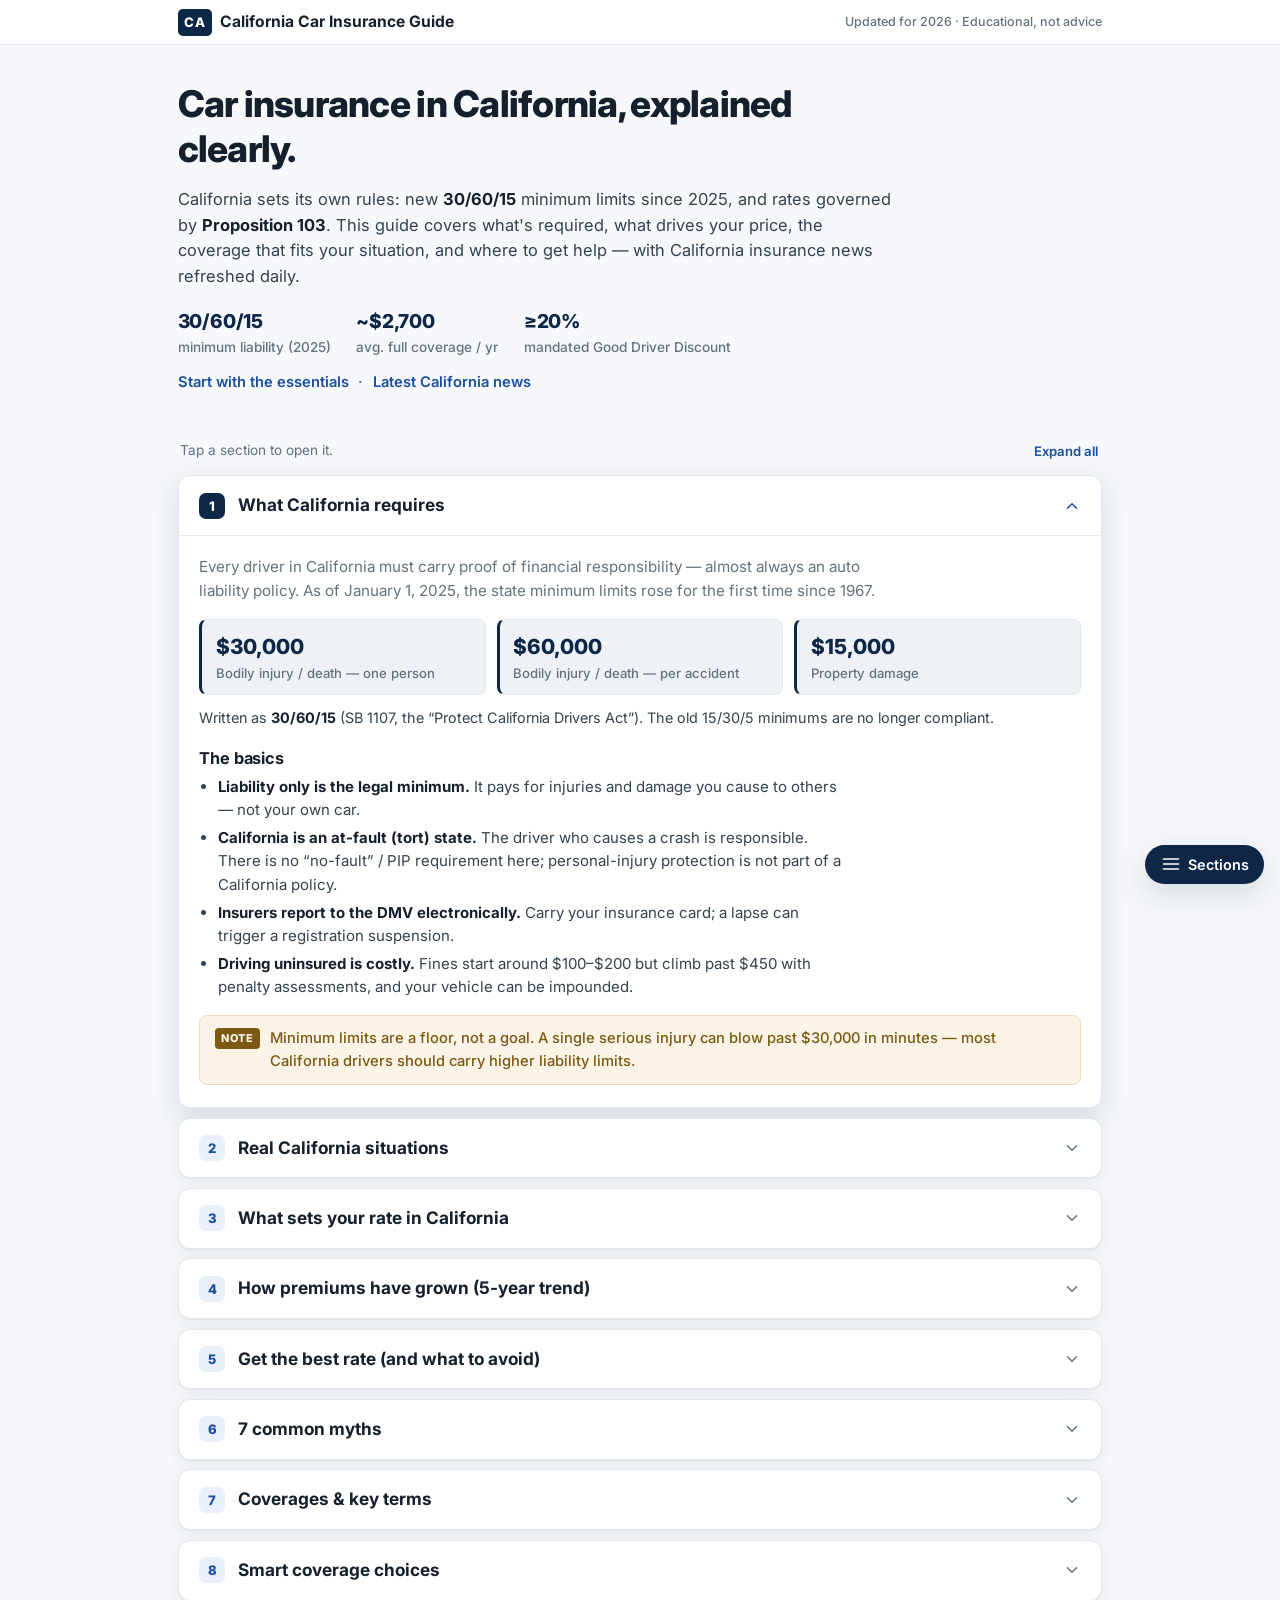
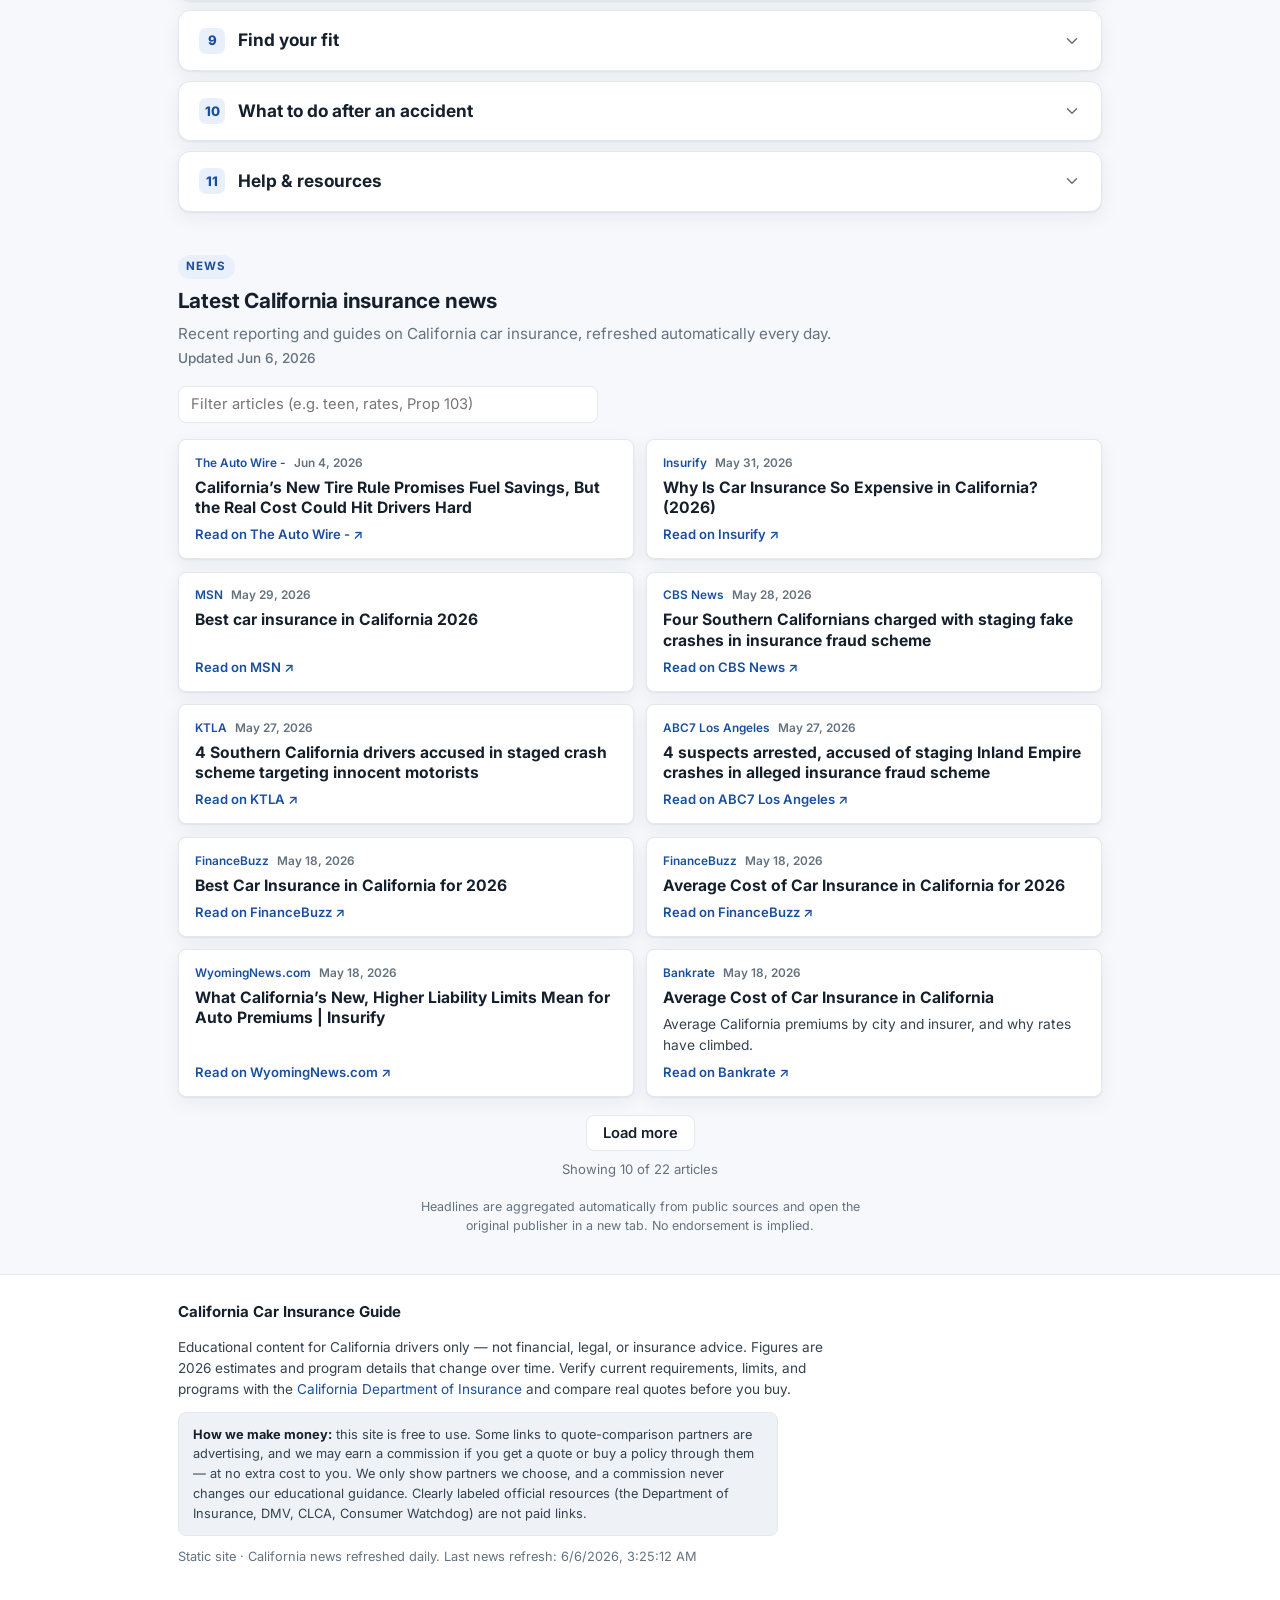
==== commit 542ead2d: "Add SEO prerender, affiliate scaffolding, and analytics config - scripts/prerender.mjs: bakes all 11" ====
--- a/index.html
+++ b/index.html
@@ -6,9 +6,25 @@
   <meta name="theme-color" content="#0f2747" />
   <title>California Car Insurance Guide — Coverage, Rates & Help</title>
   <meta name="description" content="A clear, California-only guide to car insurance: the 2025 30/60/15 minimums, how Proposition 103 sets your rate, coverages and key terms, smart coverage choices, profile-based recommendations, official help and low-cost programs, plus daily California insurance news." />
+  <link rel="canonical" href="https://700799.github.io/car-insurance/" />
+
   <meta property="og:title" content="California Car Insurance Guide" />
   <meta property="og:description" content="California-only car insurance guide: requirements, rate factors under Prop 103, coverages, recommendations, official resources, and daily news." />
   <meta property="og:type" content="website" />
+  <meta property="og:url" content="https://700799.github.io/car-insurance/" />
+  <meta property="og:image" content="https://700799.github.io/car-insurance/assets/og-image.svg" />
+  <meta name="twitter:card" content="summary_large_image" />
+  <meta name="twitter:title" content="California Car Insurance Guide" />
+  <meta name="twitter:description" content="California-only car insurance guide: 30/60/15 minimums, Prop 103 rate factors, coverages, recommendations, and daily news." />
+  <meta name="twitter:image" content="https://700799.github.io/car-insurance/assets/og-image.svg" />
+
+  <!-- Structured data (JSON-LD) is generated by scripts/prerender.mjs -->
+  <!-- JSONLD:START -->
+  <script type="application/ld+json">{"@context":"https://schema.org","@type":"WebSite","name":"California Car Insurance Guide","url":"https://700799.github.io/car-insurance/","description":"A clear, California-only guide to car insurance: 30/60/15 minimums, Proposition 103 rate factors, coverages, recommendations, and daily news."}</script>
+  <script type="application/ld+json">{"@context":"https://schema.org","@type":"Organization","name":"California Car Insurance Guide","url":"https://700799.github.io/car-insurance/","logo":"https://700799.github.io/car-insurance/assets/og-image.svg"}</script>
+  <script type="application/ld+json">{"@context":"https://schema.org","@type":"BreadcrumbList","itemListElement":[{"@type":"ListItem","position":1,"name":"What California requires","item":"https://700799.github.io/car-insurance/#essentials"},{"@type":"ListItem","position":2,"name":"Real California situations","item":"https://700799.github.io/car-insurance/#situations"},{"@type":"ListItem","position":3,"name":"What sets your rate in California","item":"https://700799.github.io/car-insurance/#rate"},{"@type":"ListItem","position":4,"name":"How premiums have grown (5-year trend)","item":"https://700799.github.io/car-insurance/#trends"},{"@type":"ListItem","position":5,"name":"Get the best rate (and what to avoid)","item":"https://700799.github.io/car-insurance/#bestrate"},{"@type":"ListItem","position":6,"name":"7 common myths","item":"https://700799.github.io/car-insurance/#myths"},{"@type":"ListItem","position":7,"name":"Coverages & key terms","item":"https://700799.github.io/car-insurance/#coverages"},{"@type":"ListItem","position":8,"name":"Smart coverage choices","item":"https://700799.github.io/car-insurance/#choices"},{"@type":"ListItem","position":9,"name":"Find your fit","item":"https://700799.github.io/car-insurance/#profiles"},{"@type":"ListItem","position":10,"name":"What to do after an accident","item":"https://700799.github.io/car-insurance/#accident"},{"@type":"ListItem","position":11,"name":"Help & resources","item":"https://700799.github.io/car-insurance/#resources"}]}</script>
+  <script type="application/ld+json">{"@context":"https://schema.org","@type":"FAQPage","mainEntity":[{"@type":"Question","name":"Red cars cost more to insure.","acceptedAnswer":{"@type":"Answer","text":"Color is not a rating factor anywhere — and California can't even use it. Insurers rate on make, model, trim, engine, repair cost, and theft rates, never paint color."}},{"@type":"Question","name":"My credit score affects my California rate.","acceptedAnswer":{"@type":"Answer","text":"Not here. California is one of a handful of states (with MA, HI, MI) that bans credit-based insurance scores for auto. Your credit can't legally raise your premium."}},{"@type":"Question","name":"Men always pay more than women (or vice-versa).","acceptedAnswer":{"@type":"Answer","text":"California banned gender as an auto rating factor in 2019. Two otherwise-identical drivers can't be priced differently on gender here."}},{"@type":"Question","name":"The state minimum means I'm fully protected.","acceptedAnswer":{"@type":"Answer","text":"30/60/15 is the legal floor, not real protection. A single ER visit or a totaled newer car can exceed it — and you personally owe the rest."}},{"@type":"Question","name":"Older / low-value cars don't need any coverage.","acceptedAnswer":{"@type":"Answer","text":"You still must carry liability to drive legally in California, even on a $500 beater. You can drop collision/comp on it — but never liability."}},{"@type":"Question","name":"My insurer automatically gives me every discount.","acceptedAnswer":{"@type":"Answer","text":"Often not. The Good Driver Discount is mandated, but good-student, mileage, bundling, and course credits frequently require you to ask and provide proof."}},{"@type":"Question","name":"One ticket or claim ruins my rate forever.","acceptedAnswer":{"@type":"Answer","text":"Surcharges fade over time, and a clean ~3-year record restores the Good Driver Discount. Shopping around after an incident usually finds a better-priced insurer."}},{"@type":"Question","name":"What is the minimum car insurance required in California?","acceptedAnswer":{"@type":"Answer","text":"Since January 1, 2025 California requires 30/60/15 liability limits: $30,000 bodily injury per person, $60,000 per accident, and $15,000 property damage (SB 1107)."}}]}</script>
+<!-- JSONLD:END -->
 
   <link rel="icon" href="data:image/svg+xml,%3Csvg xmlns='http://www.w3.org/2000/svg' viewBox='0 0 32 32'%3E%3Crect width='32' height='32' rx='6' fill='%230f2747'/%3E%3Ctext x='16' y='22' font-family='Arial' font-size='15' font-weight='bold' fill='%23ffffff' text-anchor='middle'%3ECA%3C/text%3E%3C/svg%3E" />
 
@@ -55,7 +71,30 @@
   </section>
 
   <main>
-    <div id="sections" class="sections"><!-- sections injected by JS --></div>
+    <div id="sections" class="sections">
+      <!-- Static content for crawlers & no-JS users; replaced by the interactive
+           app when JavaScript runs. Generated by scripts/prerender.mjs. -->
+      <!-- PRERENDER:START -->
+<section class="pr-section" id="essentials" aria-labelledby="essentials-h"><h2 id="essentials-h" class="pr-h2"><span class="pr-num">1</span> What California requires</h2><p class="pr-sub">Every driver in California must carry proof of financial responsibility — almost always an auto liability policy. As of January 1, 2025, the state minimum limits rose for the first time since 1967.</p><ul class="pr-mins"><li><strong>$30,000</strong> — Bodily injury / death — one person</li><li><strong>$60,000</strong> — Bodily injury / death — per accident</li><li><strong>$15,000</strong> — Property damage</li></ul><p>Written as 30/60/15 (SB 1107, the “Protect California Drivers Act”). The old 15/30/5 minimums are no longer compliant.</p><div class="pr-prose">
+      <h3>The basics</h3>
+      <ul>
+        <li><strong>Liability only is the legal minimum.</strong> It pays for injuries and damage you cause to others — not your own car.</li>
+        <li><strong>California is an at-fault (tort) state.</strong> The driver who causes a crash is responsible. There is no “no-fault” / PIP requirement here; personal-injury protection is not part of a California policy.</li>
+        <li><strong>Insurers report to the DMV electronically.</strong> Carry your insurance card; a lapse can trigger a registration suspension.</li>
+        <li><strong>Driving uninsured is costly.</strong> Fines start around $100–$200 but climb past $450 with penalty assessments, and your vehicle can be impounded.</li>
+      </ul></div><p class="pr-note">Minimum limits are a floor, not a goal. A single serious injury can blow past $30,000 in minutes — most California drivers should carry higher liability limits.</p></section>
+<section class="pr-section" id="situations" aria-labelledby="situations-h"><h2 id="situations-h" class="pr-h2"><span class="pr-num">2</span> Real California situations</h2><p class="pr-sub">Four situations California teens and new drivers actually face, and the coverage that mattered.</p><article class="pr-case"><h3>At-fault rear-end, Sacramento</h3><p class="pr-tag">New driver · liability</p><p>A new driver rear-ended an SUV. The other party's repairs and a minor injury claim quickly approached the state minimum. With only 30/60/15, there was little room to spare.</p><p><strong>Lesson:</strong> California's minimums are low. Higher bodily-injury limits (e.g. 100/300) protect your savings if you're at fault.</p></article><article class="pr-case"><h3>Uninsured driver, Los Angeles</h3><p class="pr-tag">Hit by uninsured · UM</p><p>A driver with no insurance ran a light and fled. About one in six California drivers is uninsured, so there was no one to bill. Uninsured-motorist coverage paid the medical bills and repairs.</p><p><strong>Lesson:</strong> California lets you waive uninsured-motorist coverage in writing — don't. It's inexpensive and common here.</p></article><article class="pr-case"><h3>Teen on the family policy</h3><p class="pr-tag">Teen · discounts</p><p>Instead of a standalone policy (often $7,000+ a year), a 17-year-old was added to a parent's policy and kept a B average for the good-student discount, cutting the added cost substantially.</p><p><strong>Lesson:</strong> Stay on a parent's policy and stack the good-student discount. After three clean years, the 20% Good Driver Discount applies.</p></article><article class="pr-case"><h3>Paid-off commuter car</h3><p class="pr-tag">Older car · trade-off</p><p>A 12-year-old car worth about $3,000 still carried collision and comprehensive. The premiums plus the deductible were nearing the car's value, so the owner dropped them and kept strong liability.</p><p><strong>Lesson:</strong> When collision + comprehensive cost more than ~10% of the car's value, dropping them often makes sense.</p></article></section>
+<section class="pr-section" id="rate" aria-labelledby="rate-h"><h2 id="rate-h" class="pr-h2"><span class="pr-num">3</span> What sets your rate in California</h2><p class="pr-sub">California is unusual. Under Proposition 103 (1988), the Department of Insurance must approve rates in advance, and insurers must weight three mandatory factors most heavily — in this order.</p><ul class="pr-stats"><li><strong>~$2,700/yr</strong> Avg. full coverage (2026)</li><li><strong>~$700/yr</strong> Avg. minimum coverage</li><li><strong>40–50%</strong> Rate rise over ~2 years</li><li><strong>≥20%</strong> Mandated Good Driver Discount</li></ul><h3>The three mandatory factors (in order of weight)</h3><ol class="pr-mand"><li><strong>1. Driving safety record.</strong> Accidents and violations carry the most weight. A clean record is the single biggest lever you control.</li><li><strong>2. Annual miles driven.</strong> California explicitly rewards lower mileage. Fewer miles means lower risk and a lower rate.</li><li><strong>3. Years of driving experience.</strong> More experience lowers your rate over time — a major reason new drivers pay the most.</li></ol><h3>What California prohibits</h3><ul><li><strong>Credit score.</strong> Cannot be used for auto insurance in California.</li><li><strong>Gender.</strong> Banned as a rating factor since 2019.</li><li><strong>ZIP code as the primary factor.</strong> Location may be a secondary factor only — it can't outweigh the three mandatory ones.</li></ul><p class="pr-note">Rates have climbed sharply (rising repair costs, claims severity, and wildfire-driven losses across the market). Optional secondary factors insurers may use include vehicle type, marital status, and annual mileage bands — but never credit or gender.</p></section>
+<section class="pr-section" id="trends" aria-labelledby="trends-h"><h2 id="trends-h" class="pr-h2"><span class="pr-num">4</span> How premiums have grown (5-year trend)</h2><p class="pr-sub">Average annual full-coverage premium in California over the past five years. Toggle a profile to see how a driver, vehicle, or violation changes the trajectory. Tap the legend chips to compare.</p><p>Average annual full-coverage premium in California, 2022–2026, by driver profile:</p><ul class="pr-trend"><li><strong>CA average:</strong> $1,900 → $2,719 (Statewide full-coverage average. Up about 43% since 2022 — repair costs, theft, wildfire losses, and the 2025 30/60/15 minimums.)</li><li><strong>Teen / new driver:</strong> $5,035 → $7,205 (16–19 year-olds pay roughly 2.5–3× the average. Staying on a family policy and the good-student discount cut this sharply.)</li><li><strong>After a DUI:</strong> $4,370 → $6,254 (A DUI raises a California premium by roughly 125–175%. It stays on your record 10 years, though rates ease after 3–5.)</li><li><strong>Speeding ticket / 1 point:</strong> $2,584 → $3,698 (One speeding ticket (1 point) adds about 25–44% for ~3 years in California.)</li><li><strong>Luxury / high-value car:</strong> $2,945 → $4,214 (Pricier parts, higher repair and theft costs, and (for EVs) costly battery repair push luxury-vehicle premiums well above average.)</li><li><strong>Strong safety features:</strong> $1,672 → $2,393 (Automatic braking, blind-spot and lane-keep assist, and good crash-test ratings can earn discounts that pull the premium below average.)</li><li><strong>Good Driver (clean 3+ yrs):</strong> $1,520 → $2,175 (California's mandated Good Driver Discount is at least 20% off — the green-zone everyone should aim for.)</li></ul><p class="pr-note">Illustrative California estimates built from 2026 averages (Bankrate, MoneyGeek, Insurify, The Zebra) and typical CA multipliers. Not quotes.</p></section>
+<section class="pr-section" id="bestrate" aria-labelledby="bestrate-h"><h2 id="bestrate-h" class="pr-h2"><span class="pr-num">5</span> Get the best rate (and what to avoid)</h2><p class="pr-sub">How to get the lowest legitimate rate in California — built around the way Prop 103 actually prices policies. These are the moves that move the needle, plus the traps that quietly cost you.</p><h3>Do this — the moves that lower your rate</h3><ul><li><strong>Compare at least 3–5 real quotes</strong> California rates for identical coverage can differ by well over 100% between insurers. Comparison shopping is the single biggest lever — re-quote every 1–2 years and after any life change.</li><li><strong>Always claim the Good Driver Discount</strong> Prop 103 guarantees ≥20% off for ~3 years' clean driving (no more than one point). It's the law — make sure every quote applies it.</li><li><strong>Report your true (low) mileage</strong> Miles driven is the #2 mandatory factor in California. If you drive less than you used to — remote work, a short commute — update it. Verified-mileage and telematics programs can cut more.</li><li><strong>Raise your deductible to 'oops' money</strong> Going from $250 to $1,000 can drop collision/comp 15–30%. Pick the highest deductible you could comfortably pay tomorrow and pocket the savings.</li><li><strong>Right-size coverage to the car</strong> On a paid-off car worth under ~$4k, dropping collision/comprehensive often beats paying for them (the 10% rule). Keep strong liability + UM regardless.</li><li><strong>Stack every discount you qualify for</strong> Bundle auto with renters/home, multi-car, good-student (B average), driver-training, paperless/auto-pay, and defensive-driving course credits. Ask explicitly — they aren't always automatic.</li><li><strong>Keep continuous coverage</strong> Even one lapse raises your rate and can suspend your registration. If you sell a car, keep a non-owner policy or transfer coverage rather than going bare.</li><li><strong>Pay in full and go paperless</strong> Many California insurers offer a paid-in-full discount and small e-billing credits. If you pay monthly, compare the installment fees.</li></ul><h3>Avoid this — the quiet money-wasters</h3><ul><li><strong>Auto-renewing for years</strong> 'Loyalty' often means price creep. Insurers bank on inertia — the renewal quote is rarely your best quote.</li><li><strong>Buying only the state minimum by default</strong> 30/60/15 is cheap but thin; one serious injury blows past it and you pay the rest. Don't confuse 'cheapest premium' with 'best value'.</li><li><strong>Waiving uninsured-motorist coverage</strong> California lets you reject UM/UIM in writing. Don't — roughly 1 in 6 California drivers is uninsured, and UM is inexpensive.</li><li><strong>Letting a small claim raise your rate</strong> Filing a claim that's barely above your deductible can cost you more in surcharges than it pays. For minor damage, get an estimate first.</li><li><strong>Guessing your mileage too high</strong> Overstating annual miles inflates your premium under California's rules. Use your real odometer trend.</li><li><strong>Ignoring the car you buy</strong> Insurance cost varies hugely by model (repair cost, theft rates, EV battery repair). Get a quote before you buy the car, not after.</li></ul><p class="pr-note">What you can't be charged for in California: your credit score and your gender — both are banned. Be skeptical of any 'tip' or quote that leans on those.</p></section>
+<section class="pr-section" id="myths" aria-labelledby="myths-h"><h2 id="myths-h" class="pr-h2"><span class="pr-num">6</span> 7 common myths</h2><p class="pr-sub">Misconceptions cost California drivers real money. Here are seven of the most common — and the truth, with the California angle.</p><div class="pr-myth"><h3>Myth: Red cars cost more to insure.</h3><p><strong>Truth:</strong> Color is not a rating factor anywhere — and California can't even use it. Insurers rate on make, model, trim, engine, repair cost, and theft rates, never paint color.</p></div><div class="pr-myth"><h3>Myth: My credit score affects my California rate.</h3><p><strong>Truth:</strong> Not here. California is one of a handful of states (with MA, HI, MI) that bans credit-based insurance scores for auto. Your credit can't legally raise your premium.</p></div><div class="pr-myth"><h3>Myth: Men always pay more than women (or vice-versa).</h3><p><strong>Truth:</strong> California banned gender as an auto rating factor in 2019. Two otherwise-identical drivers can't be priced differently on gender here.</p></div><div class="pr-myth"><h3>Myth: The state minimum means I'm fully protected.</h3><p><strong>Truth:</strong> 30/60/15 is the legal floor, not real protection. A single ER visit or a totaled newer car can exceed it — and you personally owe the rest.</p></div><div class="pr-myth"><h3>Myth: Older / low-value cars don't need any coverage.</h3><p><strong>Truth:</strong> You still must carry liability to drive legally in California, even on a $500 beater. You can drop collision/comp on it — but never liability.</p></div><div class="pr-myth"><h3>Myth: My insurer automatically gives me every discount.</h3><p><strong>Truth:</strong> Often not. The Good Driver Discount is mandated, but good-student, mileage, bundling, and course credits frequently require you to ask and provide proof.</p></div><div class="pr-myth"><h3>Myth: One ticket or claim ruins my rate forever.</h3><p><strong>Truth:</strong> Surcharges fade over time, and a clean ~3-year record restores the Good Driver Discount. Shopping around after an incident usually finds a better-priced insurer.</p></div></section>
+<section class="pr-section" id="coverages" aria-labelledby="coverages-h"><h2 id="coverages-h" class="pr-h2"><span class="pr-num">7</span> Coverages &amp; key terms</h2><p class="pr-sub">The coverages on a California policy, in plain terms. The note on each is the California-specific point to remember.</p><dl class="pr-terms"><dt>Bodily Injury &amp; Property Damage liability</dt><dd>Pays for injuries and property you cause others. The required 30/60/15 limits are the minimum. <em>California: Required statewide. Most drivers should buy more than the minimum.</em></dd><dt>Collision</dt><dd>Repairs or replaces your own car after a crash, regardless of fault. <em>California: Optional, but required by lenders. Weigh it against your car's value.</em></dd><dt>Comprehensive</dt><dd>Covers your car for theft, vandalism, fire, falling objects, and weather. <em>California: Worth more in cities (theft) and wildfire/storm-exposed areas.</em></dd><dt>Uninsured / Underinsured Motorist (UM/UIM)</dt><dd>Pays your bills when an at-fault driver has no insurance or too little — including hit-and-runs. <em>California: Insurers must offer it; you can reject it only in writing. With ~1 in 6 drivers uninsured, keep it.</em></dd><dt>Medical Payments (MedPay)</dt><dd>Covers medical bills for you and your passengers regardless of fault. <em>California: Optional. California has no no-fault/PIP, so MedPay is the main first-party medical add-on.</em></dd><dt>GAP</dt><dd>If a financed car is totaled, pays the difference between the loan balance and the car's value. <em>California: Useful on new, financed, or leased cars that depreciate quickly.</em></dd><dt>Deductible</dt><dd>What you pay out of pocket on a collision or comprehensive claim before coverage applies. <em>California: A higher deductible lowers your premium — pick an amount you could pay today.</em></dd><dt>Good Driver Discount</dt><dd>A California-mandated discount of at least 20% for qualifying drivers. <em>California: Requires ~3 years' experience and a clean record (no more than one point).</em></dd></dl></section>
+<section class="pr-section" id="choices" aria-labelledby="choices-h"><h2 id="choices-h" class="pr-h2"><span class="pr-num">8</span> Smart coverage choices</h2><p class="pr-sub">Coverage is a balance between premium and risk. Here is how the main trade-offs play out in California.</p><h3>Choosing a deductible</h3><table class="pr-table"><thead><tr><th>Deductible</th><th>Collision + comp premium</th><th>You pay per claim</th></tr></thead><tbody><tr><td>$250</td><td>Highest</td><td>$250</td></tr><tr><td>$500</td><td>Baseline</td><td>$500</td></tr><tr><td>$1,000</td><td>~15–25% lower</td><td>$1,000</td></tr><tr><td>$2,000</td><td>~30–40% lower</td><td>$2,000</td></tr></tbody></table><p class="pr-note">Illustrative. Raising your deductible lowers the premium but increases what you pay after a claim.</p><h3>Rules of thumb</h3><ul><li><strong>Buy more than 30/60/15.</strong> State minimums are low. If you have any assets, 100/300/100 bodily-injury limits are a common, affordable step up.</li><li><strong>Keep uninsured-motorist coverage.</strong> California lets you waive it in writing, but with so many uninsured drivers it's one of the best values on the policy.</li><li><strong>Use the 10% rule on older cars.</strong> If collision + comprehensive plus the deductible exceed ~10% of the car's value, consider dropping them.</li><li><strong>Lean on California's mileage factor.</strong> Because miles driven is a mandatory factor, low-mileage and verified-mileage programs can meaningfully cut your rate.</li><li><strong>Earn and keep the Good Driver Discount.</strong> Three clean years and you qualify for at least 20% off — protect it.</li><li><strong>Re-shop after any rate hike.</strong> Approved rate changes vary by insurer. The same coverage can differ by hundreds of dollars a year.</li></ul></section>
+<section class="pr-section" id="profiles" aria-labelledby="profiles-h"><h2 id="profiles-h" class="pr-h2"><span class="pr-num">9</span> Find your fit</h2><p class="pr-sub">Pick the driver closest to you to see three coverage options, the recommended choice, and a deductible — all framed for California. Then build your own below.</p><article class="pr-profile"><h3>Low-mileage, experienced</h3><p class="pr-tag">Clean record · few miles · older paid-off car</p><p>10+ years' experience · Low annual mileage · Owns an older car outright · Qualifies for Good Driver Discount</p><p><strong>Recommended:</strong> Liability at 100/300/100 + UM/UIM; skip collision/comp on a low-value car.</p><ul><li><strong>Deductible:</strong> N/A (collision dropped); comprehensive only if car still worth ~$4k+, then $1,000</li><li><strong>Liability:</strong> 100/300/100</li><li><strong>Add-ons:</strong> UM/UIM · Low-mileage program · Good Driver Discount</li></ul><p>Low mileage and a clean record are exactly what California rewards. Put the savings into stronger liability and keep UM rather than insuring a low-value car.</p></article><article class="pr-profile"><h3>Los Angeles city driver</h3><p class="pr-tag">Urban · street parking · newer car</p><p>Dense urban ZIP · Higher theft/vandalism risk · Car is 0–6 years old · More miles in traffic</p><p><strong>Recommended:</strong> Full coverage (liability + collision + comprehensive) + UM/UIM.</p><ul><li><strong>Deductible:</strong> $500</li><li><strong>Liability:</strong> 100/300/100</li><li><strong>Add-ons:</strong> Comprehensive · UM/UIM · Anti-theft / secured-parking discount</li></ul><p>Los Angeles is among California's most expensive areas, with real theft and crash exposure. Comprehensive matters; a garage or alarm and verified low mileage help offset the cost.</p></article><article class="pr-profile"><h3>New teen driver</h3><p class="pr-tag">16–18 · on the family policy</p><p>Newly licensed · Highest crash risk · Eligible for good-student discount · Gender can't raise the rate in CA</p><p><strong>Recommended:</strong> Add the teen to a parent's policy with full coverage.</p><ul><li><strong>Deductible:</strong> $500</li><li><strong>Liability:</strong> 100/300/100 to protect family assets</li><li><strong>Add-ons:</strong> Good-student discount · Driver-training course · Assign teen to the cheapest car</li></ul><p>A standalone teen policy is far costlier than being added to the family policy. Because California bans gender as a factor, young men in particular fare better here than in most states. The 20% Good Driver Discount arrives after three clean years.</p></article><article class="pr-profile"><h3>New or financed car</h3><p class="pr-tag">Loan or lease · depreciates fast</p><p>Has a loan or lease · Lender requires coverage · Car loses value quickly · Wants it protected</p><p><strong>Recommended:</strong> Full coverage (required by the lender).</p><ul><li><strong>Deductible:</strong> $500</li><li><strong>Liability:</strong> 100/300/100</li><li><strong>Add-ons:</strong> GAP insurance · New-car replacement if offered</li></ul><p>Lenders require full coverage, and a new car can be worth less than you owe early on — GAP bridges that. The state minimum 30/60/15 is too thin for a driver with assets and a loan.</p></article><article class="pr-profile"><h3>Tight budget, older car</h3><p class="pr-tag">Cheap car · keep it legal &amp; cheap</p><p>Car worth under ~$4k · Owns it outright · Tight monthly budget · Could absorb losing the car</p><p><strong>Recommended:</strong> Liability only — drop collision &amp; comprehensive.</p><ul><li><strong>Deductible:</strong> High ($1,000+), or self-insure the car</li><li><strong>Liability:</strong> At least 30/60/15; step up if you have assets</li><li><strong>Add-ons:</strong> UM/UIM if affordable · Check the California Low Cost Auto (CLCA) program</li></ul><p>On a sub-$4k car, paying for collision/comp rarely pays off. Keep liability legal, add cheap UM, and if your income qualifies, the state CLCA program may beat any standard quote.</p></article><article class="pr-profile"><h3>Income-eligible driver</h3><p class="pr-tag">Good record · lower income · car ≤ $25k</p><p>Household income within program limits · Valid California license, 16+ · Good driving record · Vehicle valued ≤ $25,000</p><p><strong>Recommended:</strong> California Low Cost Automobile (CLCA) liability policy.</p><ul><li><strong>Deductible:</strong> N/A (liability program)</li><li><strong>Liability:</strong> Program limits (lower than standard, but legally compliant)</li><li><strong>Add-ons:</strong> Optional UM/UIM · Optional MedPay</li></ul><p>CLCA (mylowcostauto.com) is a state program for income-eligible good drivers. Typical premiums run a few hundred dollars a year — often the cheapest legal option for those who qualify.</p></article></section>
+<section class="pr-section" id="accident" aria-labelledby="accident-h"><h2 id="accident-h" class="pr-h2"><span class="pr-num">10</span> What to do after an accident</h2><p class="pr-sub">If you're in a crash in California, what you do in the first minutes and days matters — for safety, for the law, and for your claim. Here's exactly what to do.</p><h3>Step by step</h3><ol class="pr-steps"><li><strong>Stop and stay safe.</strong> Never leave the scene — leaving an injury crash is a felony in California. If the cars are drivable and it's safe, move them out of traffic and turn on hazards. Check everyone for injuries.</li><li><strong>Call 911 if anyone's hurt or roads are blocked.</strong> Get medical help and police on scene for any injury, death, or major damage. A police report is invaluable for your claim even when officers don't always respond to minor fender-benders.</li><li><strong>Exchange information.</strong> Get the other driver's name, phone, address, driver's license number, license plate, and insurance company + policy number. Note the car's make/model/color.</li><li><strong>Document everything.</strong> Photograph all vehicles, damage, positions, skid marks, street signs, and the overall scene. Get names and numbers of any witnesses. Write down the time, location, and what happened while it's fresh.</li><li><strong>Don't admit fault or over-share.</strong> Be polite but don't say 'it was my fault' or speculate — fault is for the insurers and, in California's at-fault system, can be shared. Stick to facts when speaking with the other driver or police.</li><li><strong>Report it to your insurer promptly.</strong> Call your own insurer (or use its app) as soon as you safely can, even if you weren't at fault. Prompt notice is usually required by your policy. Give facts; let them handle liability.</li><li><strong>Get medical attention — and keep records.</strong> See a doctor even if you feel fine; some injuries surface later. Keep all bills and records. In California, MedPay (if you bought it) helps regardless of fault, since the state has no PIP.</li><li><strong>Know the California reporting rules.</strong> You must file form SR-1 with the DMV within 10 days if anyone is injured/killed or property damage exceeds $1,000 (nearly every crash). This is separate from any police or insurance report.</li></ol><h3>Don't</h3><ul><li>Don't leave the scene — it can turn a fender-bender into a crime.</li><li>Don't admit fault or apologize in a way that assigns blame.</li><li>Don't accept cash to 'skip insurance' — hidden injuries and damage can cost you later.</li><li>Don't sign anything from the other driver or a non-police party at the scene.</li><li>Don't forget the SR-1 — the DMV deadline is 10 days and missing it can suspend your license.</li></ul><h3>Keep in your glovebox</h3><ul><li>Insurance card (in the glovebox + a photo on your phone)</li><li>Driver's license &amp; registration</li><li>Phone for photos and calls</li><li>Pen &amp; paper or a notes app</li><li>Emergency contacts</li><li>Roadside/tow number</li></ul></section>
+<section class="pr-section" id="resources" aria-labelledby="resources-h"><h2 id="resources-h" class="pr-h2"><span class="pr-num">11</span> Help &amp; resources</h2><p class="pr-sub">Official California programs and help. These are the places to verify requirements, find low-cost options, and get assistance.</p><ul class="pr-res"><li><strong>California Department of Insurance</strong> — Regulator under Prop 103. Compare rates, check a company or agent's license, and file a complaint. Consumer hotline 1-800-927-4357. <a href="https://www.insurance.ca.gov/01-consumers/105-type/95-guides/01-auto/" target="_blank" rel="noopener noreferrer">insurance.ca.gov</a></li><li><strong>California Low Cost Auto (CLCA)</strong> — State program providing affordable liability insurance to income-eligible good drivers with a vehicle valued at $25,000 or less. <a href="https://www.mylowcostauto.com/" target="_blank" rel="noopener noreferrer">mylowcostauto.com</a></li><li><strong>Good Driver Discount</strong> — Prop 103 guarantees at least 20% off for drivers with ~3 years' experience and a clean record. Ask every insurer if you qualify. <a href="https://www.insurance.ca.gov/01-consumers/105-type/95-guides/01-auto/prop103.cfm" target="_blank" rel="noopener noreferrer">Prop 103 guide</a></li><li><strong>California DMV — insurance requirements</strong> — Proof-of-insurance rules, electronic reporting, and what happens to your registration if coverage lapses. <a href="https://www.dmv.ca.gov/portal/vehicle-registration/insurance-requirements/" target="_blank" rel="noopener noreferrer">dmv.ca.gov</a></li><li><strong>Consumer Watchdog</strong> — The nonprofit behind Prop 103. Tracks rate filings and challenges increases on behalf of California drivers. <a href="https://consumerwatchdog.org/insurance/proposition-103/" target="_blank" rel="noopener noreferrer">consumerwatchdog.org</a></li></ul></section>
+<!-- PRERENDER:END -->
+    </div>
 
     <!-- News -->
     <section id="news" class="news" aria-labelledby="newsTitle">
@@ -107,10 +146,23 @@
         <a href="https://www.insurance.ca.gov/" target="_blank" rel="noopener noreferrer">California Department of Insurance</a>
         and compare real quotes before you buy.
       </p>
+      <p class="footer__disclosure" id="affiliateDisclosure">
+        <strong>How we make money:</strong> this site is free to use. Some links to quote-comparison
+        partners are advertising, and we may earn a commission if you get a quote or buy a policy
+        through them — at no extra cost to you. We only show partners we choose, and a commission
+        never changes our educational guidance. Clearly labeled official resources
+        (the Department of Insurance, DMV, CLCA, Consumer Watchdog) are not paid links.
+      </p>
       <p class="footer__meta">Static site · California news refreshed daily. <span id="footerUpdated"></span></p>
     </div>
   </footer>
 
+  <!-- Optional, privacy-friendly analytics. Disabled by default. To enable, set
+       window.ANALYTICS below (see README → "Turn on analytics"). Example (Plausible):
+       <script defer data-domain="yourdomain.com" src="https://plausible.io/js/script.js"></script> -->
+  <script>window.ANALYTICS = null; /* e.g. { provider: "plausible", domain: "yourdomain.com" } */</script>
+
+  <script src="assets/js/partners.js"></script>
   <script src="assets/js/content.js"></script>
   <script src="assets/js/app.js"></script>
 </body>
--- a/assets/css/styles.css
+++ b/assets/css/styles.css
@@ -32,11 +32,28 @@
 }
 
 * { box-sizing: border-box; }
-html { scroll-behavior: smooth; scroll-padding-top: 70px; -webkit-text-size-adjust: 100%; }
+/* overflow-x: clip (not hidden) stops sideways scroll WITHOUT breaking the
+   sticky masthead — `hidden` on html/body turns them into a scroll container
+   and kills position: sticky; `clip` does not. */
+html { scroll-behavior: smooth; scroll-padding-top: 70px; -webkit-text-size-adjust: 100%; overflow-x: clip; }
 body {
   margin: 0; font-family: var(--font); color: var(--ink); background: var(--bg);
   font-size: 15px; line-height: 1.55; -webkit-font-smoothing: antialiased;
+  overflow-x: clip; overflow-wrap: break-word; max-width: 100%;
 }
+img, svg, table, iframe { max-width: 100%; }
+
+/* Prevent CSS grid/flex "track blowout": a long unbreakable token (e.g.
+   "Uninsured/Underinsured", "100/300/100", or a long headline) can force a
+   1fr track wider than the screen, causing horizontal overflow and a warped
+   layout. Letting items shrink (min-width:0) and wrap fixes it. */
+.grid > *, .news__grid > *, .opts > *, .pcards > *, .stats > *, .mins > *,
+.builder__grid > *, .rules > *, .res > *, .terms > *, .mand > *,
+.verdict, .rec, .article { min-width: 0; }
+.article__title, .article__snippet, .article__meta, .opt__name, .opt__list li,
+.term > summary, .term__note, .verdict dd, .case__body, .case__lesson,
+.resource__what, .resource__link, .rule__t, .mand__desc, .pcard__tag,
+.banned__item, .min__v, .stat__lbl, .fmenu__link { overflow-wrap: anywhere; }
 h1, h2, h3, h4 { line-height: 1.25; margin: 0 0 .4em; font-weight: 700; letter-spacing: -0.01em; color: var(--ink); }
 p { margin: 0 0 .9em; }
 a { color: var(--blue-2); text-decoration: none; }
@@ -81,11 +98,31 @@
 .intro__num { font-size: 1.2rem; font-weight: 800; color: var(--navy); letter-spacing: -0.01em; }
 .intro__links { font-size: .92rem; font-weight: 600; color: var(--muted); display: flex; gap: .6rem; align-items: center; }
 
-/* ---- Sections ---- */
-.sections { max-width: var(--maxw); margin: 0 auto; padding: 1rem 1.1rem 0; display: grid; gap: 1.4rem; }
-.panel { background: var(--card); border: 1px solid var(--line); border-radius: var(--r-lg); box-shadow: var(--shadow); padding: 1.4rem 1.5rem; scroll-margin-top: 64px; }
-@media (max-width: 600px) { .panel { padding: 1.2rem 1.1rem; } }
-
+/* ---- Sections as drawers (accordion) ---- */
+.sections { max-width: var(--maxw); margin: 0 auto; padding: 1rem 1.1rem 0; display: grid; gap: .6rem; }
+
+.drawers__bar { display: flex; align-items: center; justify-content: space-between; gap: 1rem; margin: 0 .15rem .2rem; }
+.drawers__hint { color: var(--muted); font-size: .85rem; }
+.drawers__toggle { font-family: inherit; font-size: .82rem; font-weight: 600; color: var(--blue-2); background: none; border: none; cursor: pointer; padding: .25rem .15rem; }
+.drawers__toggle:hover { text-decoration: underline; }
+
+.drawer { background: var(--card); border: 1px solid var(--line); border-radius: var(--r-lg); box-shadow: var(--shadow); scroll-margin-top: 64px; overflow: hidden; }
+.drawer[open] { box-shadow: var(--shadow-md); }
+.drawer__head { display: flex; align-items: center; gap: .8rem; cursor: pointer; list-style: none; padding: 1rem 1.3rem; font-weight: 700; user-select: none; }
+.drawer__head::-webkit-details-marker { display: none; }
+.drawer__head:hover { background: var(--line-2); }
+.drawer[open] .drawer__head { border-bottom: 1px solid var(--line); }
+.drawer__num { flex: none; width: 26px; height: 26px; border-radius: 7px; background: var(--blue-soft); color: var(--blue-2); font-size: .82rem; font-weight: 800; display: grid; place-items: center; }
+.drawer[open] .drawer__num { background: var(--navy); color: #fff; }
+.drawer__title { font-size: 1.08rem; font-weight: 700; color: var(--ink); flex: 1; min-width: 0; }
+.drawer__chev { flex: none; color: var(--muted); display: grid; place-items: center; transition: transform .2s ease; }
+.drawer[open] .drawer__chev { transform: rotate(180deg); color: var(--blue-2); }
+.drawer__body { padding: 1.2rem 1.3rem 1.4rem; }
+.drawer__inner > .section__sub { margin-top: 0; margin-bottom: 1rem; }
+@media (max-width: 600px) { .drawer__head { padding: .85rem 1rem; } .drawer__body { padding: 1rem 1rem 1.2rem; } .drawer__title { font-size: 1rem; } }
+@media (prefers-reduced-motion: reduce) { .drawer__chev { transition: none; } }
+
+/* Section header (used by the News block, which is not a drawer) */
 .section__head { margin-bottom: 1rem; }
 .section__num { display: inline-block; font-size: .72rem; font-weight: 700; letter-spacing: .08em; text-transform: uppercase; color: var(--blue-2); background: var(--blue-soft); padding: .2rem .55rem; border-radius: 999px; }
 .section__title { font-size: 1.3rem; font-weight: 700; margin-top: .55rem; }
@@ -102,14 +139,14 @@
 
 /* ---- Grids ---- */
 .grid { display: grid; gap: .8rem; }
-.grid-2 { grid-template-columns: repeat(2, 1fr); }
-.grid-3 { grid-template-columns: repeat(3, 1fr); }
-.grid-4 { grid-template-columns: repeat(4, 1fr); }
-@media (max-width: 720px) { .grid-3, .grid-4 { grid-template-columns: repeat(2, 1fr); } }
+.grid-2 { grid-template-columns: repeat(2, minmax(0, 1fr)); }
+.grid-3 { grid-template-columns: repeat(3, minmax(0, 1fr)); }
+.grid-4 { grid-template-columns: repeat(4, minmax(0, 1fr)); }
+@media (max-width: 720px) { .grid-3, .grid-4 { grid-template-columns: repeat(2, minmax(0, 1fr)); } }
 @media (max-width: 540px) { .grid-2, .grid-3, .grid-4 { grid-template-columns: 1fr; } }
 
 /* ---- Essentials: minimum tiles ---- */
-.mins { display: grid; grid-template-columns: repeat(3, 1fr); gap: .7rem; margin: .2rem 0 .7rem; }
+.mins { display: grid; grid-template-columns: repeat(3, minmax(0, 1fr)); gap: .7rem; margin: .2rem 0 .7rem; }
 @media (max-width: 540px) { .mins { grid-template-columns: 1fr; } }
 .min { border: 1px solid var(--line); border-left: 3px solid var(--navy); border-radius: var(--r); padding: .7rem .85rem; background: var(--line-2); }
 .min__k { font-size: 1.3rem; font-weight: 800; color: var(--navy); }
@@ -117,11 +154,35 @@
 .min-note { font-size: .9rem; color: var(--ink-2); margin: 0 0 .4rem; }
 
 /* ---- Stat tiles ---- */
-.stats { display: grid; grid-template-columns: repeat(4, 1fr); gap: .7rem; margin: 0 0 1rem; }
-@media (max-width: 720px) { .stats { grid-template-columns: repeat(2, 1fr); } }
+.stats { display: grid; grid-template-columns: repeat(4, minmax(0, 1fr)); gap: .7rem; margin: 0 0 1rem; }
+@media (max-width: 720px) { .stats { grid-template-columns: repeat(2, minmax(0, 1fr)); } }
 .stat { border: 1px solid var(--line); border-radius: var(--r); padding: .7rem .8rem; text-align: left; }
 .stat__num { font-size: 1.15rem; font-weight: 800; color: var(--ink); display: block; }
 .stat__lbl { font-size: .78rem; color: var(--muted); font-weight: 500; }
+
+/* ---- Trend chart ---- */
+.chart__chips { display: flex; flex-wrap: wrap; gap: .45rem; margin: 0 0 1rem; }
+.chip { display: inline-flex; align-items: center; gap: .4rem; font-family: inherit; font-size: .82rem; font-weight: 600; cursor: pointer; background: #fff; color: var(--muted); border: 1px solid var(--line); border-radius: 999px; padding: .35rem .7rem; transition: background .12s, color .12s, border-color .12s; }
+.chip:hover { border-color: var(--blue); }
+.chip__dot { width: 10px; height: 10px; border-radius: 50%; opacity: .35; flex: none; }
+.chip.is-on { color: var(--ink); border-color: var(--ink-2); background: var(--line-2); }
+.chip.is-on .chip__dot { opacity: 1; }
+.chart__wrap { position: relative; border: 1px solid var(--line); border-radius: var(--r); padding: .6rem .4rem .2rem; background: #fff; }
+.chart__svg { width: 100%; height: auto; display: block; touch-action: pan-y; }
+.chart__grid { stroke: var(--line); stroke-width: 1; }
+.chart__ylabel, .chart__xlabel { fill: var(--muted); font-size: 12px; font-family: var(--font); font-weight: 600; }
+.chart__line { transition: opacity .15s; }
+.chart__guide { stroke: var(--ink-2); stroke-width: 1; stroke-dasharray: 4 3; }
+.chart__overlay { cursor: crosshair; }
+.chart__tip { position: absolute; top: .5rem; transform: translateX(-50%); pointer-events: none; background: var(--ink); color: #fff; border-radius: var(--r); padding: .5rem .65rem; font-size: .78rem; box-shadow: var(--shadow-md); min-width: 150px; z-index: 2; }
+.chart__tip[hidden] { display: none; }
+.chart__tipyear { font-weight: 800; margin-bottom: .25rem; font-size: .82rem; }
+.chart__tiprow { display: flex; align-items: center; gap: .4rem; line-height: 1.5; white-space: nowrap; }
+.chart__tiprow i { width: 9px; height: 9px; border-radius: 50%; flex: none; }
+.chart__tiprow b { margin-left: auto; padding-left: .6rem; }
+.chart__note { font-size: .9rem; color: var(--ink-2); margin: .9rem 0 .3rem; }
+.chart__note b { color: var(--ink); }
+.chart__delta { color: var(--muted); font-weight: 600; white-space: nowrap; }
 
 /* ---- Situations ---- */
 .case { border: 1px solid var(--line); border-radius: var(--r); padding: .9rem 1rem; background: #fff; display: flex; flex-direction: column; }
@@ -170,10 +231,34 @@
 .rule { border: 1px solid var(--line); border-left: 3px solid var(--blue); border-radius: var(--r); padding: .65rem .85rem; }
 .rule__h { font-weight: 700; font-size: .93rem; }
 .rule__t { color: var(--ink-2); font-size: .9rem; margin: .15rem 0 0; }
+.rule--avoid { border-left-color: var(--no); }
+.rule--avoid .rule__h { color: var(--no); }
+
+/* ---- Myths ---- */
+.myths { display: grid; gap: .6rem; }
+.myth { border: 1px solid var(--line); border-radius: var(--r); padding: .8rem .95rem; }
+.myth__head { display: flex; gap: .6rem; align-items: baseline; margin-bottom: .35rem; }
+.myth__badge { flex: none; font-size: .66rem; font-weight: 700; text-transform: uppercase; letter-spacing: .05em; color: var(--no); background: #fbe9ea; padding: .15rem .5rem; border-radius: 999px; }
+.myth__claim { font-weight: 700; font-size: .96rem; text-decoration: line-through; text-decoration-color: var(--no); text-decoration-thickness: 1px; }
+.myth__truth { color: var(--ink-2); font-size: .9rem; margin: 0; }
+.myth__truth b { color: var(--ok); }
+
+/* ---- Accident steps ---- */
+.steps { list-style: none; counter-reset: none; padding: 0; margin: 0; display: grid; gap: .55rem; }
+.step { display: flex; gap: .8rem; align-items: flex-start; border: 1px solid var(--line); border-radius: var(--r); padding: .75rem .9rem; }
+.step__n { flex: none; width: 28px; height: 28px; border-radius: 50%; background: var(--navy); color: #fff; font-weight: 800; font-size: .9rem; display: grid; place-items: center; }
+.step__h { font-weight: 700; font-size: .96rem; }
+.step__t { color: var(--ink-2); font-size: .9rem; margin: .12rem 0 0; }
+.panel-sub { border: 1px solid var(--line); border-radius: var(--r); padding: .85rem 1rem; }
+.panel-sub h3 { font-size: 1rem; margin: 0 0 .5rem; }
+.donts, .kit { margin: 0; padding-left: 1.1rem; display: grid; gap: .3rem; }
+.donts li { color: var(--no); font-size: .9rem; }
+.donts li::marker { content: "✕  "; }
+.kit li { color: var(--ink-2); font-size: .9rem; }
 
 /* ---- Profiles ---- */
-.pcards { display: grid; grid-template-columns: repeat(3, 1fr); gap: .7rem; }
-@media (max-width: 820px) { .pcards { grid-template-columns: repeat(2, 1fr); } }
+.pcards { display: grid; grid-template-columns: repeat(3, minmax(0, 1fr)); gap: .7rem; }
+@media (max-width: 820px) { .pcards { grid-template-columns: repeat(2, minmax(0, 1fr)); } }
 @media (max-width: 520px) { .pcards { grid-template-columns: 1fr; } }
 .pcard { text-align: left; font-family: inherit; cursor: pointer; background: #fff; border: 1px solid var(--line); border-radius: var(--r); padding: .8rem .9rem; transition: border-color .15s, box-shadow .15s; color: inherit; }
 .pcard:hover { border-color: var(--blue); box-shadow: var(--shadow); }
@@ -189,7 +274,7 @@
 .rec__head { margin-bottom: .7rem; }
 .rec__name { font-weight: 700; font-size: 1.05rem; }
 .rec__traits { color: var(--muted); font-size: .85rem; }
-.opts { display: grid; grid-template-columns: repeat(3, 1fr); gap: .7rem; }
+.opts { display: grid; grid-template-columns: repeat(3, minmax(0, 1fr)); gap: .7rem; }
 @media (max-width: 760px) { .opts { grid-template-columns: 1fr; } }
 .opt { border: 1px solid var(--line); border-radius: var(--r); padding: .8rem; position: relative; }
 .opt.is-best { border-color: var(--navy); border-width: 1.5px; }
@@ -213,8 +298,8 @@
 .builder { margin-top: 1.2rem; border: 1px solid var(--line); border-radius: var(--r); padding: 1rem; }
 .builder__title { font-weight: 700; font-size: 1rem; }
 .builder__sub { color: var(--muted); font-size: .85rem; margin: .1rem 0 .7rem; }
-.builder__grid { display: grid; grid-template-columns: repeat(3, 1fr); gap: .6rem; }
-@media (max-width: 720px) { .builder__grid { grid-template-columns: repeat(2, 1fr); } }
+.builder__grid { display: grid; grid-template-columns: repeat(3, minmax(0, 1fr)); gap: .6rem; }
+@media (max-width: 720px) { .builder__grid { grid-template-columns: repeat(2, minmax(0, 1fr)); } }
 @media (max-width: 480px) { .builder__grid { grid-template-columns: 1fr; } }
 .field { display: flex; flex-direction: column; gap: .25rem; font-size: .82rem; font-weight: 600; color: var(--ink-2); }
 .field select { font-family: inherit; font-size: .9rem; font-weight: 500; padding: .45rem .55rem; border: 1px solid var(--line); border-radius: 6px; background: #fff; color: var(--ink); }
@@ -233,7 +318,7 @@
 .news__updated { color: var(--muted); font-weight: 500; font-size: .85rem; }
 .news__toolbar { margin: 0 0 1rem; }
 .news__search { width: min(420px, 100%); font-family: inherit; font-size: .92rem; padding: .55rem .8rem; border: 1px solid var(--line); border-radius: var(--r); background: #fff; color: var(--ink); }
-.news__grid { display: grid; grid-template-columns: repeat(2, 1fr); gap: .8rem; }
+.news__grid { display: grid; grid-template-columns: repeat(2, minmax(0, 1fr)); gap: .8rem; }
 @media (max-width: 720px) { .news__grid { grid-template-columns: 1fr; } }
 .article { display: flex; flex-direction: column; gap: .35rem; border: 1px solid var(--line); border-radius: var(--r); padding: .85rem 1rem; background: #fff; box-shadow: var(--shadow); transition: border-color .15s, box-shadow .15s; }
 .article:hover { border-color: var(--blue); box-shadow: var(--shadow-md); text-decoration: none; }
@@ -267,11 +352,40 @@
 .fmenu__extra { display: block; padding: .4rem .5rem; font-size: .88rem; font-weight: 600; color: var(--blue-2); border-radius: 6px; }
 .fmenu__extra:hover { background: var(--line-2); text-decoration: none; }
 
+/* ---- Affiliate CTA (monetization) ---- */
+.cta { margin: 1.2rem 0 0; border: 1px solid var(--line); border-radius: var(--r-lg); background: linear-gradient(180deg, var(--blue-soft), #fff); padding: 1rem 1.1rem; }
+.cta__label { display: inline-block; font-size: .64rem; font-weight: 700; text-transform: uppercase; letter-spacing: .07em; color: var(--muted); background: #fff; border: 1px solid var(--line); border-radius: 999px; padding: .12rem .5rem; }
+.cta__head { font-weight: 700; font-size: 1rem; margin: .5rem 0 .7rem; color: var(--ink); }
+.cta__links { display: flex; flex-wrap: wrap; gap: .5rem; }
+.cta__btn { display: inline-flex; align-items: center; gap: .35rem; font-weight: 700; font-size: .92rem; text-decoration: none; background: var(--navy); color: #fff; border-radius: var(--r); padding: .55rem 1rem; transition: background .15s; }
+.cta__btn:hover { background: var(--navy-2); text-decoration: none; }
+.cta__btn::after { content: "↗"; font-weight: 700; }
+.cta__fine { color: var(--muted); font-size: .75rem; margin: .7rem 0 0; }
+
+/* ---- Prerender (no-JS / crawler) static content ----
+   Visible only when JavaScript is off or before app.js runs; the app replaces
+   #sections with the interactive drawers. Kept clean and readable. */
+.pr-section { background: var(--card); border: 1px solid var(--line); border-radius: var(--r-lg); box-shadow: var(--shadow); padding: 1.2rem 1.3rem; margin-bottom: .8rem; }
+.pr-h2 { font-size: 1.2rem; display: flex; align-items: center; gap: .6rem; }
+.pr-num { flex: none; width: 24px; height: 24px; border-radius: 6px; background: var(--navy); color: #fff; font-size: .8rem; display: inline-grid; place-items: center; }
+.pr-sub { color: var(--muted); font-size: .95rem; }
+.pr-section h3 { font-size: 1.02rem; margin: 1rem 0 .3rem; }
+.pr-section ul, .pr-section ol { padding-left: 1.2rem; }
+.pr-section li { margin: .25rem 0; color: var(--ink-2); }
+.pr-note { color: var(--muted); font-size: .85rem; }
+.pr-tag { color: var(--blue-2); font-size: .78rem; font-weight: 700; text-transform: uppercase; letter-spacing: .04em; }
+.pr-table { width: 100%; border-collapse: collapse; font-size: .9rem; }
+.pr-table th, .pr-table td { text-align: left; padding: .4rem .6rem; border-bottom: 1px solid var(--line); }
+.pr-terms dt { font-weight: 700; margin-top: .5rem; }
+.pr-terms dd { margin: 0 0 .2rem; color: var(--ink-2); }
+.pr-terms em, .pr-section em { color: var(--blue-2); font-style: normal; }
+
 /* ---- Footer ---- */
 .footer { margin-top: 2.4rem; border-top: 1px solid var(--line); background: #fff; }
 .footer__inner { max-width: var(--maxw); margin: 0 auto; padding: 1.6rem 1.1rem; }
 .footer__title { font-weight: 700; }
 .footer__disclaimer { color: var(--ink-2); font-size: .85rem; max-width: 75ch; }
+.footer__disclosure { color: var(--ink-2); font-size: .8rem; max-width: 75ch; background: var(--line-2); border: 1px solid var(--line); border-radius: var(--r); padding: .7rem .9rem; }
 .footer__meta { color: var(--muted); font-size: .8rem; }
 
 @media (prefers-reduced-motion: reduce) { * { scroll-behavior: auto !important; transition: none !important; } }
